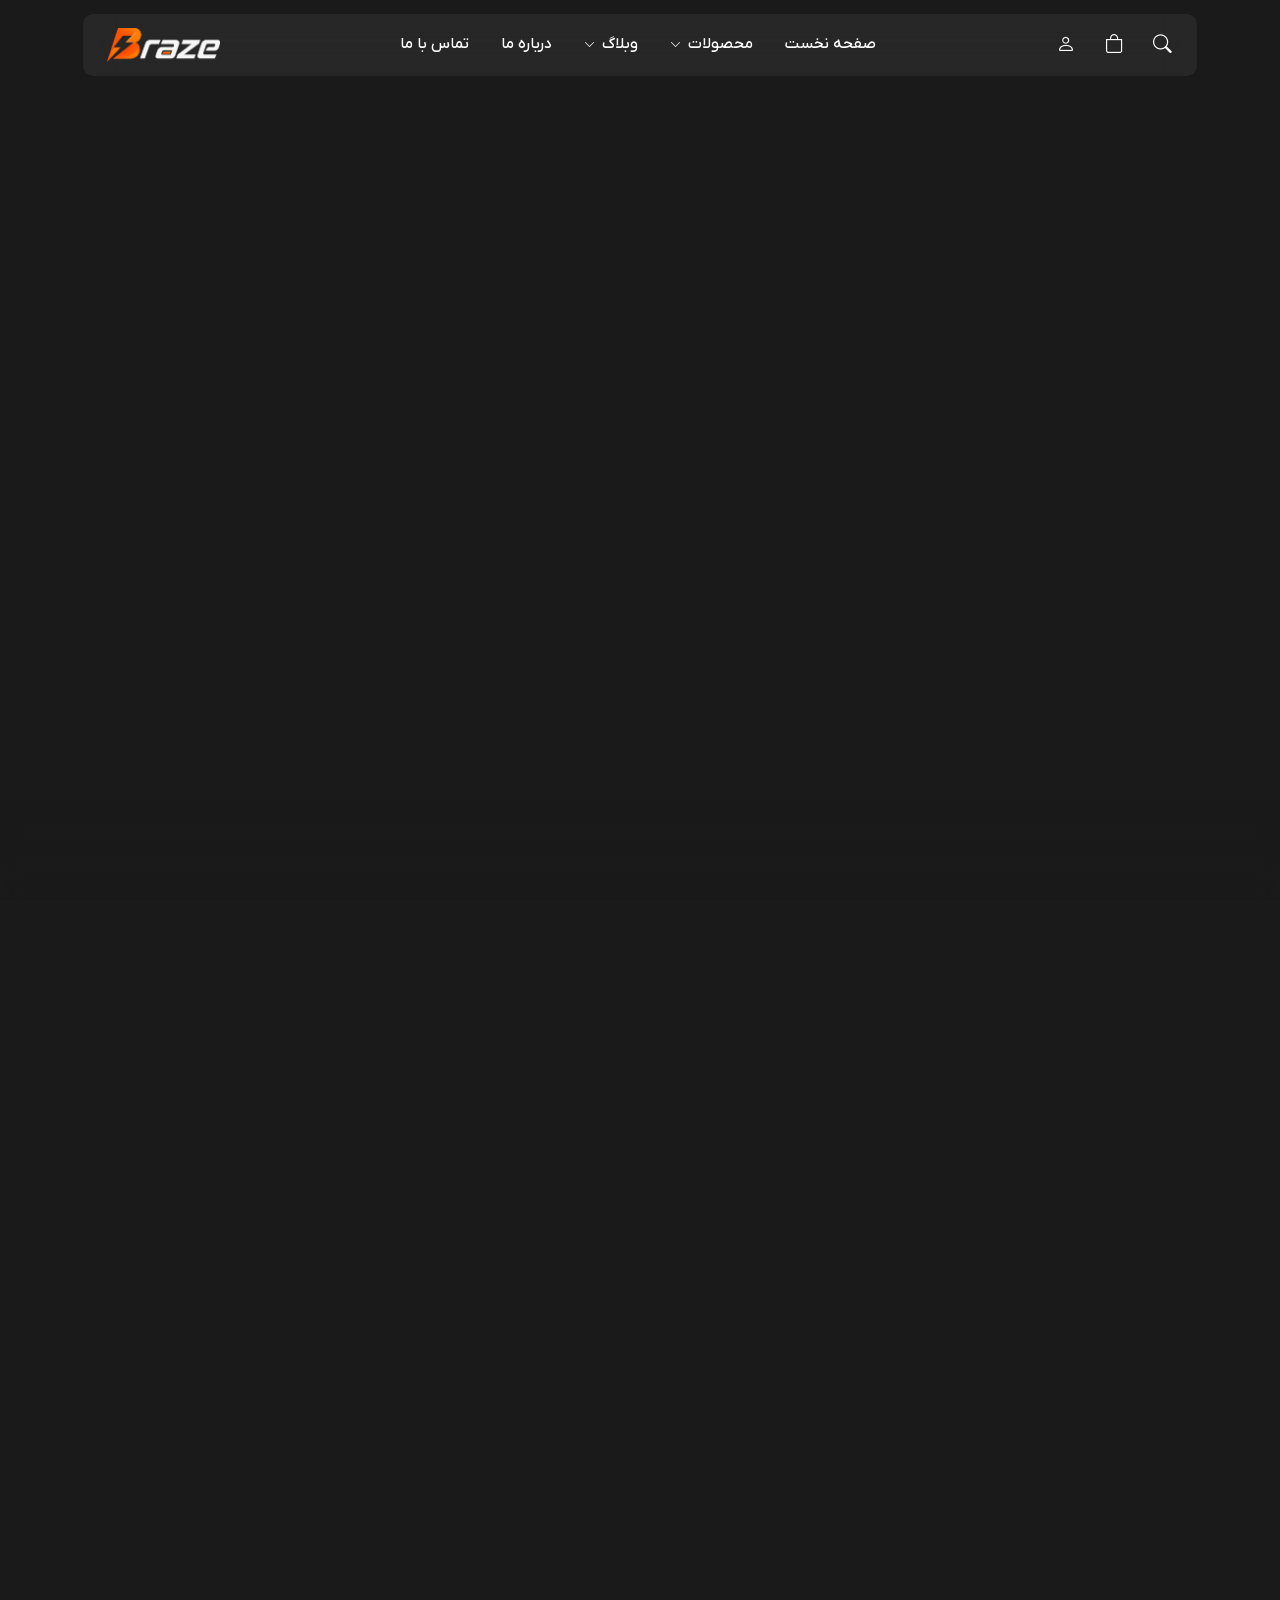
==== about.html @ 0d2c8656 "Add the about page, blog single, and hero caption. The slideshow gets the Braze title, UPS line, and" ====
<!DOCTYPE html>
<html xmlns="http://www.w3.org/1999/xhtml" dir="rtl" lang="fa-IR">
<head>
    <meta charset="UTF-8">
    <meta http-equiv="X-UA-Compatible" content="IE=edge">
    <meta name="viewport" content="width=device-width, initial-scale=1, shrink-to-fit=no">
    <meta name="author" content="Persiantik.net">
	<title>درباره ما | Braze Battery</title>
    <link rel="stylesheet" href="css/bootstrap.rtl.min.css" />
    <link rel="stylesheet" href="css/swiper-bundle.min.css" />
    <link rel="stylesheet" href="css/style.css" />
</head>
<body>
<div class="cursor"></div>

<!-- start header -->
<div class="navOuter">
	<div class="container">
		<nav class="mainNav glass">
			<a href="index.html" class="navLogo">
				<img src="img/logo1-light.png" class="logoLight" alt="برِیز">
				<img src="img/logo1.png" class="logoDark" alt="برِیز">
			</a>

			<ul class="mainMenu">
				<li class="menu-item">
					<a href="index.html">صفحه نخست</a>
				</li>

				<li class="menu-item menu-item-has-children">
					<a href="shop.html">محصولات <i class="bi bi-chevron-down subArrow"></i></a>
					<ul class="subMenu glass">
						<li class="menu-item menu-item-has-children">
							<a href="shop.html">باتری UPS <i class="bi bi-chevron-left subArrow"></i></a>
							<ul class="subMenu glass">
								<li class="menu-item"><a href="#">یو پی اس خانگی</a></li>
								<li class="menu-item"><a href="#">یو پی اس صنعتی</a></li>
							</ul>
						</li>
						<li class="menu-item"><a href="#">باتری شارژی</a></li>
						<li class="menu-item"><a href="#">باتری اینورتر</a></li>
						<li class="menu-item"><a href="#">باتری قلمی</a></li>
					</ul>
				</li>

				<li class="menu-item menu-item-has-children">
					<a href="blog.html">وبلاگ <i class="bi bi-chevron-down subArrow"></i></a>
					<ul class="subMenu glass">
						<li class="menu-item"><a href="#">اخبار شرکت</a></li>
						<li class="menu-item"><a href="#">مقالات تخصصی</a></li>
						<li class="menu-item"><a href="single.html">تاریخچه یو پی اس</a></li>
					</ul>
				</li>

				<li class="menu-item">
					<a href="about.html">درباره ما</a>
				</li>

				<li class="menu-item">
					<a href="contact.html">تماس با ما</a>
				</li>
			</ul>

			<div class="navTools">
				<a href="#" class="navIcon" aria-label="جست‌وجو"><i class="bi bi-search"></i></a>
				<a href="#" class="navIcon" aria-label="سبد خرید"><i class="bi bi-bag"></i></a>
				<a href="#" class="navIcon" aria-label="ورود به حساب"><i class="bi bi-person"></i></a>
			</div>
		</nav>
	</div>
</div>
<div class="blurDiv"></div>
<!-- end header -->

<div id="smooth-wrapper">
<div id="smooth-content">

<main class="aboutPage">
	<div class="pageCrumbs">
		<div class="container">
			<nav class="pageCrumbs__nav" aria-label="مسیر صفحه">
				<a href="index.html">صفحه نخست</a>
				<span class="pageCrumbs__sep" aria-hidden="true">/</span>
				<span class="pageCrumbs__here">درباره ما</span>
			</nav>
		</div>
	</div>

	<section class="contactHero">
		<div class="container">
			<h1 class="contactHero__title">درباره ما</h1>
		</div>
	</section>

	<section class="aboutSticky">
		<div class="aboutSticky__stage">
			<h2 class="aboutSticky__title">Braze</h2>
			<div class="aboutCards container">
				<article class="aboutCard" id="about-card-1">
					<div class="aboutCard__front">
						<img src="img/slider1.jpg" alt="">
					</div>
					<div class="aboutCard__back">
						<div>
							<i class="bi bi-lightning-charge" aria-hidden="true"></i>
							<h3>تولید باتری UPS</h3>
							<p>لورم ایپسوم متن ساختگی با تولید سادگی نامفهوم از صنعت چاپ است.</p>
						</div>
					</div>
				</article>
				<article class="aboutCard" id="about-card-2">
					<div class="aboutCard__front">
						<img src="img/slider2.jpg" alt="">
					</div>
					<div class="aboutCard__back">
						<div>
							<i class="bi bi-patch-check" aria-hidden="true"></i>
							<h3>استاندارد بین‌المللی</h3>
							<p>لورم ایپسوم متن ساختگی با تولید سادگی نامفهوم از صنعت چاپ است.</p>
						</div>
					</div>
				</article>
				<article class="aboutCard" id="about-card-3">
					<div class="aboutCard__front">
						<img src="img/slider3.jpg" alt="">
					</div>
					<div class="aboutCard__back">
						<div>
							<i class="bi bi-shield-check" aria-hidden="true"></i>
							<h3>پشتیبانی و خدمات</h3>
							<p>لورم ایپسوم متن ساختگی با تولید سادگی نامفهوم از صنعت چاپ است.</p>
						</div>
					</div>
				</article>
			</div>
		</div>
	</section>

<!-- start stats -->

<section class="stats-section">
	<div class="container">
		<div class="stats-wrap">
			<div class="stats-card">
				<div class="stat ss02">
					<div class="stat-num"><span data-count="15">0</span>+</div>
					<div class="stat-label">سال سابقه</div>
				</div>
				<span class="stat-line" aria-hidden="true"></span>
				<div class="stat ss02">
					<div class="stat-num"><span data-count="2700">0</span>+</div>
					<div class="stat-label">پروژه موفق</div>
				</div>
				<span class="stat-line" aria-hidden="true"></span>
				<div class="stat ss02">
					<div class="stat-num"><span data-count="30">0</span>+</div>
					<div class="stat-label">محصول متنوع</div>
				</div>
				<span class="stat-line" aria-hidden="true"></span>
				<div class="stat ss02">
					<div class="stat-num"><span data-count="1200">0</span>+</div>
					<div class="stat-label">مشتریان راضی</div>
				</div>
			</div>
		</div>
	</div>
</section>
<!-- end stats -->

	<section class="roadmapSec">
		<div class="roadmapSec__clip">
			<div class="roadmapSec__bg" data-parallax style="background-image:url('img/roadmap-bg.webp')"></div>
		</div>
		<div class="container">
			<h2 class="roadmapSec__title">مسیر پویان باطری تا امروز ...</h2>
			<div class="roadmapTrack">
				<div class="roadmapItem">
					<div class="roadmapItem__year ss02">1392</div>
					<div class="roadmapItem__axis"><span class="roadmapItem__stem"></span><span class="roadmapItem__dot"></span></div>
					<p class="roadmapItem__text">شروع فعالیت شرکت پویان پیل پرتو ماندگار</p>
				</div>
				<div class="roadmapItem">
					<div class="roadmapItem__year ss02">1396</div>
					<div class="roadmapItem__axis"><span class="roadmapItem__stem"></span><span class="roadmapItem__dot"></span></div>
					<p class="roadmapItem__text">عضویت در اتاق بازرگانی استان تهران</p>
				</div>
				<div class="roadmapItem">
					<div class="roadmapItem__year ss02">1398</div>
					<div class="roadmapItem__axis"><span class="roadmapItem__stem"></span><span class="roadmapItem__dot"></span></div>
					<p class="roadmapItem__text">دریافت پروانه بهره برداری و تولید</p>
				</div>
				<div class="roadmapItem">
					<div class="roadmapItem__year ss02">1399</div>
					<div class="roadmapItem__axis"><span class="roadmapItem__stem"></span><span class="roadmapItem__dot"></span></div>
					<p class="roadmapItem__text">عضویت در انجمن باطری سازان و تولیدکنندگان باطری</p>
				</div>
				<div class="roadmapItem">
					<div class="roadmapItem__year ss02">1400</div>
					<div class="roadmapItem__axis"><span class="roadmapItem__stem"></span><span class="roadmapItem__dot"></span></div>
					<p class="roadmapItem__text">عضویت در اتاق بازرگانی استان البرز</p>
				</div>
			</div>
		</div>
	</section>

	<section class="certSec">
		<div class="container">
			<h2 class="blogSec__title revealWords">گواهینامه ها / گالری تصاویر</h2>
			<p class="certSec__lead revealWords">در این قسمت گواهینامه‌ها و مجوزهای شرکت را مشاهده می‌کنید. این تصاویر نمونه‌ای از استانداردها و افتخارات ثبت‌شده مجموعه است.</p>
			<div class="certGallery">
				<div class="row">
					<div class="col-lg-3 col-md-6">
						<div class="certGallery__item">
							<div class="certGallery__img"><img src="img/certs/c1.jpg" alt="گواهی عضویت اتاق بازرگانی"></div>
							<h3>گواهی عضویت اتاق بازرگانی</h3>
						</div>
					</div>
					<div class="col-lg-3 col-md-6">
						<div class="certGallery__item is-raised">
							<div class="certGallery__img"><img src="img/certs/c2.jpg" alt="گواهی ثبت علامت"></div>
							<h3>گواهی ثبت علامت</h3>
						</div>
					</div>
					<div class="col-lg-3 col-md-6">
						<div class="certGallery__item">
							<div class="certGallery__img"><img src="img/certs/c3.jpg" alt="ISO 2015"></div>
							<h3>ISO 2015</h3>
						</div>
					</div>
					<div class="col-lg-3 col-md-6">
						<div class="certGallery__item">
							<div class="certGallery__img"><img src="img/certs/c4.jpg" alt="گواهینامه استاندارد CE اروپا"></div>
							<h3>گواهینامه استاندارد CE اروپا</h3>
						</div>
					</div>
				</div>
			</div>
		</div>
	</section>
</main>

<!-- start reviews -->

<section class="reviews-section">
	<div class="container">
		<div class="reviews-layout">
			<div class="reviews-side">
				<span class="know-ring" aria-hidden="true"></span>
				<div class="reviews-side-head">
					<div class="reviews-chip">دیدگاه مشتریان</div>
					<div class="review-nav">
						<button class="review-arrow review-prev" type="button" aria-label="قبلی"><i class="bi bi-chevron-right" aria-hidden="true"></i></button>
						<button class="review-arrow review-next" type="button" aria-label="بعدی"><i class="bi bi-chevron-left" aria-hidden="true"></i></button>
					</div>
				</div>
				<p class="ss02">مجموعه پیل سازان جهانتاب با بیش از 10 سال سابقه در زمینه واردات و سپس تولید باتری‌های UPS در داخل ایران، سابقه همکاری با برندهای معتبر بسیاری را دارد.</p>
			</div>
			<div class="swiper review-swiper">
				<div class="swiper-wrapper">
					<div class="swiper-slide">
						<article class="review-card">
							<h3>محسن جمشیدی</h3>
							<p class="review-role">مدیر تامین شرکت آریا</p>
							<p class="review-text">لورم ایپسوم متن ساختگی با تولید سادگی نامفهوم از صنعت چاپ و با استفاده از طراحان گرافیک است. چاپگرها و متون بلکه روزنامه و مجله در ستون و سطرآنچنان که لازم است و برای شرایط فعلی تکنولوژی مورد نیاز و کاربردهای متنوع با هدف بهبود ابزارهای کاربردی می‌باشد. کتابهای زیادی در شصت و سه درصد گذشته حال و آینده شناخت فراوان جامعه و متخصصان را می‌طلبد تا با نرم‌افزارها شناخت بیشتری را برای طراحان رایانه‌ای ایجاد کرد.</p>
						</article>
					</div>
					<div class="swiper-slide">
						<article class="review-card">
							<h3>مهشید موسوی</h3>
							<p class="review-role">مدیر فروش شرکت پارسیان</p>
							<p class="review-text">در این صورت می‌توان امید داشت که تمام و دشواری موجود در ارائه راهکارها و شرایط سخت تایپ به پایان رسد و زمان مورد نیاز شامل حروفچینی دستاوردهای اصلی و جوابگوی سوالات پیوسته اهل دنیای موجود طراحی اساسا مورد استفاده قرار گیرد. لورم ایپسوم متن ساختگی با تولید سادگی نامفهوم از صنعت چاپ و با استفاده از طراحان گرافیک است و برای شرایط فعلی تکنولوژی مورد نیاز کاربرد دارد.</p>
						</article>
					</div>
					<div class="swiper-slide">
						<article class="review-card">
							<h3>رضا کاظمی</h3>
							<p class="review-role">مدیر خرید شرکت سپهر</p>
							<p class="review-text">لورم ایپسوم متن ساختگی با تولید سادگی نامفهوم از صنعت چاپ است. چاپگرها و متون بلکه روزنامه و مجله در ستون و سطرآنچنان که لازم است و برای شرایط فعلی تکنولوژی مورد نیاز و کاربردهای متنوع با هدف بهبود ابزارهای کاربردی می‌باشد. کتابهای زیادی در شصت و سه درصد گذشته شناخت فراوان جامعه و متخصصان را می‌طلبد.</p>
						</article>
					</div>
					<div class="swiper-slide">
						<article class="review-card">
							<h3>نسترن احمدی</h3>
							<p class="review-role">مسئول تدارکات شرکت نوین</p>
							<p class="review-text">فرهنگ پیشرو در زبان فارسی ایجاد کرد. در این صورت می‌توان امید داشت که تمام و دشواری موجود در ارائه راهکارها به پایان رسد. لورم ایپسوم متن ساختگی با تولید سادگی نامفهوم از صنعت چاپ و با استفاده از طراحان گرافیک است. چاپگرها و متون بلکه روزنامه و مجله در ستون و سطرآنچنان که لازم است و برای شرایط فعلی تکنولوژی مورد نیاز است.</p>
						</article>
					</div>
					<div class="swiper-slide">
						<article class="review-card">
							<h3>کامران یوسفی</h3>
							<p class="review-role">مدیر فنی شرکت رادمان</p>
							<p class="review-text">لورم ایپسوم متن ساختگی با تولید سادگی نامفهوم از صنعت چاپ و با استفاده از طراحان گرافیک است. زمان مورد نیاز شامل حروفچینی دستاوردهای اصلی و جوابگوی سوالات پیوسته اهل دنیای موجود طراحی اساسا مورد استفاده قرار گیرد. کتابهای زیادی در شصت و سه درصد گذشته حال و آینده شناخت فراوان جامعه را می‌طلبد.</p>
						</article>
					</div>
					<div class="swiper-slide">
						<article class="review-card">
							<h3>الهام شریفی</h3>
							<p class="review-role">مدیر بازرگانی شرکت پارس انرژی</p>
							<p class="review-text">چاپگرها و متون بلکه روزنامه و مجله در ستون و سطرآنچنان که لازم است و برای شرایط فعلی تکنولوژی مورد نیاز و کاربردهای متنوع با هدف بهبود ابزارهای کاربردی می‌باشد. لورم ایپسوم متن ساختگی با تولید سادگی نامفهوم از صنعت چاپ است و کتابهای زیادی در شصت و سه درصد گذشته شناخت فراوان جامعه و متخصصان را می‌طلبد.</p>
						</article>
					</div>
				</div>
			</div>
		</div>
	</div>
	<div class="logo-marquee" aria-label="لوگوی مشتریان">
		<ul class="infiniteslide">
			<li><img src="img/clients/c1.png" alt="" width="92" height="92"></li>
			<li><img src="img/clients/c2.png" alt="" width="92" height="92"></li>
			<li><img src="img/clients/c3.png" alt="" width="92" height="92"></li>
			<li><img src="img/clients/c4.png" alt="" width="92" height="92"></li>
			<li><img src="img/clients/c5.png" alt="" width="92" height="92"></li>
			<li><img src="img/clients/c6.png" alt="" width="92" height="92"></li>
			<li><img src="img/clients/c7.png" alt="" width="92" height="92"></li>
		</ul>
	</div>
</section>
<!-- end reviews -->


<!-- start consult inquiry -->
<section class="consult-section">
	<div class="container">
		<div class="consult-card">
			<div class="consult-bg" aria-hidden="true"></div>
			<img class="consult-photo" src="img/consult-advisor.png" alt="">
			<div class="consult-copy">
				<h2>مشاوره و استعلام قیمت</h2>
				<p>لیست درخواست خود را ارسال کنید تا کارشناسان ما در سریعترین زمان ممکن استعلام قیمت را برای شما ارسال کنند.</p>
			</div>
			<div class="consult-call">
				<div class="consult-call-label">همین حالا تماس بگیرید</div>
				<a class="consult-tel ss02" href="tel:88457457"><i class="bi bi-telephone-fill" aria-hidden="true"></i><span>88457457</span></a>
				<a class="btnFramed consult-wa" href="https://wa.me/989121234567"><span>پیام در واتساپ</span></a>
			</div>
			<a class="consult-fab" href="tel:88457457" aria-label="تماس"><svg aria-hidden="true" xmlns="http://www.w3.org/2000/svg" width="118" height="118" viewBox="0 0 118 118" fill="none"><circle opacity="0.1" cx="59" cy="59" r="59" fill="#292D32"></circle><circle opacity="0.2" cx="59" cy="59" r="47" fill="#292D32"></circle><circle cx="59" cy="59" r="32" fill="#292D32"></circle><path d="M65.8125 74.4375C64.4 74.4375 62.9125 74.1 61.375 73.45C59.875 72.8125 58.3625 71.9375 56.8875 70.875C55.425 69.8 54.0125 68.6 52.675 67.2875C51.35 65.95 50.15 64.5375 49.0875 63.0875C48.0125 61.5875 47.15 60.0875 46.5375 58.6375C45.8875 57.0875 45.5625 55.5875 45.5625 54.175C45.5625 53.2 45.7375 52.275 46.075 51.4125C46.425 50.525 46.9875 49.7 47.75 48.9875C48.7125 48.0375 49.8125 47.5625 50.9875 47.5625C51.475 47.5625 51.975 47.675 52.4 47.875C52.8875 48.1 53.3 48.4375 53.6 48.8875L56.5 52.975C56.7625 53.3375 56.9625 53.6875 57.1 54.0375C57.2625 54.4125 57.35 54.7875 57.35 55.15C57.35 55.625 57.2125 56.0875 56.95 56.525C56.7625 56.8625 56.475 57.225 56.1125 57.5875L55.2625 58.475C55.275 58.5125 55.2875 58.5375 55.3 58.5625C55.45 58.825 55.75 59.275 56.325 59.95C56.9375 60.65 57.5125 61.2875 58.0875 61.875C58.825 62.6 59.4375 63.175 60.0125 63.65C60.725 64.25 61.4125 64.8125 61.4375 64.75L62.35 63.85C62.7375 63.4625 63.1125 63.175 63.475 62.9875C64.1625 62.5625 65.0375 62.4875 65.9125 62.85C66.2375 62.9875 66.5875 63.175 66.9625 63.4375L71.1125 66.3875C71.575 66.7 71.9125 67.1 72.1125 67.575C72.3 68.05 72.3875 68.4875 72.3875 68.925C72.3875 69.525 72.25 70.125 71.9875 70.6875C71.725 71.25 71.4 71.7375 70.9875 72.1875C70.275 72.975 69.5 73.5375 68.6 73.9C67.7375 74.25 66.8 74.4375 65.8125 74.4375ZM50.9875 49.4375C50.3 49.4375 49.6625 49.7375 49.05 50.3375C48.475 50.875 48.075 51.4625 47.825 52.1C47.5625 52.75 47.4375 53.4375 47.4375 54.175C47.4375 55.3375 47.7125 56.6 48.2625 57.9C48.825 59.225 49.6125 60.6 50.6125 61.975C51.6125 63.35 52.75 64.6875 54 65.95C55.25 67.1875 56.6 68.3375 57.9875 69.35C59.3375 70.3375 60.725 71.1375 62.1 71.7125C64.2375 72.625 66.2375 72.8375 67.8875 72.15C68.525 71.8875 69.0875 71.4875 69.6 70.9125C69.8875 70.6 70.1125 70.2625 70.3 69.8625C70.45 69.55 70.525 69.225 70.525 68.9C70.525 68.7 70.4875 68.5 70.3875 68.275C70.35 68.2 70.275 68.0625 70.0375 67.9L65.8875 64.95C65.6375 64.775 65.4125 64.65 65.2 64.5625C64.925 64.45 64.8125 64.3375 64.3875 64.6C64.1375 64.725 63.9125 64.9125 63.6625 65.1625L62.7125 66.1C62.225 66.575 61.475 66.6875 60.9 66.475L60.5625 66.325C60.05 66.05 59.45 65.625 58.7875 65.0625C58.1875 64.55 57.5375 63.95 56.75 63.175C56.1375 62.55 55.525 61.8875 54.8875 61.15C54.3 60.4625 53.875 59.875 53.6125 59.3875L53.4625 59.0125C53.3875 58.725 53.3625 58.5625 53.3625 58.3875C53.3625 57.9375 53.525 57.5375 53.8375 57.225L54.775 56.25C55.025 56 55.2125 55.7625 55.3375 55.55C55.4375 55.3875 55.475 55.25 55.475 55.125C55.475 55.025 55.4375 54.875 55.375 54.725C55.2875 54.525 55.15 54.3 54.975 54.0625L52.075 49.9625C51.95 49.7875 51.8 49.6625 51.6125 49.575C51.4125 49.4875 51.2 49.4375 50.9875 49.4375Z" fill="white"></path><path d="M67.125 58.1875C66.6125 58.1875 66.1875 57.7625 66.1875 57.25C66.1875 56.8 65.7375 55.8625 64.9875 55.0625C64.25 54.275 63.4375 53.8125 62.75 53.8125C62.2375 53.8125 61.8125 53.3875 61.8125 52.875C61.8125 52.3625 62.2375 51.9375 62.75 51.9375C63.9625 51.9375 65.2375 52.5875 66.35 53.775C67.3875 54.8875 68.0625 56.25 68.0625 57.25C68.0625 57.7625 67.6375 58.1875 67.125 58.1875Z" fill="white"></path><path d="M71.5 58.1875C70.9875 58.1875 70.5625 57.7625 70.5625 57.25C70.5625 52.9375 67.0625 49.4375 62.75 49.4375C62.2375 49.4375 61.8125 49.0125 61.8125 48.5C61.8125 47.9875 62.2375 47.5625 62.75 47.5625C68.0875 47.5625 72.4375 51.9125 72.4375 57.25C72.4375 57.7625 72.0125 58.1875 71.5 58.1875Z" fill="white"></path></svg></a>
		</div>
	</div>
</section>
<!-- end consult inquiry -->


<!-- start blog -->
<section class="blogSec">
	<div class="container">
		<h2 class="blogSec__title revealWords">اخبار و مقالات</h2>
		<div class="row g-4">
			<div class="col-lg-4">
				<article class="blogItem" data-aos="fade-left" data-aos-anchor=".blogSec" data-aos-offset="0">
					<div class="blogItem__media" data-displacement="img/heightMap.png">
						<img src="img/blog1.jpg" alt="عملکرد باتری در سرمای شدید" class="blogItem__img">
						<img src="img/blog1.jpg" alt="" class="blogItem__img" aria-hidden="true">
						<a href="#" class="blogItem__link" aria-label="عملکرد باتری در سرمای شدید"></a>
					</div>
					<div class="blogItem__cont">
						<a href="#" class="blogItem__cat titleLink">مقالات تخصصی</a>
						<h3 class="blogItem__name"><a class="titleLink" href="#">عملکرد باتری در سرمای شدید و شرایط سخت</a></h3>
					</div>
				</article>
			</div>
			<div class="col-lg-4">
				<article class="blogItem" data-aos="fade-left" data-aos-anchor=".blogSec" data-aos-offset="0" data-aos-delay="200">
					<div class="blogItem__media" data-displacement="img/heightMap.png">
						<img src="img/blog2.jpg" alt="نکات نگهداری باتری‌های UPS صنعتی" class="blogItem__img">
						<img src="img/blog2.jpg" alt="" class="blogItem__img" aria-hidden="true">
						<a href="#" class="blogItem__link" aria-label="نکات نگهداری باتری‌های UPS صنعتی"></a>
					</div>
					<div class="blogItem__cont">
						<a href="#" class="blogItem__cat titleLink">مقالات تخصصی</a>
						<h3 class="blogItem__name"><a class="titleLink" href="#">نکات نگهداری باتری‌های UPS صنعتی</a></h3>
					</div>
				</article>
			</div>
			<div class="col-lg-4">
				<article class="blogItem" data-aos="fade-left" data-aos-anchor=".blogSec" data-aos-offset="0" data-aos-delay="400">
					<div class="blogItem__media" data-displacement="img/heightMap.png">
						<img src="img/blog3.jpg" alt="حضور برِیز در نمایشگاه صنعت برق" class="blogItem__img">
						<img src="img/blog3.jpg" alt="" class="blogItem__img" aria-hidden="true">
						<a href="#" class="blogItem__link" aria-label="حضور برِیز در نمایشگاه صنعت برق"></a>
					</div>
					<div class="blogItem__cont">
						<a href="#" class="blogItem__cat titleLink">اخبار شرکت</a>
						<h3 class="blogItem__name"><a class="titleLink" href="#">حضور برِیز در نمایشگاه صنعت برق</a></h3>
					</div>
				</article>
			</div>
		</div>
		<div class="blogSec__more">
			<a href="blog.html" class="btnFramed"><span>آرشیو اخبار و مقالات</span></a>
		</div>
	</div>
</section>
<!-- end blog -->


<!-- start footer -->
<footer class="siteFooter">
	<div class="container">
		<div class="row g-4">
			<div class="col-lg-4">
				<div class="footerBox footerBox--sm">
					<div class="footerBox__bg" data-parallax style="background-image:url('img/footer-booth.jpg')"></div>
					<div class="lines">
						<div class="line"></div>
						<div class="line"></div>
					</div>
					<div class="footerBox__inner">
						<a href="index.html" class="footerLogo">
							<img src="img/logo1-light.png" alt="برِیز">
						</a>
						<p class="footerAbout">لورم ایپسوم متن ساختگی با تولید سادگی نامفهوم از صنعت چاپ و با استفاده از
							طراحان گرافیک است. چاپگرها و متون بلکه روزنامه و مجله در ستون و سطرآنچنان که لازم است و برای
							شرایط فعلی تکنولوژی مورد نیاز و کاربردهای متنوع با هدف بهبود ابزارهای کاربردی می باشد. کتابهای
							زیادی در شصت و سه درصد گذشته حال و آینده شناخت فراوان جامعه و متخصصان را می طلبد.</p>
					</div>
				</div>
			</div>
			<div class="col-lg-8">
				<div class="footerBox footerBox--lg">
					<div class="footerBox__bg" data-parallax style="background-image:url('img/footer-spark.jpg')"></div>
					<div class="lines">
						<div class="line"></div>
						<div class="line"></div>
						<div class="line"></div>
					</div>
					<div class="footerBox__inner">
						<h3 class="footerQuick__title">دسترسی سریع</h3>
						<div class="row footerQuick">
							<div class="col-lg-4">
								<ul class="footerLinks">
									<li><a class="titleLink" href="index.html"><i class="bi bi-chevron-left"></i> صفحه نخست</a></li>
									<li><a class="titleLink" href="#"><i class="bi bi-chevron-left"></i> باتری خودرو</a></li>
									<li><a class="titleLink" href="blog.html"><i class="bi bi-chevron-left"></i> وبلاگ</a></li>
								</ul>
							</div>
							<div class="col-lg-4">
								<ul class="footerLinks">
									<li><a class="titleLink" href="shop.html"><i class="bi bi-chevron-left"></i> محصولات</a></li>
									<li><a class="titleLink" href="#"><i class="bi bi-chevron-left"></i> باتری شارژی</a></li>
									<li><a class="titleLink" href="about.html"><i class="bi bi-chevron-left"></i> درباره ما</a></li>
								</ul>
							</div>
							<div class="col-lg-4">
								<ul class="footerLinks">
									<li><a class="titleLink" href="shop.html"><i class="bi bi-chevron-left"></i> باتری UPS</a></li>
									<li><a class="titleLink" href="#"><i class="bi bi-chevron-left"></i> باتری اینورتر</a></li>
									<li><a class="titleLink" href="contact.html"><i class="bi bi-chevron-left"></i> تماس با ما</a></li>
								</ul>
							</div>
						</div>
						<div class="footerContact glass ss02">
							<div class="footerLine">
								<i class="bi bi-geo-alt"></i>
								<span>آدرس دفتر: تهران، خیابان مطهری، خیابان حاتمی، بن بست جمشید، پلاک 3، واحد 6</span>
							</div>
							<div class="footerLine">
								<i class="bi bi-telephone"></i>
								<span>تماس: <a href="tel:02188457457">88457457</a></span>
							</div>
							<div class="footerLine">
								<i class="bi bi-whatsapp"></i>
								<span>پیام در شبکه های اجتماعی: <a href="https://wa.me/989121234567">09121234567</a></span>
							</div>
						</div>
					</div>
				</div>
			</div>
		</div>
		<div class="footerCopy">
			<div class="footerCopy__main">
				<div class="footerCopy__copy">کلیه حقوق سایت متعلق به "شرکت پیل سازان جهانتاب" می باشد.</div>
				<div class="footerCopy__design">طراحی سایت : <a href="https://persiantik.net" target="_blank" rel="noopener">پرشین تیک</a></div>
			</div>
			<div class="footerSocial">
				<a href="#" class="footerSocial__btn footerSocial__btn--ig" aria-label="اینستاگرام"><i class="bi bi-instagram"></i> اینستاگرام</a>
				<a href="#" class="footerSocial__btn" aria-label="تلگرام"><i class="bi bi-telegram"></i></a>
				<a href="#" class="footerSocial__btn" aria-label="واتساپ"><i class="bi bi-whatsapp"></i></a>
				<a href="#" class="footerSocial__btn" aria-label="ایکس"><i class="bi bi-twitter-x"></i></a>
			</div>
		</div>
	</div>
</footer>
<!-- end footer -->

</div>
</div>

<script src="js/gsap.min.js"></script>
<script src="js/ScrollTrigger.min.js"></script>
<script src="js/ScrollSmoother.min.js"></script>
<script src="js/swiper-bundle.min.js"></script>
<script src="js/infiniteslide.js"></script>
<script src="js/aos.js"></script>
<script src="js/scripts.js"></script>
</body>
</html>
---- css/style.css ----
/* style Design By Ehsan Mehdizadeh - Persiantik.net */
html {
	font-size:17px;
	overflow-x: clip;
	scroll-behavior: auto !important;
}
@media (prefers-reduced-motion: no-preference) {
	:root {
		scroll-behavior: auto !important;
	}
}
body {
	scroll-behavior: auto;
	overflow-x: clip;
	background:var(--bg);
	font-family: 'IRANYekanXVF', IRANYekanX, tahoma;
	line-height:35px;
    font-size: 1rem;
    color: var(--text);
    font-weight: 500;
    direction: rtl;
    text-align: right;
    --primary:#ff6600;
    --secondary:#64cc3a;
    --third:#7becb6;
    --fourth:#5f8e09;
    --fifth:#125b37;
    --bg:#1a1a1a;
    --bg_soft:#242424;
    --bg_dark:#13172b;
    --bg_gray:#e1e1e1;
    --hover:#da80a3;
    --text:#ffffff;
    --text_dark:#1a1a1a;
    --glass:rgba(255, 255, 255, 0.06);
    --glass_strong:rgba(255, 255, 255, 0.1);
    --glass_border:rgba(255, 255, 255, 0.12);
    --cover:rgba(0, 0, 0, 0.7);
	--green1:#25d366;
	--green2:#1a952e;
	--gray1:#f0f0f0;
	--gray2:#d2d2d2;
	--gray_dark:#616161;
	--footer:#0f4229;
	--radius1:10px;
	--radius2:20px;
	font-variation-settings: "CNTR" 50, "wdth" 87;
	--gra1: linear-gradient(to right, var(--primary) 0%, var(--secondary) 51%, var(--primary) 100%);
	--gra-gray:linear-gradient(220deg, var(--gray1) 0%,var(--gray2) 100%);
	--gra-gray:linear-gradient(220deg, var(--gray1) 0%,var(--gray2) 100%);
	--gra-green:linear-gradient(220deg, var(--green1) 0%,var(--green2) 100%);
	--gra-green2:linear-gradient(40deg, var(--green1) 0%,var(--green2) 100%);
}
#smooth-wrapper {
	position: fixed;
	top: 0;
	left: 0;
	width: 100%;
	height: 100%;
	overflow: hidden;
}
html.noScrollSmoother #smooth-wrapper {
	position: static;
	height: auto;
	overflow: visible;
}
#smooth-content {
	overflow: visible;
	width: 100%;
}
html.noScrollSmoother #smooth-content {
	transform: none !important;
}
.ss02 {
    -moz-font-feature-settings: "ss02";
    -webkit-font-feature-settings: "ss02";
    font-feature-settings: "ss02";
}
.ltr {direction:ltr;}
h1, h2, h3, h4, h5, h6 {
	margin: 0 0 1.5rem;
	font-weight: 500;
	color: inherit;
}
a {
	color:var(--text);
	text-decoration:none;
	transition: all 0.5s ease-out;
}
a:hover {
	color:var(--primary);
}
@property --border-angle {
	syntax: "<angle>";
	initial-value: 0deg;
	inherits: false;
}
p {
	margin-bottom:0;
}
img {
	-webkit-user-select: none;
	-khtml-user-select: none;
	-moz-user-select: none;
	-ms-user-select: none;
	user-select: none;
}
section {
	padding:50px 0;
}
@font-face {
    font-family: 'IRANYekanXVF';
    src: url('fonts/IRANYekanXVF.woff') format('woff-variations'),
    /* will be the standard and works in Safari now */
    url('fonts/IRANYekanXVF.woff') format('woff');
    /* for the other supporting browsers */
    font-weight: 100 1000;
    font-display: fallback;
}
@font-face {
    font-family: IRANYekanX;
    src: url('fonts/IRANYekanX-regular.woff') format('woff');
}
@font-face {
    font-family: IRANYekanX;
    src: url('fonts/IRANYekanX-bold.woff') format('woff');
    font-weight: 700;
}
/* bootstrap icons */
@font-face{font-display:block;font-family:bootstrap-icons;src:url("fonts/bootstrap-icons.woff2?dd67030699838ea613ee6dbda90effa6") format("woff2"),url("fonts/bootstrap-icons.woff?dd67030699838ea613ee6dbda90effa6") format("woff")}.bi::before,[class*=" bi-"]::before,[class^=bi-]::before{display:inline-block;font-family:bootstrap-icons!important;font-style:normal;font-weight:400!important;font-variant:normal;text-transform:none;line-height:1;vertical-align:-.125em;-webkit-font-smoothing:antialiased;-moz-osx-font-smoothing:grayscale}.bi-123::before{content:"\f67f"}.bi-alarm-fill::before{content:"\f101"}.bi-alarm::before{content:"\f102"}.bi-align-bottom::before{content:"\f103"}.bi-align-center::before{content:"\f104"}.bi-align-end::before{content:"\f105"}.bi-align-middle::before{content:"\f106"}.bi-align-start::before{content:"\f107"}.bi-align-top::before{content:"\f108"}.bi-alt::before{content:"\f109"}.bi-app-indicator::before{content:"\f10a"}.bi-app::before{content:"\f10b"}.bi-archive-fill::before{content:"\f10c"}.bi-archive::before{content:"\f10d"}.bi-arrow-90deg-down::before{content:"\f10e"}.bi-arrow-90deg-left::before{content:"\f10f"}.bi-arrow-90deg-right::before{content:"\f110"}.bi-arrow-90deg-up::before{content:"\f111"}.bi-arrow-bar-down::before{content:"\f112"}.bi-arrow-bar-left::before{content:"\f113"}.bi-arrow-bar-right::before{content:"\f114"}.bi-arrow-bar-up::before{content:"\f115"}.bi-arrow-clockwise::before{content:"\f116"}.bi-arrow-counterclockwise::before{content:"\f117"}.bi-arrow-down-circle-fill::before{content:"\f118"}.bi-arrow-down-circle::before{content:"\f119"}.bi-arrow-down-left-circle-fill::before{content:"\f11a"}.bi-arrow-down-left-circle::before{content:"\f11b"}.bi-arrow-down-left-square-fill::before{content:"\f11c"}.bi-arrow-down-left-square::before{content:"\f11d"}.bi-arrow-down-left::before{content:"\f11e"}.bi-arrow-down-right-circle-fill::before{content:"\f11f"}.bi-arrow-down-right-circle::before{content:"\f120"}.bi-arrow-down-right-square-fill::before{content:"\f121"}.bi-arrow-down-right-square::before{content:"\f122"}.bi-arrow-down-right::before{content:"\f123"}.bi-arrow-down-short::before{content:"\f124"}.bi-arrow-down-square-fill::before{content:"\f125"}.bi-arrow-down-square::before{content:"\f126"}.bi-arrow-down-up::before{content:"\f127"}.bi-arrow-down::before{content:"\f128"}.bi-arrow-left-circle-fill::before{content:"\f129"}.bi-arrow-left-circle::before{content:"\f12a"}.bi-arrow-left-right::before{content:"\f12b"}.bi-arrow-left-short::before{content:"\f12c"}.bi-arrow-left-square-fill::before{content:"\f12d"}.bi-arrow-left-square::before{content:"\f12e"}.bi-arrow-left::before{content:"\f12f"}.bi-arrow-repeat::before{content:"\f130"}.bi-arrow-return-left::before{content:"\f131"}.bi-arrow-return-right::before{content:"\f132"}.bi-arrow-right-circle-fill::before{content:"\f133"}.bi-arrow-right-circle::before{content:"\f134"}.bi-arrow-right-short::before{content:"\f135"}.bi-arrow-right-square-fill::before{content:"\f136"}.bi-arrow-right-square::before{content:"\f137"}.bi-arrow-right::before{content:"\f138"}.bi-arrow-up-circle-fill::before{content:"\f139"}.bi-arrow-up-circle::before{content:"\f13a"}.bi-arrow-up-left-circle-fill::before{content:"\f13b"}.bi-arrow-up-left-circle::before{content:"\f13c"}.bi-arrow-up-left-square-fill::before{content:"\f13d"}.bi-arrow-up-left-square::before{content:"\f13e"}.bi-arrow-up-left::before{content:"\f13f"}.bi-arrow-up-right-circle-fill::before{content:"\f140"}.bi-arrow-up-right-circle::before{content:"\f141"}.bi-arrow-up-right-square-fill::before{content:"\f142"}.bi-arrow-up-right-square::before{content:"\f143"}.bi-arrow-up-right::before{content:"\f144"}.bi-arrow-up-short::before{content:"\f145"}.bi-arrow-up-square-fill::before{content:"\f146"}.bi-arrow-up-square::before{content:"\f147"}.bi-arrow-up::before{content:"\f148"}.bi-arrows-angle-contract::before{content:"\f149"}.bi-arrows-angle-expand::before{content:"\f14a"}.bi-arrows-collapse::before{content:"\f14b"}.bi-arrows-expand::before{content:"\f14c"}.bi-arrows-fullscreen::before{content:"\f14d"}.bi-arrows-move::before{content:"\f14e"}.bi-aspect-ratio-fill::before{content:"\f14f"}.bi-aspect-ratio::before{content:"\f150"}.bi-asterisk::before{content:"\f151"}.bi-at::before{content:"\f152"}.bi-award-fill::before{content:"\f153"}.bi-award::before{content:"\f154"}.bi-back::before{content:"\f155"}.bi-backspace-fill::before{content:"\f156"}.bi-backspace-reverse-fill::before{content:"\f157"}.bi-backspace-reverse::before{content:"\f158"}.bi-backspace::before{content:"\f159"}.bi-badge-3d-fill::before{content:"\f15a"}.bi-badge-3d::before{content:"\f15b"}.bi-badge-4k-fill::before{content:"\f15c"}.bi-badge-4k::before{content:"\f15d"}.bi-badge-8k-fill::before{content:"\f15e"}.bi-badge-8k::before{content:"\f15f"}.bi-badge-ad-fill::before{content:"\f160"}.bi-badge-ad::before{content:"\f161"}.bi-badge-ar-fill::before{content:"\f162"}.bi-badge-ar::before{content:"\f163"}.bi-badge-cc-fill::before{content:"\f164"}.bi-badge-cc::before{content:"\f165"}.bi-badge-hd-fill::before{content:"\f166"}.bi-badge-hd::before{content:"\f167"}.bi-badge-tm-fill::before{content:"\f168"}.bi-badge-tm::before{content:"\f169"}.bi-badge-vo-fill::before{content:"\f16a"}.bi-badge-vo::before{content:"\f16b"}.bi-badge-vr-fill::before{content:"\f16c"}.bi-badge-vr::before{content:"\f16d"}.bi-badge-wc-fill::before{content:"\f16e"}.bi-badge-wc::before{content:"\f16f"}.bi-bag-check-fill::before{content:"\f170"}.bi-bag-check::before{content:"\f171"}.bi-bag-dash-fill::before{content:"\f172"}.bi-bag-dash::before{content:"\f173"}.bi-bag-fill::before{content:"\f174"}.bi-bag-plus-fill::before{content:"\f175"}.bi-bag-plus::before{content:"\f176"}.bi-bag-x-fill::before{content:"\f177"}.bi-bag-x::before{content:"\f178"}.bi-bag::before{content:"\f179"}.bi-bar-chart-fill::before{content:"\f17a"}.bi-bar-chart-line-fill::before{content:"\f17b"}.bi-bar-chart-line::before{content:"\f17c"}.bi-bar-chart-steps::before{content:"\f17d"}.bi-bar-chart::before{content:"\f17e"}.bi-basket-fill::before{content:"\f17f"}.bi-basket::before{content:"\f180"}.bi-basket2-fill::before{content:"\f181"}.bi-basket2::before{content:"\f182"}.bi-basket3-fill::before{content:"\f183"}.bi-basket3::before{content:"\f184"}.bi-battery-charging::before{content:"\f185"}.bi-battery-full::before{content:"\f186"}.bi-battery-half::before{content:"\f187"}.bi-battery::before{content:"\f188"}.bi-bell-fill::before{content:"\f189"}.bi-bell::before{content:"\f18a"}.bi-bezier::before{content:"\f18b"}.bi-bezier2::before{content:"\f18c"}.bi-bicycle::before{content:"\f18d"}.bi-binoculars-fill::before{content:"\f18e"}.bi-binoculars::before{content:"\f18f"}.bi-blockquote-left::before{content:"\f190"}.bi-blockquote-right::before{content:"\f191"}.bi-book-fill::before{content:"\f192"}.bi-book-half::before{content:"\f193"}.bi-book::before{content:"\f194"}.bi-bookmark-check-fill::before{content:"\f195"}.bi-bookmark-check::before{content:"\f196"}.bi-bookmark-dash-fill::before{content:"\f197"}.bi-bookmark-dash::before{content:"\f198"}.bi-bookmark-fill::before{content:"\f199"}.bi-bookmark-heart-fill::before{content:"\f19a"}.bi-bookmark-heart::before{content:"\f19b"}.bi-bookmark-plus-fill::before{content:"\f19c"}.bi-bookmark-plus::before{content:"\f19d"}.bi-bookmark-star-fill::before{content:"\f19e"}.bi-bookmark-star::before{content:"\f19f"}.bi-bookmark-x-fill::before{content:"\f1a0"}.bi-bookmark-x::before{content:"\f1a1"}.bi-bookmark::before{content:"\f1a2"}.bi-bookmarks-fill::before{content:"\f1a3"}.bi-bookmarks::before{content:"\f1a4"}.bi-bookshelf::before{content:"\f1a5"}.bi-bootstrap-fill::before{content:"\f1a6"}.bi-bootstrap-reboot::before{content:"\f1a7"}.bi-bootstrap::before{content:"\f1a8"}.bi-border-all::before{content:"\f1a9"}.bi-border-bottom::before{content:"\f1aa"}.bi-border-center::before{content:"\f1ab"}.bi-border-inner::before{content:"\f1ac"}.bi-border-left::before{content:"\f1ad"}.bi-border-middle::before{content:"\f1ae"}.bi-border-outer::before{content:"\f1af"}.bi-border-right::before{content:"\f1b0"}.bi-border-style::before{content:"\f1b1"}.bi-border-top::before{content:"\f1b2"}.bi-border-width::before{content:"\f1b3"}.bi-border::before{content:"\f1b4"}.bi-bounding-box-circles::before{content:"\f1b5"}.bi-bounding-box::before{content:"\f1b6"}.bi-box-arrow-down-left::before{content:"\f1b7"}.bi-box-arrow-down-right::before{content:"\f1b8"}.bi-box-arrow-down::before{content:"\f1b9"}.bi-box-arrow-in-down-left::before{content:"\f1ba"}.bi-box-arrow-in-down-right::before{content:"\f1bb"}.bi-box-arrow-in-down::before{content:"\f1bc"}.bi-box-arrow-in-left::before{content:"\f1bd"}.bi-box-arrow-in-right::before{content:"\f1be"}.bi-box-arrow-in-up-left::before{content:"\f1bf"}.bi-box-arrow-in-up-right::before{content:"\f1c0"}.bi-box-arrow-in-up::before{content:"\f1c1"}.bi-box-arrow-left::before{content:"\f1c2"}.bi-box-arrow-right::before{content:"\f1c3"}.bi-box-arrow-up-left::before{content:"\f1c4"}.bi-box-arrow-up-right::before{content:"\f1c5"}.bi-box-arrow-up::before{content:"\f1c6"}.bi-box-seam::before{content:"\f1c7"}.bi-box::before{content:"\f1c8"}.bi-braces::before{content:"\f1c9"}.bi-bricks::before{content:"\f1ca"}.bi-briefcase-fill::before{content:"\f1cb"}.bi-briefcase::before{content:"\f1cc"}.bi-brightness-alt-high-fill::before{content:"\f1cd"}.bi-brightness-alt-high::before{content:"\f1ce"}.bi-brightness-alt-low-fill::before{content:"\f1cf"}.bi-brightness-alt-low::before{content:"\f1d0"}.bi-brightness-high-fill::before{content:"\f1d1"}.bi-brightness-high::before{content:"\f1d2"}.bi-brightness-low-fill::before{content:"\f1d3"}.bi-brightness-low::before{content:"\f1d4"}.bi-broadcast-pin::before{content:"\f1d5"}.bi-broadcast::before{content:"\f1d6"}.bi-brush-fill::before{content:"\f1d7"}.bi-brush::before{content:"\f1d8"}.bi-bucket-fill::before{content:"\f1d9"}.bi-bucket::before{content:"\f1da"}.bi-bug-fill::before{content:"\f1db"}.bi-bug::before{content:"\f1dc"}.bi-building::before{content:"\f1dd"}.bi-bullseye::before{content:"\f1de"}.bi-calculator-fill::before{content:"\f1df"}.bi-calculator::before{content:"\f1e0"}.bi-calendar-check-fill::before{content:"\f1e1"}.bi-calendar-check::before{content:"\f1e2"}.bi-calendar-date-fill::before{content:"\f1e3"}.bi-calendar-date::before{content:"\f1e4"}.bi-calendar-day-fill::before{content:"\f1e5"}.bi-calendar-day::before{content:"\f1e6"}.bi-calendar-event-fill::before{content:"\f1e7"}.bi-calendar-event::before{content:"\f1e8"}.bi-calendar-fill::before{content:"\f1e9"}.bi-calendar-minus-fill::before{content:"\f1ea"}.bi-calendar-minus::before{content:"\f1eb"}.bi-calendar-month-fill::before{content:"\f1ec"}.bi-calendar-month::before{content:"\f1ed"}.bi-calendar-plus-fill::before{content:"\f1ee"}.bi-calendar-plus::before{content:"\f1ef"}.bi-calendar-range-fill::before{content:"\f1f0"}.bi-calendar-range::before{content:"\f1f1"}.bi-calendar-week-fill::before{content:"\f1f2"}.bi-calendar-week::before{content:"\f1f3"}.bi-calendar-x-fill::before{content:"\f1f4"}.bi-calendar-x::before{content:"\f1f5"}.bi-calendar::before{content:"\f1f6"}.bi-calendar2-check-fill::before{content:"\f1f7"}.bi-calendar2-check::before{content:"\f1f8"}.bi-calendar2-date-fill::before{content:"\f1f9"}.bi-calendar2-date::before{content:"\f1fa"}.bi-calendar2-day-fill::before{content:"\f1fb"}.bi-calendar2-day::before{content:"\f1fc"}.bi-calendar2-event-fill::before{content:"\f1fd"}.bi-calendar2-event::before{content:"\f1fe"}.bi-calendar2-fill::before{content:"\f1ff"}.bi-calendar2-minus-fill::before{content:"\f200"}.bi-calendar2-minus::before{content:"\f201"}.bi-calendar2-month-fill::before{content:"\f202"}.bi-calendar2-month::before{content:"\f203"}.bi-calendar2-plus-fill::before{content:"\f204"}.bi-calendar2-plus::before{content:"\f205"}.bi-calendar2-range-fill::before{content:"\f206"}.bi-calendar2-range::before{content:"\f207"}.bi-calendar2-week-fill::before{content:"\f208"}.bi-calendar2-week::before{content:"\f209"}.bi-calendar2-x-fill::before{content:"\f20a"}.bi-calendar2-x::before{content:"\f20b"}.bi-calendar2::before{content:"\f20c"}.bi-calendar3-event-fill::before{content:"\f20d"}.bi-calendar3-event::before{content:"\f20e"}.bi-calendar3-fill::before{content:"\f20f"}.bi-calendar3-range-fill::before{content:"\f210"}.bi-calendar3-range::before{content:"\f211"}.bi-calendar3-week-fill::before{content:"\f212"}.bi-calendar3-week::before{content:"\f213"}.bi-calendar3::before{content:"\f214"}.bi-calendar4-event::before{content:"\f215"}.bi-calendar4-range::before{content:"\f216"}.bi-calendar4-week::before{content:"\f217"}.bi-calendar4::before{content:"\f218"}.bi-camera-fill::before{content:"\f219"}.bi-camera-reels-fill::before{content:"\f21a"}.bi-camera-reels::before{content:"\f21b"}.bi-camera-video-fill::before{content:"\f21c"}.bi-camera-video-off-fill::before{content:"\f21d"}.bi-camera-video-off::before{content:"\f21e"}.bi-camera-video::before{content:"\f21f"}.bi-camera::before{content:"\f220"}.bi-camera2::before{content:"\f221"}.bi-capslock-fill::before{content:"\f222"}.bi-capslock::before{content:"\f223"}.bi-card-checklist::before{content:"\f224"}.bi-card-heading::before{content:"\f225"}.bi-card-image::before{content:"\f226"}.bi-card-list::before{content:"\f227"}.bi-card-text::before{content:"\f228"}.bi-caret-down-fill::before{content:"\f229"}.bi-caret-down-square-fill::before{content:"\f22a"}.bi-caret-down-square::before{content:"\f22b"}.bi-caret-down::before{content:"\f22c"}.bi-caret-left-fill::before{content:"\f22d"}.bi-caret-left-square-fill::before{content:"\f22e"}.bi-caret-left-square::before{content:"\f22f"}.bi-caret-left::before{content:"\f230"}.bi-caret-right-fill::before{content:"\f231"}.bi-caret-right-square-fill::before{content:"\f232"}.bi-caret-right-square::before{content:"\f233"}.bi-caret-right::before{content:"\f234"}.bi-caret-up-fill::before{content:"\f235"}.bi-caret-up-square-fill::before{content:"\f236"}.bi-caret-up-square::before{content:"\f237"}.bi-caret-up::before{content:"\f238"}.bi-cart-check-fill::before{content:"\f239"}.bi-cart-check::before{content:"\f23a"}.bi-cart-dash-fill::before{content:"\f23b"}.bi-cart-dash::before{content:"\f23c"}.bi-cart-fill::before{content:"\f23d"}.bi-cart-plus-fill::before{content:"\f23e"}.bi-cart-plus::before{content:"\f23f"}.bi-cart-x-fill::before{content:"\f240"}.bi-cart-x::before{content:"\f241"}.bi-cart::before{content:"\f242"}.bi-cart2::before{content:"\f243"}.bi-cart3::before{content:"\f244"}.bi-cart4::before{content:"\f245"}.bi-cash-stack::before{content:"\f246"}.bi-cash::before{content:"\f247"}.bi-cast::before{content:"\f248"}.bi-chat-dots-fill::before{content:"\f249"}.bi-chat-dots::before{content:"\f24a"}.bi-chat-fill::before{content:"\f24b"}.bi-chat-left-dots-fill::before{content:"\f24c"}.bi-chat-left-dots::before{content:"\f24d"}.bi-chat-left-fill::before{content:"\f24e"}.bi-chat-left-quote-fill::before{content:"\f24f"}.bi-chat-left-quote::before{content:"\f250"}.bi-chat-left-text-fill::before{content:"\f251"}.bi-chat-left-text::before{content:"\f252"}.bi-chat-left::before{content:"\f253"}.bi-chat-quote-fill::before{content:"\f254"}.bi-chat-quote::before{content:"\f255"}.bi-chat-right-dots-fill::before{content:"\f256"}.bi-chat-right-dots::before{content:"\f257"}.bi-chat-right-fill::before{content:"\f258"}.bi-chat-right-quote-fill::before{content:"\f259"}.bi-chat-right-quote::before{content:"\f25a"}.bi-chat-right-text-fill::before{content:"\f25b"}.bi-chat-right-text::before{content:"\f25c"}.bi-chat-right::before{content:"\f25d"}.bi-chat-square-dots-fill::before{content:"\f25e"}.bi-chat-square-dots::before{content:"\f25f"}.bi-chat-square-fill::before{content:"\f260"}.bi-chat-square-quote-fill::before{content:"\f261"}.bi-chat-square-quote::before{content:"\f262"}.bi-chat-square-text-fill::before{content:"\f263"}.bi-chat-square-text::before{content:"\f264"}.bi-chat-square::before{content:"\f265"}.bi-chat-text-fill::before{content:"\f266"}.bi-chat-text::before{content:"\f267"}.bi-chat::before{content:"\f268"}.bi-check-all::before{content:"\f269"}.bi-check-circle-fill::before{content:"\f26a"}.bi-check-circle::before{content:"\f26b"}.bi-check-square-fill::before{content:"\f26c"}.bi-check-square::before{content:"\f26d"}.bi-check::before{content:"\f26e"}.bi-check2-all::before{content:"\f26f"}.bi-check2-circle::before{content:"\f270"}.bi-check2-square::before{content:"\f271"}.bi-check2::before{content:"\f272"}.bi-chevron-bar-contract::before{content:"\f273"}.bi-chevron-bar-down::before{content:"\f274"}.bi-chevron-bar-expand::before{content:"\f275"}.bi-chevron-bar-left::before{content:"\f276"}.bi-chevron-bar-right::before{content:"\f277"}.bi-chevron-bar-up::before{content:"\f278"}.bi-chevron-compact-down::before{content:"\f279"}.bi-chevron-compact-left::before{content:"\f27a"}.bi-chevron-compact-right::before{content:"\f27b"}.bi-chevron-compact-up::before{content:"\f27c"}.bi-chevron-contract::before{content:"\f27d"}.bi-chevron-double-down::before{content:"\f27e"}.bi-chevron-double-left::before{content:"\f27f"}.bi-chevron-double-right::before{content:"\f280"}.bi-chevron-double-up::before{content:"\f281"}.bi-chevron-down::before{content:"\f282"}.bi-chevron-expand::before{content:"\f283"}.bi-chevron-left::before{content:"\f284"}.bi-chevron-right::before{content:"\f285"}.bi-chevron-up::before{content:"\f286"}.bi-circle-fill::before{content:"\f287"}.bi-circle-half::before{content:"\f288"}.bi-circle-square::before{content:"\f289"}.bi-circle::before{content:"\f28a"}.bi-clipboard-check::before{content:"\f28b"}.bi-clipboard-data::before{content:"\f28c"}.bi-clipboard-minus::before{content:"\f28d"}.bi-clipboard-plus::before{content:"\f28e"}.bi-clipboard-x::before{content:"\f28f"}.bi-clipboard::before{content:"\f290"}.bi-clock-fill::before{content:"\f291"}.bi-clock-history::before{content:"\f292"}.bi-clock::before{content:"\f293"}.bi-cloud-arrow-down-fill::before{content:"\f294"}.bi-cloud-arrow-down::before{content:"\f295"}.bi-cloud-arrow-up-fill::before{content:"\f296"}.bi-cloud-arrow-up::before{content:"\f297"}.bi-cloud-check-fill::before{content:"\f298"}.bi-cloud-check::before{content:"\f299"}.bi-cloud-download-fill::before{content:"\f29a"}.bi-cloud-download::before{content:"\f29b"}.bi-cloud-drizzle-fill::before{content:"\f29c"}.bi-cloud-drizzle::before{content:"\f29d"}.bi-cloud-fill::before{content:"\f29e"}.bi-cloud-fog-fill::before{content:"\f29f"}.bi-cloud-fog::before{content:"\f2a0"}.bi-cloud-fog2-fill::before{content:"\f2a1"}.bi-cloud-fog2::before{content:"\f2a2"}.bi-cloud-hail-fill::before{content:"\f2a3"}.bi-cloud-hail::before{content:"\f2a4"}.bi-cloud-haze-fill::before{content:"\f2a6"}.bi-cloud-haze::before{content:"\f2a7"}.bi-cloud-haze2-fill::before{content:"\f2a8"}.bi-cloud-lightning-fill::before{content:"\f2a9"}.bi-cloud-lightning-rain-fill::before{content:"\f2aa"}.bi-cloud-lightning-rain::before{content:"\f2ab"}.bi-cloud-lightning::before{content:"\f2ac"}.bi-cloud-minus-fill::before{content:"\f2ad"}.bi-cloud-minus::before{content:"\f2ae"}.bi-cloud-moon-fill::before{content:"\f2af"}.bi-cloud-moon::before{content:"\f2b0"}.bi-cloud-plus-fill::before{content:"\f2b1"}.bi-cloud-plus::before{content:"\f2b2"}.bi-cloud-rain-fill::before{content:"\f2b3"}.bi-cloud-rain-heavy-fill::before{content:"\f2b4"}.bi-cloud-rain-heavy::before{content:"\f2b5"}.bi-cloud-rain::before{content:"\f2b6"}.bi-cloud-slash-fill::before{content:"\f2b7"}.bi-cloud-slash::before{content:"\f2b8"}.bi-cloud-sleet-fill::before{content:"\f2b9"}.bi-cloud-sleet::before{content:"\f2ba"}.bi-cloud-snow-fill::before{content:"\f2bb"}.bi-cloud-snow::before{content:"\f2bc"}.bi-cloud-sun-fill::before{content:"\f2bd"}.bi-cloud-sun::before{content:"\f2be"}.bi-cloud-upload-fill::before{content:"\f2bf"}.bi-cloud-upload::before{content:"\f2c0"}.bi-cloud::before{content:"\f2c1"}.bi-clouds-fill::before{content:"\f2c2"}.bi-clouds::before{content:"\f2c3"}.bi-cloudy-fill::before{content:"\f2c4"}.bi-cloudy::before{content:"\f2c5"}.bi-code-slash::before{content:"\f2c6"}.bi-code-square::before{content:"\f2c7"}.bi-code::before{content:"\f2c8"}.bi-collection-fill::before{content:"\f2c9"}.bi-collection-play-fill::before{content:"\f2ca"}.bi-collection-play::before{content:"\f2cb"}.bi-collection::before{content:"\f2cc"}.bi-columns-gap::before{content:"\f2cd"}.bi-columns::before{content:"\f2ce"}.bi-command::before{content:"\f2cf"}.bi-compass-fill::before{content:"\f2d0"}.bi-compass::before{content:"\f2d1"}.bi-cone-striped::before{content:"\f2d2"}.bi-cone::before{content:"\f2d3"}.bi-controller::before{content:"\f2d4"}.bi-cpu-fill::before{content:"\f2d5"}.bi-cpu::before{content:"\f2d6"}.bi-credit-card-2-back-fill::before{content:"\f2d7"}.bi-credit-card-2-back::before{content:"\f2d8"}.bi-credit-card-2-front-fill::before{content:"\f2d9"}.bi-credit-card-2-front::before{content:"\f2da"}.bi-credit-card-fill::before{content:"\f2db"}.bi-credit-card::before{content:"\f2dc"}.bi-crop::before{content:"\f2dd"}.bi-cup-fill::before{content:"\f2de"}.bi-cup-straw::before{content:"\f2df"}.bi-cup::before{content:"\f2e0"}.bi-cursor-fill::before{content:"\f2e1"}.bi-cursor-text::before{content:"\f2e2"}.bi-cursor::before{content:"\f2e3"}.bi-dash-circle-dotted::before{content:"\f2e4"}.bi-dash-circle-fill::before{content:"\f2e5"}.bi-dash-circle::before{content:"\f2e6"}.bi-dash-square-dotted::before{content:"\f2e7"}.bi-dash-square-fill::before{content:"\f2e8"}.bi-dash-square::before{content:"\f2e9"}.bi-dash::before{content:"\f2ea"}.bi-diagram-2-fill::before{content:"\f2eb"}.bi-diagram-2::before{content:"\f2ec"}.bi-diagram-3-fill::before{content:"\f2ed"}.bi-diagram-3::before{content:"\f2ee"}.bi-diamond-fill::before{content:"\f2ef"}.bi-diamond-half::before{content:"\f2f0"}.bi-diamond::before{content:"\f2f1"}.bi-dice-1-fill::before{content:"\f2f2"}.bi-dice-1::before{content:"\f2f3"}.bi-dice-2-fill::before{content:"\f2f4"}.bi-dice-2::before{content:"\f2f5"}.bi-dice-3-fill::before{content:"\f2f6"}.bi-dice-3::before{content:"\f2f7"}.bi-dice-4-fill::before{content:"\f2f8"}.bi-dice-4::before{content:"\f2f9"}.bi-dice-5-fill::before{content:"\f2fa"}.bi-dice-5::before{content:"\f2fb"}.bi-dice-6-fill::before{content:"\f2fc"}.bi-dice-6::before{content:"\f2fd"}.bi-disc-fill::before{content:"\f2fe"}.bi-disc::before{content:"\f2ff"}.bi-discord::before{content:"\f300"}.bi-display-fill::before{content:"\f301"}.bi-display::before{content:"\f302"}.bi-distribute-horizontal::before{content:"\f303"}.bi-distribute-vertical::before{content:"\f304"}.bi-door-closed-fill::before{content:"\f305"}.bi-door-closed::before{content:"\f306"}.bi-door-open-fill::before{content:"\f307"}.bi-door-open::before{content:"\f308"}.bi-dot::before{content:"\f309"}.bi-download::before{content:"\f30a"}.bi-droplet-fill::before{content:"\f30b"}.bi-droplet-half::before{content:"\f30c"}.bi-droplet::before{content:"\f30d"}.bi-earbuds::before{content:"\f30e"}.bi-easel-fill::before{content:"\f30f"}.bi-easel::before{content:"\f310"}.bi-egg-fill::before{content:"\f311"}.bi-egg-fried::before{content:"\f312"}.bi-egg::before{content:"\f313"}.bi-eject-fill::before{content:"\f314"}.bi-eject::before{content:"\f315"}.bi-emoji-angry-fill::before{content:"\f316"}.bi-emoji-angry::before{content:"\f317"}.bi-emoji-dizzy-fill::before{content:"\f318"}.bi-emoji-dizzy::before{content:"\f319"}.bi-emoji-expressionless-fill::before{content:"\f31a"}.bi-emoji-expressionless::before{content:"\f31b"}.bi-emoji-frown-fill::before{content:"\f31c"}.bi-emoji-frown::before{content:"\f31d"}.bi-emoji-heart-eyes-fill::before{content:"\f31e"}.bi-emoji-heart-eyes::before{content:"\f31f"}.bi-emoji-laughing-fill::before{content:"\f320"}.bi-emoji-laughing::before{content:"\f321"}.bi-emoji-neutral-fill::before{content:"\f322"}.bi-emoji-neutral::before{content:"\f323"}.bi-emoji-smile-fill::before{content:"\f324"}.bi-emoji-smile-upside-down-fill::before{content:"\f325"}.bi-emoji-smile-upside-down::before{content:"\f326"}.bi-emoji-smile::before{content:"\f327"}.bi-emoji-sunglasses-fill::before{content:"\f328"}.bi-emoji-sunglasses::before{content:"\f329"}.bi-emoji-wink-fill::before{content:"\f32a"}.bi-emoji-wink::before{content:"\f32b"}.bi-envelope-fill::before{content:"\f32c"}.bi-envelope-open-fill::before{content:"\f32d"}.bi-envelope-open::before{content:"\f32e"}.bi-envelope::before{content:"\f32f"}.bi-eraser-fill::before{content:"\f330"}.bi-eraser::before{content:"\f331"}.bi-exclamation-circle-fill::before{content:"\f332"}.bi-exclamation-circle::before{content:"\f333"}.bi-exclamation-diamond-fill::before{content:"\f334"}.bi-exclamation-diamond::before{content:"\f335"}.bi-exclamation-octagon-fill::before{content:"\f336"}.bi-exclamation-octagon::before{content:"\f337"}.bi-exclamation-square-fill::before{content:"\f338"}.bi-exclamation-square::before{content:"\f339"}.bi-exclamation-triangle-fill::before{content:"\f33a"}.bi-exclamation-triangle::before{content:"\f33b"}.bi-exclamation::before{content:"\f33c"}.bi-exclude::before{content:"\f33d"}.bi-eye-fill::before{content:"\f33e"}.bi-eye-slash-fill::before{content:"\f33f"}.bi-eye-slash::before{content:"\f340"}.bi-eye::before{content:"\f341"}.bi-eyedropper::before{content:"\f342"}.bi-eyeglasses::before{content:"\f343"}.bi-facebook::before{content:"\f344"}.bi-file-arrow-down-fill::before{content:"\f345"}.bi-file-arrow-down::before{content:"\f346"}.bi-file-arrow-up-fill::before{content:"\f347"}.bi-file-arrow-up::before{content:"\f348"}.bi-file-bar-graph-fill::before{content:"\f349"}.bi-file-bar-graph::before{content:"\f34a"}.bi-file-binary-fill::before{content:"\f34b"}.bi-file-binary::before{content:"\f34c"}.bi-file-break-fill::before{content:"\f34d"}.bi-file-break::before{content:"\f34e"}.bi-file-check-fill::before{content:"\f34f"}.bi-file-check::before{content:"\f350"}.bi-file-code-fill::before{content:"\f351"}.bi-file-code::before{content:"\f352"}.bi-file-diff-fill::before{content:"\f353"}.bi-file-diff::before{content:"\f354"}.bi-file-earmark-arrow-down-fill::before{content:"\f355"}.bi-file-earmark-arrow-down::before{content:"\f356"}.bi-file-earmark-arrow-up-fill::before{content:"\f357"}.bi-file-earmark-arrow-up::before{content:"\f358"}.bi-file-earmark-bar-graph-fill::before{content:"\f359"}.bi-file-earmark-bar-graph::before{content:"\f35a"}.bi-file-earmark-binary-fill::before{content:"\f35b"}.bi-file-earmark-binary::before{content:"\f35c"}.bi-file-earmark-break-fill::before{content:"\f35d"}.bi-file-earmark-break::before{content:"\f35e"}.bi-file-earmark-check-fill::before{content:"\f35f"}.bi-file-earmark-check::before{content:"\f360"}.bi-file-earmark-code-fill::before{content:"\f361"}.bi-file-earmark-code::before{content:"\f362"}.bi-file-earmark-diff-fill::before{content:"\f363"}.bi-file-earmark-diff::before{content:"\f364"}.bi-file-earmark-easel-fill::before{content:"\f365"}.bi-file-earmark-easel::before{content:"\f366"}.bi-file-earmark-excel-fill::before{content:"\f367"}.bi-file-earmark-excel::before{content:"\f368"}.bi-file-earmark-fill::before{content:"\f369"}.bi-file-earmark-font-fill::before{content:"\f36a"}.bi-file-earmark-font::before{content:"\f36b"}.bi-file-earmark-image-fill::before{content:"\f36c"}.bi-file-earmark-image::before{content:"\f36d"}.bi-file-earmark-lock-fill::before{content:"\f36e"}.bi-file-earmark-lock::before{content:"\f36f"}.bi-file-earmark-lock2-fill::before{content:"\f370"}.bi-file-earmark-lock2::before{content:"\f371"}.bi-file-earmark-medical-fill::before{content:"\f372"}.bi-file-earmark-medical::before{content:"\f373"}.bi-file-earmark-minus-fill::before{content:"\f374"}.bi-file-earmark-minus::before{content:"\f375"}.bi-file-earmark-music-fill::before{content:"\f376"}.bi-file-earmark-music::before{content:"\f377"}.bi-file-earmark-person-fill::before{content:"\f378"}.bi-file-earmark-person::before{content:"\f379"}.bi-file-earmark-play-fill::before{content:"\f37a"}.bi-file-earmark-play::before{content:"\f37b"}.bi-file-earmark-plus-fill::before{content:"\f37c"}.bi-file-earmark-plus::before{content:"\f37d"}.bi-file-earmark-post-fill::before{content:"\f37e"}.bi-file-earmark-post::before{content:"\f37f"}.bi-file-earmark-ppt-fill::before{content:"\f380"}.bi-file-earmark-ppt::before{content:"\f381"}.bi-file-earmark-richtext-fill::before{content:"\f382"}.bi-file-earmark-richtext::before{content:"\f383"}.bi-file-earmark-ruled-fill::before{content:"\f384"}.bi-file-earmark-ruled::before{content:"\f385"}.bi-file-earmark-slides-fill::before{content:"\f386"}.bi-file-earmark-slides::before{content:"\f387"}.bi-file-earmark-spreadsheet-fill::before{content:"\f388"}.bi-file-earmark-spreadsheet::before{content:"\f389"}.bi-file-earmark-text-fill::before{content:"\f38a"}.bi-file-earmark-text::before{content:"\f38b"}.bi-file-earmark-word-fill::before{content:"\f38c"}.bi-file-earmark-word::before{content:"\f38d"}.bi-file-earmark-x-fill::before{content:"\f38e"}.bi-file-earmark-x::before{content:"\f38f"}.bi-file-earmark-zip-fill::before{content:"\f390"}.bi-file-earmark-zip::before{content:"\f391"}.bi-file-earmark::before{content:"\f392"}.bi-file-easel-fill::before{content:"\f393"}.bi-file-easel::before{content:"\f394"}.bi-file-excel-fill::before{content:"\f395"}.bi-file-excel::before{content:"\f396"}.bi-file-fill::before{content:"\f397"}.bi-file-font-fill::before{content:"\f398"}.bi-file-font::before{content:"\f399"}.bi-file-image-fill::before{content:"\f39a"}.bi-file-image::before{content:"\f39b"}.bi-file-lock-fill::before{content:"\f39c"}.bi-file-lock::before{content:"\f39d"}.bi-file-lock2-fill::before{content:"\f39e"}.bi-file-lock2::before{content:"\f39f"}.bi-file-medical-fill::before{content:"\f3a0"}.bi-file-medical::before{content:"\f3a1"}.bi-file-minus-fill::before{content:"\f3a2"}.bi-file-minus::before{content:"\f3a3"}.bi-file-music-fill::before{content:"\f3a4"}.bi-file-music::before{content:"\f3a5"}.bi-file-person-fill::before{content:"\f3a6"}.bi-file-person::before{content:"\f3a7"}.bi-file-play-fill::before{content:"\f3a8"}.bi-file-play::before{content:"\f3a9"}.bi-file-plus-fill::before{content:"\f3aa"}.bi-file-plus::before{content:"\f3ab"}.bi-file-post-fill::before{content:"\f3ac"}.bi-file-post::before{content:"\f3ad"}.bi-file-ppt-fill::before{content:"\f3ae"}.bi-file-ppt::before{content:"\f3af"}.bi-file-richtext-fill::before{content:"\f3b0"}.bi-file-richtext::before{content:"\f3b1"}.bi-file-ruled-fill::before{content:"\f3b2"}.bi-file-ruled::before{content:"\f3b3"}.bi-file-slides-fill::before{content:"\f3b4"}.bi-file-slides::before{content:"\f3b5"}.bi-file-spreadsheet-fill::before{content:"\f3b6"}.bi-file-spreadsheet::before{content:"\f3b7"}.bi-file-text-fill::before{content:"\f3b8"}.bi-file-text::before{content:"\f3b9"}.bi-file-word-fill::before{content:"\f3ba"}.bi-file-word::before{content:"\f3bb"}.bi-file-x-fill::before{content:"\f3bc"}.bi-file-x::before{content:"\f3bd"}.bi-file-zip-fill::before{content:"\f3be"}.bi-file-zip::before{content:"\f3bf"}.bi-file::before{content:"\f3c0"}.bi-files-alt::before{content:"\f3c1"}.bi-files::before{content:"\f3c2"}.bi-film::before{content:"\f3c3"}.bi-filter-circle-fill::before{content:"\f3c4"}.bi-filter-circle::before{content:"\f3c5"}.bi-filter-left::before{content:"\f3c6"}.bi-filter-right::before{content:"\f3c7"}.bi-filter-square-fill::before{content:"\f3c8"}.bi-filter-square::before{content:"\f3c9"}.bi-filter::before{content:"\f3ca"}.bi-flag-fill::before{content:"\f3cb"}.bi-flag::before{content:"\f3cc"}.bi-flower1::before{content:"\f3cd"}.bi-flower2::before{content:"\f3ce"}.bi-flower3::before{content:"\f3cf"}.bi-folder-check::before{content:"\f3d0"}.bi-folder-fill::before{content:"\f3d1"}.bi-folder-minus::before{content:"\f3d2"}.bi-folder-plus::before{content:"\f3d3"}.bi-folder-symlink-fill::before{content:"\f3d4"}.bi-folder-symlink::before{content:"\f3d5"}.bi-folder-x::before{content:"\f3d6"}.bi-folder::before{content:"\f3d7"}.bi-folder2-open::before{content:"\f3d8"}.bi-folder2::before{content:"\f3d9"}.bi-fonts::before{content:"\f3da"}.bi-forward-fill::before{content:"\f3db"}.bi-forward::before{content:"\f3dc"}.bi-front::before{content:"\f3dd"}.bi-fullscreen-exit::before{content:"\f3de"}.bi-fullscreen::before{content:"\f3df"}.bi-funnel-fill::before{content:"\f3e0"}.bi-funnel::before{content:"\f3e1"}.bi-gear-fill::before{content:"\f3e2"}.bi-gear-wide-connected::before{content:"\f3e3"}.bi-gear-wide::before{content:"\f3e4"}.bi-gear::before{content:"\f3e5"}.bi-gem::before{content:"\f3e6"}.bi-geo-alt-fill::before{content:"\f3e7"}.bi-geo-alt::before{content:"\f3e8"}.bi-geo-fill::before{content:"\f3e9"}.bi-geo::before{content:"\f3ea"}.bi-gift-fill::before{content:"\f3eb"}.bi-gift::before{content:"\f3ec"}.bi-github::before{content:"\f3ed"}.bi-globe::before{content:"\f3ee"}.bi-globe2::before{content:"\f3ef"}.bi-google::before{content:"\f3f0"}.bi-graph-down::before{content:"\f3f1"}.bi-graph-up::before{content:"\f3f2"}.bi-grid-1x2-fill::before{content:"\f3f3"}.bi-grid-1x2::before{content:"\f3f4"}.bi-grid-3x2-gap-fill::before{content:"\f3f5"}.bi-grid-3x2-gap::before{content:"\f3f6"}.bi-grid-3x2::before{content:"\f3f7"}.bi-grid-3x3-gap-fill::before{content:"\f3f8"}.bi-grid-3x3-gap::before{content:"\f3f9"}.bi-grid-3x3::before{content:"\f3fa"}.bi-grid-fill::before{content:"\f3fb"}.bi-grid::before{content:"\f3fc"}.bi-grip-horizontal::before{content:"\f3fd"}.bi-grip-vertical::before{content:"\f3fe"}.bi-hammer::before{content:"\f3ff"}.bi-hand-index-fill::before{content:"\f400"}.bi-hand-index-thumb-fill::before{content:"\f401"}.bi-hand-index-thumb::before{content:"\f402"}.bi-hand-index::before{content:"\f403"}.bi-hand-thumbs-down-fill::before{content:"\f404"}.bi-hand-thumbs-down::before{content:"\f405"}.bi-hand-thumbs-up-fill::before{content:"\f406"}.bi-hand-thumbs-up::before{content:"\f407"}.bi-handbag-fill::before{content:"\f408"}.bi-handbag::before{content:"\f409"}.bi-hash::before{content:"\f40a"}.bi-hdd-fill::before{content:"\f40b"}.bi-hdd-network-fill::before{content:"\f40c"}.bi-hdd-network::before{content:"\f40d"}.bi-hdd-rack-fill::before{content:"\f40e"}.bi-hdd-rack::before{content:"\f40f"}.bi-hdd-stack-fill::before{content:"\f410"}.bi-hdd-stack::before{content:"\f411"}.bi-hdd::before{content:"\f412"}.bi-headphones::before{content:"\f413"}.bi-headset::before{content:"\f414"}.bi-heart-fill::before{content:"\f415"}.bi-heart-half::before{content:"\f416"}.bi-heart::before{content:"\f417"}.bi-heptagon-fill::before{content:"\f418"}.bi-heptagon-half::before{content:"\f419"}.bi-heptagon::before{content:"\f41a"}.bi-hexagon-fill::before{content:"\f41b"}.bi-hexagon-half::before{content:"\f41c"}.bi-hexagon::before{content:"\f41d"}.bi-hourglass-bottom::before{content:"\f41e"}.bi-hourglass-split::before{content:"\f41f"}.bi-hourglass-top::before{content:"\f420"}.bi-hourglass::before{content:"\f421"}.bi-house-door-fill::before{content:"\f422"}.bi-house-door::before{content:"\f423"}.bi-house-fill::before{content:"\f424"}.bi-house::before{content:"\f425"}.bi-hr::before{content:"\f426"}.bi-hurricane::before{content:"\f427"}.bi-image-alt::before{content:"\f428"}.bi-image-fill::before{content:"\f429"}.bi-image::before{content:"\f42a"}.bi-images::before{content:"\f42b"}.bi-inbox-fill::before{content:"\f42c"}.bi-inbox::before{content:"\f42d"}.bi-inboxes-fill::before{content:"\f42e"}.bi-inboxes::before{content:"\f42f"}.bi-info-circle-fill::before{content:"\f430"}.bi-info-circle::before{content:"\f431"}.bi-info-square-fill::before{content:"\f432"}.bi-info-square::before{content:"\f433"}.bi-info::before{content:"\f434"}.bi-input-cursor-text::before{content:"\f435"}.bi-input-cursor::before{content:"\f436"}.bi-instagram::before{content:"\f437"}.bi-intersect::before{content:"\f438"}.bi-journal-album::before{content:"\f439"}.bi-journal-arrow-down::before{content:"\f43a"}.bi-journal-arrow-up::before{content:"\f43b"}.bi-journal-bookmark-fill::before{content:"\f43c"}.bi-journal-bookmark::before{content:"\f43d"}.bi-journal-check::before{content:"\f43e"}.bi-journal-code::before{content:"\f43f"}.bi-journal-medical::before{content:"\f440"}.bi-journal-minus::before{content:"\f441"}.bi-journal-plus::before{content:"\f442"}.bi-journal-richtext::before{content:"\f443"}.bi-journal-text::before{content:"\f444"}.bi-journal-x::before{content:"\f445"}.bi-journal::before{content:"\f446"}.bi-journals::before{content:"\f447"}.bi-joystick::before{content:"\f448"}.bi-justify-left::before{content:"\f449"}.bi-justify-right::before{content:"\f44a"}.bi-justify::before{content:"\f44b"}.bi-kanban-fill::before{content:"\f44c"}.bi-kanban::before{content:"\f44d"}.bi-key-fill::before{content:"\f44e"}.bi-key::before{content:"\f44f"}.bi-keyboard-fill::before{content:"\f450"}.bi-keyboard::before{content:"\f451"}.bi-ladder::before{content:"\f452"}.bi-lamp-fill::before{content:"\f453"}.bi-lamp::before{content:"\f454"}.bi-laptop-fill::before{content:"\f455"}.bi-laptop::before{content:"\f456"}.bi-layer-backward::before{content:"\f457"}.bi-layer-forward::before{content:"\f458"}.bi-layers-fill::before{content:"\f459"}.bi-layers-half::before{content:"\f45a"}.bi-layers::before{content:"\f45b"}.bi-layout-sidebar-inset-reverse::before{content:"\f45c"}.bi-layout-sidebar-inset::before{content:"\f45d"}.bi-layout-sidebar-reverse::before{content:"\f45e"}.bi-layout-sidebar::before{content:"\f45f"}.bi-layout-split::before{content:"\f460"}.bi-layout-text-sidebar-reverse::before{content:"\f461"}.bi-layout-text-sidebar::before{content:"\f462"}.bi-layout-text-window-reverse::before{content:"\f463"}.bi-layout-text-window::before{content:"\f464"}.bi-layout-three-columns::before{content:"\f465"}.bi-layout-wtf::before{content:"\f466"}.bi-life-preserver::before{content:"\f467"}.bi-lightbulb-fill::before{content:"\f468"}.bi-lightbulb-off-fill::before{content:"\f469"}.bi-lightbulb-off::before{content:"\f46a"}.bi-lightbulb::before{content:"\f46b"}.bi-lightning-charge-fill::before{content:"\f46c"}.bi-lightning-charge::before{content:"\f46d"}.bi-lightning-fill::before{content:"\f46e"}.bi-lightning::before{content:"\f46f"}.bi-link-45deg::before{content:"\f470"}.bi-link::before{content:"\f471"}.bi-linkedin::before{content:"\f472"}.bi-list-check::before{content:"\f473"}.bi-list-nested::before{content:"\f474"}.bi-list-ol::before{content:"\f475"}.bi-list-stars::before{content:"\f476"}.bi-list-task::before{content:"\f477"}.bi-list-ul::before{content:"\f478"}.bi-list::before{content:"\f479"}.bi-lock-fill::before{content:"\f47a"}.bi-lock::before{content:"\f47b"}.bi-mailbox::before{content:"\f47c"}.bi-mailbox2::before{content:"\f47d"}.bi-map-fill::before{content:"\f47e"}.bi-map::before{content:"\f47f"}.bi-markdown-fill::before{content:"\f480"}.bi-markdown::before{content:"\f481"}.bi-mask::before{content:"\f482"}.bi-megaphone-fill::before{content:"\f483"}.bi-megaphone::before{content:"\f484"}.bi-menu-app-fill::before{content:"\f485"}.bi-menu-app::before{content:"\f486"}.bi-menu-button-fill::before{content:"\f487"}.bi-menu-button-wide-fill::before{content:"\f488"}.bi-menu-button-wide::before{content:"\f489"}.bi-menu-button::before{content:"\f48a"}.bi-menu-down::before{content:"\f48b"}.bi-menu-up::before{content:"\f48c"}.bi-mic-fill::before{content:"\f48d"}.bi-mic-mute-fill::before{content:"\f48e"}.bi-mic-mute::before{content:"\f48f"}.bi-mic::before{content:"\f490"}.bi-minecart-loaded::before{content:"\f491"}.bi-minecart::before{content:"\f492"}.bi-moisture::before{content:"\f493"}.bi-moon-fill::before{content:"\f494"}.bi-moon-stars-fill::before{content:"\f495"}.bi-moon-stars::before{content:"\f496"}.bi-moon::before{content:"\f497"}.bi-mouse-fill::before{content:"\f498"}.bi-mouse::before{content:"\f499"}.bi-mouse2-fill::before{content:"\f49a"}.bi-mouse2::before{content:"\f49b"}.bi-mouse3-fill::before{content:"\f49c"}.bi-mouse3::before{content:"\f49d"}.bi-music-note-beamed::before{content:"\f49e"}.bi-music-note-list::before{content:"\f49f"}.bi-music-note::before{content:"\f4a0"}.bi-music-player-fill::before{content:"\f4a1"}.bi-music-player::before{content:"\f4a2"}.bi-newspaper::before{content:"\f4a3"}.bi-node-minus-fill::before{content:"\f4a4"}.bi-node-minus::before{content:"\f4a5"}.bi-node-plus-fill::before{content:"\f4a6"}.bi-node-plus::before{content:"\f4a7"}.bi-nut-fill::before{content:"\f4a8"}.bi-nut::before{content:"\f4a9"}.bi-octagon-fill::before{content:"\f4aa"}.bi-octagon-half::before{content:"\f4ab"}.bi-octagon::before{content:"\f4ac"}.bi-option::before{content:"\f4ad"}.bi-outlet::before{content:"\f4ae"}.bi-paint-bucket::before{content:"\f4af"}.bi-palette-fill::before{content:"\f4b0"}.bi-palette::before{content:"\f4b1"}.bi-palette2::before{content:"\f4b2"}.bi-paperclip::before{content:"\f4b3"}.bi-paragraph::before{content:"\f4b4"}.bi-patch-check-fill::before{content:"\f4b5"}.bi-patch-check::before{content:"\f4b6"}.bi-patch-exclamation-fill::before{content:"\f4b7"}.bi-patch-exclamation::before{content:"\f4b8"}.bi-patch-minus-fill::before{content:"\f4b9"}.bi-patch-minus::before{content:"\f4ba"}.bi-patch-plus-fill::before{content:"\f4bb"}.bi-patch-plus::before{content:"\f4bc"}.bi-patch-question-fill::before{content:"\f4bd"}.bi-patch-question::before{content:"\f4be"}.bi-pause-btn-fill::before{content:"\f4bf"}.bi-pause-btn::before{content:"\f4c0"}.bi-pause-circle-fill::before{content:"\f4c1"}.bi-pause-circle::before{content:"\f4c2"}.bi-pause-fill::before{content:"\f4c3"}.bi-pause::before{content:"\f4c4"}.bi-peace-fill::before{content:"\f4c5"}.bi-peace::before{content:"\f4c6"}.bi-pen-fill::before{content:"\f4c7"}.bi-pen::before{content:"\f4c8"}.bi-pencil-fill::before{content:"\f4c9"}.bi-pencil-square::before{content:"\f4ca"}.bi-pencil::before{content:"\f4cb"}.bi-pentagon-fill::before{content:"\f4cc"}.bi-pentagon-half::before{content:"\f4cd"}.bi-pentagon::before{content:"\f4ce"}.bi-people-fill::before{content:"\f4cf"}.bi-people::before{content:"\f4d0"}.bi-percent::before{content:"\f4d1"}.bi-person-badge-fill::before{content:"\f4d2"}.bi-person-badge::before{content:"\f4d3"}.bi-person-bounding-box::before{content:"\f4d4"}.bi-person-check-fill::before{content:"\f4d5"}.bi-person-check::before{content:"\f4d6"}.bi-person-circle::before{content:"\f4d7"}.bi-person-dash-fill::before{content:"\f4d8"}.bi-person-dash::before{content:"\f4d9"}.bi-person-fill::before{content:"\f4da"}.bi-person-lines-fill::before{content:"\f4db"}.bi-person-plus-fill::before{content:"\f4dc"}.bi-person-plus::before{content:"\f4dd"}.bi-person-square::before{content:"\f4de"}.bi-person-x-fill::before{content:"\f4df"}.bi-person-x::before{content:"\f4e0"}.bi-person::before{content:"\f4e1"}.bi-phone-fill::before{content:"\f4e2"}.bi-phone-landscape-fill::before{content:"\f4e3"}.bi-phone-landscape::before{content:"\f4e4"}.bi-phone-vibrate-fill::before{content:"\f4e5"}.bi-phone-vibrate::before{content:"\f4e6"}.bi-phone::before{content:"\f4e7"}.bi-pie-chart-fill::before{content:"\f4e8"}.bi-pie-chart::before{content:"\f4e9"}.bi-pin-angle-fill::before{content:"\f4ea"}.bi-pin-angle::before{content:"\f4eb"}.bi-pin-fill::before{content:"\f4ec"}.bi-pin::before{content:"\f4ed"}.bi-pip-fill::before{content:"\f4ee"}.bi-pip::before{content:"\f4ef"}.bi-play-btn-fill::before{content:"\f4f0"}.bi-play-btn::before{content:"\f4f1"}.bi-play-circle-fill::before{content:"\f4f2"}.bi-play-circle::before{content:"\f4f3"}.bi-play-fill::before{content:"\f4f4"}.bi-play::before{content:"\f4f5"}.bi-plug-fill::before{content:"\f4f6"}.bi-plug::before{content:"\f4f7"}.bi-plus-circle-dotted::before{content:"\f4f8"}.bi-plus-circle-fill::before{content:"\f4f9"}.bi-plus-circle::before{content:"\f4fa"}.bi-plus-square-dotted::before{content:"\f4fb"}.bi-plus-square-fill::before{content:"\f4fc"}.bi-plus-square::before{content:"\f4fd"}.bi-plus::before{content:"\f4fe"}.bi-power::before{content:"\f4ff"}.bi-printer-fill::before{content:"\f500"}.bi-printer::before{content:"\f501"}.bi-puzzle-fill::before{content:"\f502"}.bi-puzzle::before{content:"\f503"}.bi-question-circle-fill::before{content:"\f504"}.bi-question-circle::before{content:"\f505"}.bi-question-diamond-fill::before{content:"\f506"}.bi-question-diamond::before{content:"\f507"}.bi-question-octagon-fill::before{content:"\f508"}.bi-question-octagon::before{content:"\f509"}.bi-question-square-fill::before{content:"\f50a"}.bi-question-square::before{content:"\f50b"}.bi-question::before{content:"\f50c"}.bi-rainbow::before{content:"\f50d"}.bi-receipt-cutoff::before{content:"\f50e"}.bi-receipt::before{content:"\f50f"}.bi-reception-0::before{content:"\f510"}.bi-reception-1::before{content:"\f511"}.bi-reception-2::before{content:"\f512"}.bi-reception-3::before{content:"\f513"}.bi-reception-4::before{content:"\f514"}.bi-record-btn-fill::before{content:"\f515"}.bi-record-btn::before{content:"\f516"}.bi-record-circle-fill::before{content:"\f517"}.bi-record-circle::before{content:"\f518"}.bi-record-fill::before{content:"\f519"}.bi-record::before{content:"\f51a"}.bi-record2-fill::before{content:"\f51b"}.bi-record2::before{content:"\f51c"}.bi-reply-all-fill::before{content:"\f51d"}.bi-reply-all::before{content:"\f51e"}.bi-reply-fill::before{content:"\f51f"}.bi-reply::before{content:"\f520"}.bi-rss-fill::before{content:"\f521"}.bi-rss::before{content:"\f522"}.bi-rulers::before{content:"\f523"}.bi-save-fill::before{content:"\f524"}.bi-save::before{content:"\f525"}.bi-save2-fill::before{content:"\f526"}.bi-save2::before{content:"\f527"}.bi-scissors::before{content:"\f528"}.bi-screwdriver::before{content:"\f529"}.bi-search::before{content:"\f52a"}.bi-segmented-nav::before{content:"\f52b"}.bi-server::before{content:"\f52c"}.bi-share-fill::before{content:"\f52d"}.bi-share::before{content:"\f52e"}.bi-shield-check::before{content:"\f52f"}.bi-shield-exclamation::before{content:"\f530"}.bi-shield-fill-check::before{content:"\f531"}.bi-shield-fill-exclamation::before{content:"\f532"}.bi-shield-fill-minus::before{content:"\f533"}.bi-shield-fill-plus::before{content:"\f534"}.bi-shield-fill-x::before{content:"\f535"}.bi-shield-fill::before{content:"\f536"}.bi-shield-lock-fill::before{content:"\f537"}.bi-shield-lock::before{content:"\f538"}.bi-shield-minus::before{content:"\f539"}.bi-shield-plus::before{content:"\f53a"}.bi-shield-shaded::before{content:"\f53b"}.bi-shield-slash-fill::before{content:"\f53c"}.bi-shield-slash::before{content:"\f53d"}.bi-shield-x::before{content:"\f53e"}.bi-shield::before{content:"\f53f"}.bi-shift-fill::before{content:"\f540"}.bi-shift::before{content:"\f541"}.bi-shop-window::before{content:"\f542"}.bi-shop::before{content:"\f543"}.bi-shuffle::before{content:"\f544"}.bi-signpost-2-fill::before{content:"\f545"}.bi-signpost-2::before{content:"\f546"}.bi-signpost-fill::before{content:"\f547"}.bi-signpost-split-fill::before{content:"\f548"}.bi-signpost-split::before{content:"\f549"}.bi-signpost::before{content:"\f54a"}.bi-sim-fill::before{content:"\f54b"}.bi-sim::before{content:"\f54c"}.bi-skip-backward-btn-fill::before{content:"\f54d"}.bi-skip-backward-btn::before{content:"\f54e"}.bi-skip-backward-circle-fill::before{content:"\f54f"}.bi-skip-backward-circle::before{content:"\f550"}.bi-skip-backward-fill::before{content:"\f551"}.bi-skip-backward::before{content:"\f552"}.bi-skip-end-btn-fill::before{content:"\f553"}.bi-skip-end-btn::before{content:"\f554"}.bi-skip-end-circle-fill::before{content:"\f555"}.bi-skip-end-circle::before{content:"\f556"}.bi-skip-end-fill::before{content:"\f557"}.bi-skip-end::before{content:"\f558"}.bi-skip-forward-btn-fill::before{content:"\f559"}.bi-skip-forward-btn::before{content:"\f55a"}.bi-skip-forward-circle-fill::before{content:"\f55b"}.bi-skip-forward-circle::before{content:"\f55c"}.bi-skip-forward-fill::before{content:"\f55d"}.bi-skip-forward::before{content:"\f55e"}.bi-skip-start-btn-fill::before{content:"\f55f"}.bi-skip-start-btn::before{content:"\f560"}.bi-skip-start-circle-fill::before{content:"\f561"}.bi-skip-start-circle::before{content:"\f562"}.bi-skip-start-fill::before{content:"\f563"}.bi-skip-start::before{content:"\f564"}.bi-slack::before{content:"\f565"}.bi-slash-circle-fill::before{content:"\f566"}.bi-slash-circle::before{content:"\f567"}.bi-slash-square-fill::before{content:"\f568"}.bi-slash-square::before{content:"\f569"}.bi-slash::before{content:"\f56a"}.bi-sliders::before{content:"\f56b"}.bi-smartwatch::before{content:"\f56c"}.bi-snow::before{content:"\f56d"}.bi-snow2::before{content:"\f56e"}.bi-snow3::before{content:"\f56f"}.bi-sort-alpha-down-alt::before{content:"\f570"}.bi-sort-alpha-down::before{content:"\f571"}.bi-sort-alpha-up-alt::before{content:"\f572"}.bi-sort-alpha-up::before{content:"\f573"}.bi-sort-down-alt::before{content:"\f574"}.bi-sort-down::before{content:"\f575"}.bi-sort-numeric-down-alt::before{content:"\f576"}.bi-sort-numeric-down::before{content:"\f577"}.bi-sort-numeric-up-alt::before{content:"\f578"}.bi-sort-numeric-up::before{content:"\f579"}.bi-sort-up-alt::before{content:"\f57a"}.bi-sort-up::before{content:"\f57b"}.bi-soundwave::before{content:"\f57c"}.bi-speaker-fill::before{content:"\f57d"}.bi-speaker::before{content:"\f57e"}.bi-speedometer::before{content:"\f57f"}.bi-speedometer2::before{content:"\f580"}.bi-spellcheck::before{content:"\f581"}.bi-square-fill::before{content:"\f582"}.bi-square-half::before{content:"\f583"}.bi-square::before{content:"\f584"}.bi-stack::before{content:"\f585"}.bi-star-fill::before{content:"\f586"}.bi-star-half::before{content:"\f587"}.bi-star::before{content:"\f588"}.bi-stars::before{content:"\f589"}.bi-stickies-fill::before{content:"\f58a"}.bi-stickies::before{content:"\f58b"}.bi-sticky-fill::before{content:"\f58c"}.bi-sticky::before{content:"\f58d"}.bi-stop-btn-fill::before{content:"\f58e"}.bi-stop-btn::before{content:"\f58f"}.bi-stop-circle-fill::before{content:"\f590"}.bi-stop-circle::before{content:"\f591"}.bi-stop-fill::before{content:"\f592"}.bi-stop::before{content:"\f593"}.bi-stoplights-fill::before{content:"\f594"}.bi-stoplights::before{content:"\f595"}.bi-stopwatch-fill::before{content:"\f596"}.bi-stopwatch::before{content:"\f597"}.bi-subtract::before{content:"\f598"}.bi-suit-club-fill::before{content:"\f599"}.bi-suit-club::before{content:"\f59a"}.bi-suit-diamond-fill::before{content:"\f59b"}.bi-suit-diamond::before{content:"\f59c"}.bi-suit-heart-fill::before{content:"\f59d"}.bi-suit-heart::before{content:"\f59e"}.bi-suit-spade-fill::before{content:"\f59f"}.bi-suit-spade::before{content:"\f5a0"}.bi-sun-fill::before{content:"\f5a1"}.bi-sun::before{content:"\f5a2"}.bi-sunglasses::before{content:"\f5a3"}.bi-sunrise-fill::before{content:"\f5a4"}.bi-sunrise::before{content:"\f5a5"}.bi-sunset-fill::before{content:"\f5a6"}.bi-sunset::before{content:"\f5a7"}.bi-symmetry-horizontal::before{content:"\f5a8"}.bi-symmetry-vertical::before{content:"\f5a9"}.bi-table::before{content:"\f5aa"}.bi-tablet-fill::before{content:"\f5ab"}.bi-tablet-landscape-fill::before{content:"\f5ac"}.bi-tablet-landscape::before{content:"\f5ad"}.bi-tablet::before{content:"\f5ae"}.bi-tag-fill::before{content:"\f5af"}.bi-tag::before{content:"\f5b0"}.bi-tags-fill::before{content:"\f5b1"}.bi-tags::before{content:"\f5b2"}.bi-telegram::before{content:"\f5b3"}.bi-telephone-fill::before{content:"\f5b4"}.bi-telephone-forward-fill::before{content:"\f5b5"}.bi-telephone-forward::before{content:"\f5b6"}.bi-telephone-inbound-fill::before{content:"\f5b7"}.bi-telephone-inbound::before{content:"\f5b8"}.bi-telephone-minus-fill::before{content:"\f5b9"}.bi-telephone-minus::before{content:"\f5ba"}.bi-telephone-outbound-fill::before{content:"\f5bb"}.bi-telephone-outbound::before{content:"\f5bc"}.bi-telephone-plus-fill::before{content:"\f5bd"}.bi-telephone-plus::before{content:"\f5be"}.bi-telephone-x-fill::before{content:"\f5bf"}.bi-telephone-x::before{content:"\f5c0"}.bi-telephone::before{content:"\f5c1"}.bi-terminal-fill::before{content:"\f5c2"}.bi-terminal::before{content:"\f5c3"}.bi-text-center::before{content:"\f5c4"}.bi-text-indent-left::before{content:"\f5c5"}.bi-text-indent-right::before{content:"\f5c6"}.bi-text-left::before{content:"\f5c7"}.bi-text-paragraph::before{content:"\f5c8"}.bi-text-right::before{content:"\f5c9"}.bi-textarea-resize::before{content:"\f5ca"}.bi-textarea-t::before{content:"\f5cb"}.bi-textarea::before{content:"\f5cc"}.bi-thermometer-half::before{content:"\f5cd"}.bi-thermometer-high::before{content:"\f5ce"}.bi-thermometer-low::before{content:"\f5cf"}.bi-thermometer-snow::before{content:"\f5d0"}.bi-thermometer-sun::before{content:"\f5d1"}.bi-thermometer::before{content:"\f5d2"}.bi-three-dots-vertical::before{content:"\f5d3"}.bi-three-dots::before{content:"\f5d4"}.bi-toggle-off::before{content:"\f5d5"}.bi-toggle-on::before{content:"\f5d6"}.bi-toggle2-off::before{content:"\f5d7"}.bi-toggle2-on::before{content:"\f5d8"}.bi-toggles::before{content:"\f5d9"}.bi-toggles2::before{content:"\f5da"}.bi-tools::before{content:"\f5db"}.bi-tornado::before{content:"\f5dc"}.bi-trash-fill::before{content:"\f5dd"}.bi-trash::before{content:"\f5de"}.bi-trash2-fill::before{content:"\f5df"}.bi-trash2::before{content:"\f5e0"}.bi-tree-fill::before{content:"\f5e1"}.bi-tree::before{content:"\f5e2"}.bi-triangle-fill::before{content:"\f5e3"}.bi-triangle-half::before{content:"\f5e4"}.bi-triangle::before{content:"\f5e5"}.bi-trophy-fill::before{content:"\f5e6"}.bi-trophy::before{content:"\f5e7"}.bi-tropical-storm::before{content:"\f5e8"}.bi-truck-flatbed::before{content:"\f5e9"}.bi-truck::before{content:"\f5ea"}.bi-tsunami::before{content:"\f5eb"}.bi-tv-fill::before{content:"\f5ec"}.bi-tv::before{content:"\f5ed"}.bi-twitch::before{content:"\f5ee"}.bi-twitter::before{content:"\f5ef"}.bi-type-bold::before{content:"\f5f0"}.bi-type-h1::before{content:"\f5f1"}.bi-type-h2::before{content:"\f5f2"}.bi-type-h3::before{content:"\f5f3"}.bi-type-italic::before{content:"\f5f4"}.bi-type-strikethrough::before{content:"\f5f5"}.bi-type-underline::before{content:"\f5f6"}.bi-type::before{content:"\f5f7"}.bi-ui-checks-grid::before{content:"\f5f8"}.bi-ui-checks::before{content:"\f5f9"}.bi-ui-radios-grid::before{content:"\f5fa"}.bi-ui-radios::before{content:"\f5fb"}.bi-umbrella-fill::before{content:"\f5fc"}.bi-umbrella::before{content:"\f5fd"}.bi-union::before{content:"\f5fe"}.bi-unlock-fill::before{content:"\f5ff"}.bi-unlock::before{content:"\f600"}.bi-upc-scan::before{content:"\f601"}.bi-upc::before{content:"\f602"}.bi-upload::before{content:"\f603"}.bi-vector-pen::before{content:"\f604"}.bi-view-list::before{content:"\f605"}.bi-view-stacked::before{content:"\f606"}.bi-vinyl-fill::before{content:"\f607"}.bi-vinyl::before{content:"\f608"}.bi-voicemail::before{content:"\f609"}.bi-volume-down-fill::before{content:"\f60a"}.bi-volume-down::before{content:"\f60b"}.bi-volume-mute-fill::before{content:"\f60c"}.bi-volume-mute::before{content:"\f60d"}.bi-volume-off-fill::before{content:"\f60e"}.bi-volume-off::before{content:"\f60f"}.bi-volume-up-fill::before{content:"\f610"}.bi-volume-up::before{content:"\f611"}.bi-vr::before{content:"\f612"}.bi-wallet-fill::before{content:"\f613"}.bi-wallet::before{content:"\f614"}.bi-wallet2::before{content:"\f615"}.bi-watch::before{content:"\f616"}.bi-water::before{content:"\f617"}.bi-whatsapp::before{content:"\f618"}.bi-wifi-1::before{content:"\f619"}.bi-wifi-2::before{content:"\f61a"}.bi-wifi-off::before{content:"\f61b"}.bi-wifi::before{content:"\f61c"}.bi-wind::before{content:"\f61d"}.bi-window-dock::before{content:"\f61e"}.bi-window-sidebar::before{content:"\f61f"}.bi-window::before{content:"\f620"}.bi-wrench::before{content:"\f621"}.bi-x-circle-fill::before{content:"\f622"}.bi-x-circle::before{content:"\f623"}.bi-x-diamond-fill::before{content:"\f624"}.bi-x-diamond::before{content:"\f625"}.bi-x-octagon-fill::before{content:"\f626"}.bi-x-octagon::before{content:"\f627"}.bi-x-square-fill::before{content:"\f628"}.bi-x-square::before{content:"\f629"}.bi-x::before{content:"\f62a"}.bi-youtube::before{content:"\f62b"}.bi-zoom-in::before{content:"\f62c"}.bi-zoom-out::before{content:"\f62d"}.bi-bank::before{content:"\f62e"}.bi-bank2::before{content:"\f62f"}.bi-bell-slash-fill::before{content:"\f630"}.bi-bell-slash::before{content:"\f631"}.bi-cash-coin::before{content:"\f632"}.bi-check-lg::before{content:"\f633"}.bi-coin::before{content:"\f634"}.bi-currency-bitcoin::before{content:"\f635"}.bi-currency-dollar::before{content:"\f636"}.bi-currency-euro::before{content:"\f637"}.bi-currency-exchange::before{content:"\f638"}.bi-currency-pound::before{content:"\f639"}.bi-currency-yen::before{content:"\f63a"}.bi-dash-lg::before{content:"\f63b"}.bi-exclamation-lg::before{content:"\f63c"}.bi-file-earmark-pdf-fill::before{content:"\f63d"}.bi-file-earmark-pdf::before{content:"\f63e"}.bi-file-pdf-fill::before{content:"\f63f"}.bi-file-pdf::before{content:"\f640"}.bi-gender-ambiguous::before{content:"\f641"}.bi-gender-female::before{content:"\f642"}.bi-gender-male::before{content:"\f643"}.bi-gender-trans::before{content:"\f644"}.bi-headset-vr::before{content:"\f645"}.bi-info-lg::before{content:"\f646"}.bi-mastodon::before{content:"\f647"}.bi-messenger::before{content:"\f648"}.bi-piggy-bank-fill::before{content:"\f649"}.bi-piggy-bank::before{content:"\f64a"}.bi-pin-map-fill::before{content:"\f64b"}.bi-pin-map::before{content:"\f64c"}.bi-plus-lg::before{content:"\f64d"}.bi-question-lg::before{content:"\f64e"}.bi-recycle::before{content:"\f64f"}.bi-reddit::before{content:"\f650"}.bi-safe-fill::before{content:"\f651"}.bi-safe2-fill::before{content:"\f652"}.bi-safe2::before{content:"\f653"}.bi-sd-card-fill::before{content:"\f654"}.bi-sd-card::before{content:"\f655"}.bi-skype::before{content:"\f656"}.bi-slash-lg::before{content:"\f657"}.bi-translate::before{content:"\f658"}.bi-x-lg::before{content:"\f659"}.bi-safe::before{content:"\f65a"}.bi-apple::before{content:"\f65b"}.bi-microsoft::before{content:"\f65d"}.bi-windows::before{content:"\f65e"}.bi-behance::before{content:"\f65c"}.bi-dribbble::before{content:"\f65f"}.bi-line::before{content:"\f660"}.bi-medium::before{content:"\f661"}.bi-paypal::before{content:"\f662"}.bi-pinterest::before{content:"\f663"}.bi-signal::before{content:"\f664"}.bi-snapchat::before{content:"\f665"}.bi-spotify::before{content:"\f666"}.bi-stack-overflow::before{content:"\f667"}.bi-strava::before{content:"\f668"}.bi-wordpress::before{content:"\f669"}.bi-vimeo::before{content:"\f66a"}.bi-activity::before{content:"\f66b"}.bi-easel2-fill::before{content:"\f66c"}.bi-easel2::before{content:"\f66d"}.bi-easel3-fill::before{content:"\f66e"}.bi-easel3::before{content:"\f66f"}.bi-fan::before{content:"\f670"}.bi-fingerprint::before{content:"\f671"}.bi-graph-down-arrow::before{content:"\f672"}.bi-graph-up-arrow::before{content:"\f673"}.bi-hypnotize::before{content:"\f674"}.bi-magic::before{content:"\f675"}.bi-person-rolodex::before{content:"\f676"}.bi-person-video::before{content:"\f677"}.bi-person-video2::before{content:"\f678"}.bi-person-video3::before{content:"\f679"}.bi-person-workspace::before{content:"\f67a"}.bi-radioactive::before{content:"\f67b"}.bi-webcam-fill::before{content:"\f67c"}.bi-webcam::before{content:"\f67d"}.bi-yin-yang::before{content:"\f67e"}.bi-bandaid-fill::before{content:"\f680"}.bi-bandaid::before{content:"\f681"}.bi-bluetooth::before{content:"\f682"}.bi-body-text::before{content:"\f683"}.bi-boombox::before{content:"\f684"}.bi-boxes::before{content:"\f685"}.bi-dpad-fill::before{content:"\f686"}.bi-dpad::before{content:"\f687"}.bi-ear-fill::before{content:"\f688"}.bi-ear::before{content:"\f689"}.bi-envelope-check-fill::before{content:"\f68b"}.bi-envelope-check::before{content:"\f68c"}.bi-envelope-dash-fill::before{content:"\f68e"}.bi-envelope-dash::before{content:"\f68f"}.bi-envelope-exclamation-fill::before{content:"\f691"}.bi-envelope-exclamation::before{content:"\f692"}.bi-envelope-plus-fill::before{content:"\f693"}.bi-envelope-plus::before{content:"\f694"}.bi-envelope-slash-fill::before{content:"\f696"}.bi-envelope-slash::before{content:"\f697"}.bi-envelope-x-fill::before{content:"\f699"}.bi-envelope-x::before{content:"\f69a"}.bi-explicit-fill::before{content:"\f69b"}.bi-explicit::before{content:"\f69c"}.bi-git::before{content:"\f69d"}.bi-infinity::before{content:"\f69e"}.bi-list-columns-reverse::before{content:"\f69f"}.bi-list-columns::before{content:"\f6a0"}.bi-meta::before{content:"\f6a1"}.bi-nintendo-switch::before{content:"\f6a4"}.bi-pc-display-horizontal::before{content:"\f6a5"}.bi-pc-display::before{content:"\f6a6"}.bi-pc-horizontal::before{content:"\f6a7"}.bi-pc::before{content:"\f6a8"}.bi-playstation::before{content:"\f6a9"}.bi-plus-slash-minus::before{content:"\f6aa"}.bi-projector-fill::before{content:"\f6ab"}.bi-projector::before{content:"\f6ac"}.bi-qr-code-scan::before{content:"\f6ad"}.bi-qr-code::before{content:"\f6ae"}.bi-quora::before{content:"\f6af"}.bi-quote::before{content:"\f6b0"}.bi-robot::before{content:"\f6b1"}.bi-send-check-fill::before{content:"\f6b2"}.bi-send-check::before{content:"\f6b3"}.bi-send-dash-fill::before{content:"\f6b4"}.bi-send-dash::before{content:"\f6b5"}.bi-send-exclamation-fill::before{content:"\f6b7"}.bi-send-exclamation::before{content:"\f6b8"}.bi-send-fill::before{content:"\f6b9"}.bi-send-plus-fill::before{content:"\f6ba"}.bi-send-plus::before{content:"\f6bb"}.bi-send-slash-fill::before{content:"\f6bc"}.bi-send-slash::before{content:"\f6bd"}.bi-send-x-fill::before{content:"\f6be"}.bi-send-x::before{content:"\f6bf"}.bi-send::before{content:"\f6c0"}.bi-steam::before{content:"\f6c1"}.bi-terminal-dash::before{content:"\f6c3"}.bi-terminal-plus::before{content:"\f6c4"}.bi-terminal-split::before{content:"\f6c5"}.bi-ticket-detailed-fill::before{content:"\f6c6"}.bi-ticket-detailed::before{content:"\f6c7"}.bi-ticket-fill::before{content:"\f6c8"}.bi-ticket-perforated-fill::before{content:"\f6c9"}.bi-ticket-perforated::before{content:"\f6ca"}.bi-ticket::before{content:"\f6cb"}.bi-tiktok::before{content:"\f6cc"}.bi-window-dash::before{content:"\f6cd"}.bi-window-desktop::before{content:"\f6ce"}.bi-window-fullscreen::before{content:"\f6cf"}.bi-window-plus::before{content:"\f6d0"}.bi-window-split::before{content:"\f6d1"}.bi-window-stack::before{content:"\f6d2"}.bi-window-x::before{content:"\f6d3"}.bi-xbox::before{content:"\f6d4"}.bi-ethernet::before{content:"\f6d5"}.bi-hdmi-fill::before{content:"\f6d6"}.bi-hdmi::before{content:"\f6d7"}.bi-usb-c-fill::before{content:"\f6d8"}.bi-usb-c::before{content:"\f6d9"}.bi-usb-fill::before{content:"\f6da"}.bi-usb-plug-fill::before{content:"\f6db"}.bi-usb-plug::before{content:"\f6dc"}.bi-usb-symbol::before{content:"\f6dd"}.bi-usb::before{content:"\f6de"}.bi-boombox-fill::before{content:"\f6df"}.bi-displayport::before{content:"\f6e1"}.bi-gpu-card::before{content:"\f6e2"}.bi-memory::before{content:"\f6e3"}.bi-modem-fill::before{content:"\f6e4"}.bi-modem::before{content:"\f6e5"}.bi-motherboard-fill::before{content:"\f6e6"}.bi-motherboard::before{content:"\f6e7"}.bi-optical-audio-fill::before{content:"\f6e8"}.bi-optical-audio::before{content:"\f6e9"}.bi-pci-card::before{content:"\f6ea"}.bi-router-fill::before{content:"\f6eb"}.bi-router::before{content:"\f6ec"}.bi-thunderbolt-fill::before{content:"\f6ef"}.bi-thunderbolt::before{content:"\f6f0"}.bi-usb-drive-fill::before{content:"\f6f1"}.bi-usb-drive::before{content:"\f6f2"}.bi-usb-micro-fill::before{content:"\f6f3"}.bi-usb-micro::before{content:"\f6f4"}.bi-usb-mini-fill::before{content:"\f6f5"}.bi-usb-mini::before{content:"\f6f6"}.bi-cloud-haze2::before{content:"\f6f7"}.bi-device-hdd-fill::before{content:"\f6f8"}.bi-device-hdd::before{content:"\f6f9"}.bi-device-ssd-fill::before{content:"\f6fa"}.bi-device-ssd::before{content:"\f6fb"}.bi-displayport-fill::before{content:"\f6fc"}.bi-mortarboard-fill::before{content:"\f6fd"}.bi-mortarboard::before{content:"\f6fe"}.bi-terminal-x::before{content:"\f6ff"}.bi-arrow-through-heart-fill::before{content:"\f700"}.bi-arrow-through-heart::before{content:"\f701"}.bi-badge-sd-fill::before{content:"\f702"}.bi-badge-sd::before{content:"\f703"}.bi-bag-heart-fill::before{content:"\f704"}.bi-bag-heart::before{content:"\f705"}.bi-balloon-fill::before{content:"\f706"}.bi-balloon-heart-fill::before{content:"\f707"}.bi-balloon-heart::before{content:"\f708"}.bi-balloon::before{content:"\f709"}.bi-box2-fill::before{content:"\f70a"}.bi-box2-heart-fill::before{content:"\f70b"}.bi-box2-heart::before{content:"\f70c"}.bi-box2::before{content:"\f70d"}.bi-braces-asterisk::before{content:"\f70e"}.bi-calendar-heart-fill::before{content:"\f70f"}.bi-calendar-heart::before{content:"\f710"}.bi-calendar2-heart-fill::before{content:"\f711"}.bi-calendar2-heart::before{content:"\f712"}.bi-chat-heart-fill::before{content:"\f713"}.bi-chat-heart::before{content:"\f714"}.bi-chat-left-heart-fill::before{content:"\f715"}.bi-chat-left-heart::before{content:"\f716"}.bi-chat-right-heart-fill::before{content:"\f717"}.bi-chat-right-heart::before{content:"\f718"}.bi-chat-square-heart-fill::before{content:"\f719"}.bi-chat-square-heart::before{content:"\f71a"}.bi-clipboard-check-fill::before{content:"\f71b"}.bi-clipboard-data-fill::before{content:"\f71c"}.bi-clipboard-fill::before{content:"\f71d"}.bi-clipboard-heart-fill::before{content:"\f71e"}.bi-clipboard-heart::before{content:"\f71f"}.bi-clipboard-minus-fill::before{content:"\f720"}.bi-clipboard-plus-fill::before{content:"\f721"}.bi-clipboard-pulse::before{content:"\f722"}.bi-clipboard-x-fill::before{content:"\f723"}.bi-clipboard2-check-fill::before{content:"\f724"}.bi-clipboard2-check::before{content:"\f725"}.bi-clipboard2-data-fill::before{content:"\f726"}.bi-clipboard2-data::before{content:"\f727"}.bi-clipboard2-fill::before{content:"\f728"}.bi-clipboard2-heart-fill::before{content:"\f729"}.bi-clipboard2-heart::before{content:"\f72a"}.bi-clipboard2-minus-fill::before{content:"\f72b"}.bi-clipboard2-minus::before{content:"\f72c"}.bi-clipboard2-plus-fill::before{content:"\f72d"}.bi-clipboard2-plus::before{content:"\f72e"}.bi-clipboard2-pulse-fill::before{content:"\f72f"}.bi-clipboard2-pulse::before{content:"\f730"}.bi-clipboard2-x-fill::before{content:"\f731"}.bi-clipboard2-x::before{content:"\f732"}.bi-clipboard2::before{content:"\f733"}.bi-emoji-kiss-fill::before{content:"\f734"}.bi-emoji-kiss::before{content:"\f735"}.bi-envelope-heart-fill::before{content:"\f736"}.bi-envelope-heart::before{content:"\f737"}.bi-envelope-open-heart-fill::before{content:"\f738"}.bi-envelope-open-heart::before{content:"\f739"}.bi-envelope-paper-fill::before{content:"\f73a"}.bi-envelope-paper-heart-fill::before{content:"\f73b"}.bi-envelope-paper-heart::before{content:"\f73c"}.bi-envelope-paper::before{content:"\f73d"}.bi-filetype-aac::before{content:"\f73e"}.bi-filetype-ai::before{content:"\f73f"}.bi-filetype-bmp::before{content:"\f740"}.bi-filetype-cs::before{content:"\f741"}.bi-filetype-css::before{content:"\f742"}.bi-filetype-csv::before{content:"\f743"}.bi-filetype-doc::before{content:"\f744"}.bi-filetype-docx::before{content:"\f745"}.bi-filetype-exe::before{content:"\f746"}.bi-filetype-gif::before{content:"\f747"}.bi-filetype-heic::before{content:"\f748"}.bi-filetype-html::before{content:"\f749"}.bi-filetype-java::before{content:"\f74a"}.bi-filetype-jpg::before{content:"\f74b"}.bi-filetype-js::before{content:"\f74c"}.bi-filetype-jsx::before{content:"\f74d"}.bi-filetype-key::before{content:"\f74e"}.bi-filetype-m4p::before{content:"\f74f"}.bi-filetype-md::before{content:"\f750"}.bi-filetype-mdx::before{content:"\f751"}.bi-filetype-mov::before{content:"\f752"}.bi-filetype-mp3::before{content:"\f753"}.bi-filetype-mp4::before{content:"\f754"}.bi-filetype-otf::before{content:"\f755"}.bi-filetype-pdf::before{content:"\f756"}.bi-filetype-php::before{content:"\f757"}.bi-filetype-png::before{content:"\f758"}.bi-filetype-ppt::before{content:"\f75a"}.bi-filetype-psd::before{content:"\f75b"}.bi-filetype-py::before{content:"\f75c"}.bi-filetype-raw::before{content:"\f75d"}.bi-filetype-rb::before{content:"\f75e"}.bi-filetype-sass::before{content:"\f75f"}.bi-filetype-scss::before{content:"\f760"}.bi-filetype-sh::before{content:"\f761"}.bi-filetype-svg::before{content:"\f762"}.bi-filetype-tiff::before{content:"\f763"}.bi-filetype-tsx::before{content:"\f764"}.bi-filetype-ttf::before{content:"\f765"}.bi-filetype-txt::before{content:"\f766"}.bi-filetype-wav::before{content:"\f767"}.bi-filetype-woff::before{content:"\f768"}.bi-filetype-xls::before{content:"\f76a"}.bi-filetype-xml::before{content:"\f76b"}.bi-filetype-yml::before{content:"\f76c"}.bi-heart-arrow::before{content:"\f76d"}.bi-heart-pulse-fill::before{content:"\f76e"}.bi-heart-pulse::before{content:"\f76f"}.bi-heartbreak-fill::before{content:"\f770"}.bi-heartbreak::before{content:"\f771"}.bi-hearts::before{content:"\f772"}.bi-hospital-fill::before{content:"\f773"}.bi-hospital::before{content:"\f774"}.bi-house-heart-fill::before{content:"\f775"}.bi-house-heart::before{content:"\f776"}.bi-incognito::before{content:"\f777"}.bi-magnet-fill::before{content:"\f778"}.bi-magnet::before{content:"\f779"}.bi-person-heart::before{content:"\f77a"}.bi-person-hearts::before{content:"\f77b"}.bi-phone-flip::before{content:"\f77c"}.bi-plugin::before{content:"\f77d"}.bi-postage-fill::before{content:"\f77e"}.bi-postage-heart-fill::before{content:"\f77f"}.bi-postage-heart::before{content:"\f780"}.bi-postage::before{content:"\f781"}.bi-postcard-fill::before{content:"\f782"}.bi-postcard-heart-fill::before{content:"\f783"}.bi-postcard-heart::before{content:"\f784"}.bi-postcard::before{content:"\f785"}.bi-search-heart-fill::before{content:"\f786"}.bi-search-heart::before{content:"\f787"}.bi-sliders2-vertical::before{content:"\f788"}.bi-sliders2::before{content:"\f789"}.bi-trash3-fill::before{content:"\f78a"}.bi-trash3::before{content:"\f78b"}.bi-valentine::before{content:"\f78c"}.bi-valentine2::before{content:"\f78d"}.bi-wrench-adjustable-circle-fill::before{content:"\f78e"}.bi-wrench-adjustable-circle::before{content:"\f78f"}.bi-wrench-adjustable::before{content:"\f790"}.bi-filetype-json::before{content:"\f791"}.bi-filetype-pptx::before{content:"\f792"}.bi-filetype-xlsx::before{content:"\f793"}.bi-1-circle-fill::before{content:"\f796"}.bi-1-circle::before{content:"\f797"}.bi-1-square-fill::before{content:"\f798"}.bi-1-square::before{content:"\f799"}.bi-2-circle-fill::before{content:"\f79c"}.bi-2-circle::before{content:"\f79d"}.bi-2-square-fill::before{content:"\f79e"}.bi-2-square::before{content:"\f79f"}.bi-3-circle-fill::before{content:"\f7a2"}.bi-3-circle::before{content:"\f7a3"}.bi-3-square-fill::before{content:"\f7a4"}.bi-3-square::before{content:"\f7a5"}.bi-4-circle-fill::before{content:"\f7a8"}.bi-4-circle::before{content:"\f7a9"}.bi-4-square-fill::before{content:"\f7aa"}.bi-4-square::before{content:"\f7ab"}.bi-5-circle-fill::before{content:"\f7ae"}.bi-5-circle::before{content:"\f7af"}.bi-5-square-fill::before{content:"\f7b0"}.bi-5-square::before{content:"\f7b1"}.bi-6-circle-fill::before{content:"\f7b4"}.bi-6-circle::before{content:"\f7b5"}.bi-6-square-fill::before{content:"\f7b6"}.bi-6-square::before{content:"\f7b7"}.bi-7-circle-fill::before{content:"\f7ba"}.bi-7-circle::before{content:"\f7bb"}.bi-7-square-fill::before{content:"\f7bc"}.bi-7-square::before{content:"\f7bd"}.bi-8-circle-fill::before{content:"\f7c0"}.bi-8-circle::before{content:"\f7c1"}.bi-8-square-fill::before{content:"\f7c2"}.bi-8-square::before{content:"\f7c3"}.bi-9-circle-fill::before{content:"\f7c6"}.bi-9-circle::before{content:"\f7c7"}.bi-9-square-fill::before{content:"\f7c8"}.bi-9-square::before{content:"\f7c9"}.bi-airplane-engines-fill::before{content:"\f7ca"}.bi-airplane-engines::before{content:"\f7cb"}.bi-airplane-fill::before{content:"\f7cc"}.bi-airplane::before{content:"\f7cd"}.bi-alexa::before{content:"\f7ce"}.bi-alipay::before{content:"\f7cf"}.bi-android::before{content:"\f7d0"}.bi-android2::before{content:"\f7d1"}.bi-box-fill::before{content:"\f7d2"}.bi-box-seam-fill::before{content:"\f7d3"}.bi-browser-chrome::before{content:"\f7d4"}.bi-browser-edge::before{content:"\f7d5"}.bi-browser-firefox::before{content:"\f7d6"}.bi-browser-safari::before{content:"\f7d7"}.bi-c-circle-fill::before{content:"\f7da"}.bi-c-circle::before{content:"\f7db"}.bi-c-square-fill::before{content:"\f7dc"}.bi-c-square::before{content:"\f7dd"}.bi-capsule-pill::before{content:"\f7de"}.bi-capsule::before{content:"\f7df"}.bi-car-front-fill::before{content:"\f7e0"}.bi-car-front::before{content:"\f7e1"}.bi-cassette-fill::before{content:"\f7e2"}.bi-cassette::before{content:"\f7e3"}.bi-cc-circle-fill::before{content:"\f7e6"}.bi-cc-circle::before{content:"\f7e7"}.bi-cc-square-fill::before{content:"\f7e8"}.bi-cc-square::before{content:"\f7e9"}.bi-cup-hot-fill::before{content:"\f7ea"}.bi-cup-hot::before{content:"\f7eb"}.bi-currency-rupee::before{content:"\f7ec"}.bi-dropbox::before{content:"\f7ed"}.bi-escape::before{content:"\f7ee"}.bi-fast-forward-btn-fill::before{content:"\f7ef"}.bi-fast-forward-btn::before{content:"\f7f0"}.bi-fast-forward-circle-fill::before{content:"\f7f1"}.bi-fast-forward-circle::before{content:"\f7f2"}.bi-fast-forward-fill::before{content:"\f7f3"}.bi-fast-forward::before{content:"\f7f4"}.bi-filetype-sql::before{content:"\f7f5"}.bi-fire::before{content:"\f7f6"}.bi-google-play::before{content:"\f7f7"}.bi-h-circle-fill::before{content:"\f7fa"}.bi-h-circle::before{content:"\f7fb"}.bi-h-square-fill::before{content:"\f7fc"}.bi-h-square::before{content:"\f7fd"}.bi-indent::before{content:"\f7fe"}.bi-lungs-fill::before{content:"\f7ff"}.bi-lungs::before{content:"\f800"}.bi-microsoft-teams::before{content:"\f801"}.bi-p-circle-fill::before{content:"\f804"}.bi-p-circle::before{content:"\f805"}.bi-p-square-fill::before{content:"\f806"}.bi-p-square::before{content:"\f807"}.bi-pass-fill::before{content:"\f808"}.bi-pass::before{content:"\f809"}.bi-prescription::before{content:"\f80a"}.bi-prescription2::before{content:"\f80b"}.bi-r-circle-fill::before{content:"\f80e"}.bi-r-circle::before{content:"\f80f"}.bi-r-square-fill::before{content:"\f810"}.bi-r-square::before{content:"\f811"}.bi-repeat-1::before{content:"\f812"}.bi-repeat::before{content:"\f813"}.bi-rewind-btn-fill::before{content:"\f814"}.bi-rewind-btn::before{content:"\f815"}.bi-rewind-circle-fill::before{content:"\f816"}.bi-rewind-circle::before{content:"\f817"}.bi-rewind-fill::before{content:"\f818"}.bi-rewind::before{content:"\f819"}.bi-train-freight-front-fill::before{content:"\f81a"}.bi-train-freight-front::before{content:"\f81b"}.bi-train-front-fill::before{content:"\f81c"}.bi-train-front::before{content:"\f81d"}.bi-train-lightrail-front-fill::before{content:"\f81e"}.bi-train-lightrail-front::before{content:"\f81f"}.bi-truck-front-fill::before{content:"\f820"}.bi-truck-front::before{content:"\f821"}.bi-ubuntu::before{content:"\f822"}.bi-unindent::before{content:"\f823"}.bi-unity::before{content:"\f824"}.bi-universal-access-circle::before{content:"\f825"}.bi-universal-access::before{content:"\f826"}.bi-virus::before{content:"\f827"}.bi-virus2::before{content:"\f828"}.bi-wechat::before{content:"\f829"}.bi-yelp::before{content:"\f82a"}.bi-sign-stop-fill::before{content:"\f82b"}.bi-sign-stop-lights-fill::before{content:"\f82c"}.bi-sign-stop-lights::before{content:"\f82d"}.bi-sign-stop::before{content:"\f82e"}.bi-sign-turn-left-fill::before{content:"\f82f"}.bi-sign-turn-left::before{content:"\f830"}.bi-sign-turn-right-fill::before{content:"\f831"}.bi-sign-turn-right::before{content:"\f832"}.bi-sign-turn-slight-left-fill::before{content:"\f833"}.bi-sign-turn-slight-left::before{content:"\f834"}.bi-sign-turn-slight-right-fill::before{content:"\f835"}.bi-sign-turn-slight-right::before{content:"\f836"}.bi-sign-yield-fill::before{content:"\f837"}.bi-sign-yield::before{content:"\f838"}.bi-ev-station-fill::before{content:"\f839"}.bi-ev-station::before{content:"\f83a"}.bi-fuel-pump-diesel-fill::before{content:"\f83b"}.bi-fuel-pump-diesel::before{content:"\f83c"}.bi-fuel-pump-fill::before{content:"\f83d"}.bi-fuel-pump::before{content:"\f83e"}.bi-0-circle-fill::before{content:"\f83f"}.bi-0-circle::before{content:"\f840"}.bi-0-square-fill::before{content:"\f841"}.bi-0-square::before{content:"\f842"}.bi-rocket-fill::before{content:"\f843"}.bi-rocket-takeoff-fill::before{content:"\f844"}.bi-rocket-takeoff::before{content:"\f845"}.bi-rocket::before{content:"\f846"}.bi-stripe::before{content:"\f847"}.bi-subscript::before{content:"\f848"}.bi-superscript::before{content:"\f849"}.bi-trello::before{content:"\f84a"}.bi-envelope-at-fill::before{content:"\f84b"}.bi-envelope-at::before{content:"\f84c"}.bi-regex::before{content:"\f84d"}.bi-text-wrap::before{content:"\f84e"}.bi-sign-dead-end-fill::before{content:"\f84f"}.bi-sign-dead-end::before{content:"\f850"}.bi-sign-do-not-enter-fill::before{content:"\f851"}.bi-sign-do-not-enter::before{content:"\f852"}.bi-sign-intersection-fill::before{content:"\f853"}.bi-sign-intersection-side-fill::before{content:"\f854"}.bi-sign-intersection-side::before{content:"\f855"}.bi-sign-intersection-t-fill::before{content:"\f856"}.bi-sign-intersection-t::before{content:"\f857"}.bi-sign-intersection-y-fill::before{content:"\f858"}.bi-sign-intersection-y::before{content:"\f859"}.bi-sign-intersection::before{content:"\f85a"}.bi-sign-merge-left-fill::before{content:"\f85b"}.bi-sign-merge-left::before{content:"\f85c"}.bi-sign-merge-right-fill::before{content:"\f85d"}.bi-sign-merge-right::before{content:"\f85e"}.bi-sign-no-left-turn-fill::before{content:"\f85f"}.bi-sign-no-left-turn::before{content:"\f860"}.bi-sign-no-parking-fill::before{content:"\f861"}.bi-sign-no-parking::before{content:"\f862"}.bi-sign-no-right-turn-fill::before{content:"\f863"}.bi-sign-no-right-turn::before{content:"\f864"}.bi-sign-railroad-fill::before{content:"\f865"}.bi-sign-railroad::before{content:"\f866"}.bi-building-add::before{content:"\f867"}.bi-building-check::before{content:"\f868"}.bi-building-dash::before{content:"\f869"}.bi-building-down::before{content:"\f86a"}.bi-building-exclamation::before{content:"\f86b"}.bi-building-fill-add::before{content:"\f86c"}.bi-building-fill-check::before{content:"\f86d"}.bi-building-fill-dash::before{content:"\f86e"}.bi-building-fill-down::before{content:"\f86f"}.bi-building-fill-exclamation::before{content:"\f870"}.bi-building-fill-gear::before{content:"\f871"}.bi-building-fill-lock::before{content:"\f872"}.bi-building-fill-slash::before{content:"\f873"}.bi-building-fill-up::before{content:"\f874"}.bi-building-fill-x::before{content:"\f875"}.bi-building-fill::before{content:"\f876"}.bi-building-gear::before{content:"\f877"}.bi-building-lock::before{content:"\f878"}.bi-building-slash::before{content:"\f879"}.bi-building-up::before{content:"\f87a"}.bi-building-x::before{content:"\f87b"}.bi-buildings-fill::before{content:"\f87c"}.bi-buildings::before{content:"\f87d"}.bi-bus-front-fill::before{content:"\f87e"}.bi-bus-front::before{content:"\f87f"}.bi-ev-front-fill::before{content:"\f880"}.bi-ev-front::before{content:"\f881"}.bi-globe-americas::before{content:"\f882"}.bi-globe-asia-australia::before{content:"\f883"}.bi-globe-central-south-asia::before{content:"\f884"}.bi-globe-europe-africa::before{content:"\f885"}.bi-house-add-fill::before{content:"\f886"}.bi-house-add::before{content:"\f887"}.bi-house-check-fill::before{content:"\f888"}.bi-house-check::before{content:"\f889"}.bi-house-dash-fill::before{content:"\f88a"}.bi-house-dash::before{content:"\f88b"}.bi-house-down-fill::before{content:"\f88c"}.bi-house-down::before{content:"\f88d"}.bi-house-exclamation-fill::before{content:"\f88e"}.bi-house-exclamation::before{content:"\f88f"}.bi-house-gear-fill::before{content:"\f890"}.bi-house-gear::before{content:"\f891"}.bi-house-lock-fill::before{content:"\f892"}.bi-house-lock::before{content:"\f893"}.bi-house-slash-fill::before{content:"\f894"}.bi-house-slash::before{content:"\f895"}.bi-house-up-fill::before{content:"\f896"}.bi-house-up::before{content:"\f897"}.bi-house-x-fill::before{content:"\f898"}.bi-house-x::before{content:"\f899"}.bi-person-add::before{content:"\f89a"}.bi-person-down::before{content:"\f89b"}.bi-person-exclamation::before{content:"\f89c"}.bi-person-fill-add::before{content:"\f89d"}.bi-person-fill-check::before{content:"\f89e"}.bi-person-fill-dash::before{content:"\f89f"}.bi-person-fill-down::before{content:"\f8a0"}.bi-person-fill-exclamation::before{content:"\f8a1"}.bi-person-fill-gear::before{content:"\f8a2"}.bi-person-fill-lock::before{content:"\f8a3"}.bi-person-fill-slash::before{content:"\f8a4"}.bi-person-fill-up::before{content:"\f8a5"}.bi-person-fill-x::before{content:"\f8a6"}.bi-person-gear::before{content:"\f8a7"}.bi-person-lock::before{content:"\f8a8"}.bi-person-slash::before{content:"\f8a9"}.bi-person-up::before{content:"\f8aa"}.bi-scooter::before{content:"\f8ab"}.bi-taxi-front-fill::before{content:"\f8ac"}.bi-taxi-front::before{content:"\f8ad"}.bi-amd::before{content:"\f8ae"}.bi-database-add::before{content:"\f8af"}.bi-database-check::before{content:"\f8b0"}.bi-database-dash::before{content:"\f8b1"}.bi-database-down::before{content:"\f8b2"}.bi-database-exclamation::before{content:"\f8b3"}.bi-database-fill-add::before{content:"\f8b4"}.bi-database-fill-check::before{content:"\f8b5"}.bi-database-fill-dash::before{content:"\f8b6"}.bi-database-fill-down::before{content:"\f8b7"}.bi-database-fill-exclamation::before{content:"\f8b8"}.bi-database-fill-gear::before{content:"\f8b9"}.bi-database-fill-lock::before{content:"\f8ba"}.bi-database-fill-slash::before{content:"\f8bb"}.bi-database-fill-up::before{content:"\f8bc"}.bi-database-fill-x::before{content:"\f8bd"}.bi-database-fill::before{content:"\f8be"}.bi-database-gear::before{content:"\f8bf"}.bi-database-lock::before{content:"\f8c0"}.bi-database-slash::before{content:"\f8c1"}.bi-database-up::before{content:"\f8c2"}.bi-database-x::before{content:"\f8c3"}.bi-database::before{content:"\f8c4"}.bi-houses-fill::before{content:"\f8c5"}.bi-houses::before{content:"\f8c6"}.bi-nvidia::before{content:"\f8c7"}.bi-person-vcard-fill::before{content:"\f8c8"}.bi-person-vcard::before{content:"\f8c9"}.bi-sina-weibo::before{content:"\f8ca"}.bi-tencent-qq::before{content:"\f8cb"}.bi-wikipedia::before{content:"\f8cc"}.bi-alphabet-uppercase::before{content:"\f2a5"}.bi-alphabet::before{content:"\f68a"}.bi-amazon::before{content:"\f68d"}.bi-arrows-collapse-vertical::before{content:"\f690"}.bi-arrows-expand-vertical::before{content:"\f695"}.bi-arrows-vertical::before{content:"\f698"}.bi-arrows::before{content:"\f6a2"}.bi-ban-fill::before{content:"\f6a3"}.bi-ban::before{content:"\f6b6"}.bi-bing::before{content:"\f6c2"}.bi-cake::before{content:"\f6e0"}.bi-cake2::before{content:"\f6ed"}.bi-cookie::before{content:"\f6ee"}.bi-copy::before{content:"\f759"}.bi-crosshair::before{content:"\f769"}.bi-crosshair2::before{content:"\f794"}.bi-emoji-astonished-fill::before{content:"\f795"}.bi-emoji-astonished::before{content:"\f79a"}.bi-emoji-grimace-fill::before{content:"\f79b"}.bi-emoji-grimace::before{content:"\f7a0"}.bi-emoji-grin-fill::before{content:"\f7a1"}.bi-emoji-grin::before{content:"\f7a6"}.bi-emoji-surprise-fill::before{content:"\f7a7"}.bi-emoji-surprise::before{content:"\f7ac"}.bi-emoji-tear-fill::before{content:"\f7ad"}.bi-emoji-tear::before{content:"\f7b2"}.bi-envelope-arrow-down-fill::before{content:"\f7b3"}.bi-envelope-arrow-down::before{content:"\f7b8"}.bi-envelope-arrow-up-fill::before{content:"\f7b9"}.bi-envelope-arrow-up::before{content:"\f7be"}.bi-feather::before{content:"\f7bf"}.bi-feather2::before{content:"\f7c4"}.bi-floppy-fill::before{content:"\f7c5"}.bi-floppy::before{content:"\f7d8"}.bi-floppy2-fill::before{content:"\f7d9"}.bi-floppy2::before{content:"\f7e4"}.bi-gitlab::before{content:"\f7e5"}.bi-highlighter::before{content:"\f7f8"}.bi-marker-tip::before{content:"\f802"}.bi-nvme-fill::before{content:"\f803"}.bi-nvme::before{content:"\f80c"}.bi-opencollective::before{content:"\f80d"}.bi-pci-card-network::before{content:"\f8cd"}.bi-pci-card-sound::before{content:"\f8ce"}.bi-radar::before{content:"\f8cf"}.bi-send-arrow-down-fill::before{content:"\f8d0"}.bi-send-arrow-down::before{content:"\f8d1"}.bi-send-arrow-up-fill::before{content:"\f8d2"}.bi-send-arrow-up::before{content:"\f8d3"}.bi-sim-slash-fill::before{content:"\f8d4"}.bi-sim-slash::before{content:"\f8d5"}.bi-sourceforge::before{content:"\f8d6"}.bi-substack::before{content:"\f8d7"}.bi-threads-fill::before{content:"\f8d8"}.bi-threads::before{content:"\f8d9"}.bi-transparency::before{content:"\f8da"}.bi-twitter-x::before{content:"\f8db"}.bi-type-h4::before{content:"\f8dc"}.bi-type-h5::before{content:"\f8dd"}.bi-type-h6::before{content:"\f8de"}.bi-backpack-fill::before{content:"\f8df"}.bi-backpack::before{content:"\f8e0"}.bi-backpack2-fill::before{content:"\f8e1"}.bi-backpack2::before{content:"\f8e2"}.bi-backpack3-fill::before{content:"\f8e3"}.bi-backpack3::before{content:"\f8e4"}.bi-backpack4-fill::before{content:"\f8e5"}.bi-backpack4::before{content:"\f8e6"}.bi-brilliance::before{content:"\f8e7"}.bi-cake-fill::before{content:"\f8e8"}.bi-cake2-fill::before{content:"\f8e9"}.bi-duffle-fill::before{content:"\f8ea"}.bi-duffle::before{content:"\f8eb"}.bi-exposure::before{content:"\f8ec"}.bi-gender-neuter::before{content:"\f8ed"}.bi-highlights::before{content:"\f8ee"}.bi-luggage-fill::before{content:"\f8ef"}.bi-luggage::before{content:"\f8f0"}.bi-mailbox-flag::before{content:"\f8f1"}.bi-mailbox2-flag::before{content:"\f8f2"}.bi-noise-reduction::before{content:"\f8f3"}.bi-passport-fill::before{content:"\f8f4"}.bi-passport::before{content:"\f8f5"}.bi-person-arms-up::before{content:"\f8f6"}.bi-person-raised-hand::before{content:"\f8f7"}.bi-person-standing-dress::before{content:"\f8f8"}.bi-person-standing::before{content:"\f8f9"}.bi-person-walking::before{content:"\f8fa"}.bi-person-wheelchair::before{content:"\f8fb"}.bi-shadows::before{content:"\f8fc"}.bi-suitcase-fill::before{content:"\f8fd"}.bi-suitcase-lg-fill::before{content:"\f8fe"}.bi-suitcase-lg::before{content:"\f8ff"}.bi-suitcase::before{content:"\f900"}.bi-suitcase2-fill::before{content:"\f901"}.bi-suitcase2::before{content:"\f902"}.bi-vignette::before{content:"\f903"}
/* aos */
[data-aos][data-aos][data-aos-duration="50"],body[data-aos-duration="50"] [data-aos]{transition-duration:50ms}[data-aos][data-aos][data-aos-delay="50"],body[data-aos-delay="50"] [data-aos]{transition-delay:0}[data-aos][data-aos][data-aos-delay="50"].aos-animate,body[data-aos-delay="50"] [data-aos].aos-animate{transition-delay:50ms}[data-aos][data-aos][data-aos-duration="100"],body[data-aos-duration="100"] [data-aos]{transition-duration:.1s}[data-aos][data-aos][data-aos-delay="100"],body[data-aos-delay="100"] [data-aos]{transition-delay:0}[data-aos][data-aos][data-aos-delay="100"].aos-animate,body[data-aos-delay="100"] [data-aos].aos-animate{transition-delay:.1s}[data-aos][data-aos][data-aos-duration="150"],body[data-aos-duration="150"] [data-aos]{transition-duration:.15s}[data-aos][data-aos][data-aos-delay="150"],body[data-aos-delay="150"] [data-aos]{transition-delay:0}[data-aos][data-aos][data-aos-delay="150"].aos-animate,body[data-aos-delay="150"] [data-aos].aos-animate{transition-delay:.15s}[data-aos][data-aos][data-aos-duration="200"],body[data-aos-duration="200"] [data-aos]{transition-duration:.2s}[data-aos][data-aos][data-aos-delay="200"],body[data-aos-delay="200"] [data-aos]{transition-delay:0}[data-aos][data-aos][data-aos-delay="200"].aos-animate,body[data-aos-delay="200"] [data-aos].aos-animate{transition-delay:.2s}[data-aos][data-aos][data-aos-duration="250"],body[data-aos-duration="250"] [data-aos]{transition-duration:.25s}[data-aos][data-aos][data-aos-delay="250"],body[data-aos-delay="250"] [data-aos]{transition-delay:0}[data-aos][data-aos][data-aos-delay="250"].aos-animate,body[data-aos-delay="250"] [data-aos].aos-animate{transition-delay:.25s}[data-aos][data-aos][data-aos-duration="300"],body[data-aos-duration="300"] [data-aos]{transition-duration:.3s}[data-aos][data-aos][data-aos-delay="300"],body[data-aos-delay="300"] [data-aos]{transition-delay:0}[data-aos][data-aos][data-aos-delay="300"].aos-animate,body[data-aos-delay="300"] [data-aos].aos-animate{transition-delay:.3s}[data-aos][data-aos][data-aos-duration="350"],body[data-aos-duration="350"] [data-aos]{transition-duration:.35s}[data-aos][data-aos][data-aos-delay="350"],body[data-aos-delay="350"] [data-aos]{transition-delay:0}[data-aos][data-aos][data-aos-delay="350"].aos-animate,body[data-aos-delay="350"] [data-aos].aos-animate{transition-delay:.35s}[data-aos][data-aos][data-aos-duration="400"],body[data-aos-duration="400"] [data-aos]{transition-duration:.4s}[data-aos][data-aos][data-aos-delay="400"],body[data-aos-delay="400"] [data-aos]{transition-delay:0}[data-aos][data-aos][data-aos-delay="400"].aos-animate,body[data-aos-delay="400"] [data-aos].aos-animate{transition-delay:.4s}[data-aos][data-aos][data-aos-duration="450"],body[data-aos-duration="450"] [data-aos]{transition-duration:.45s}[data-aos][data-aos][data-aos-delay="450"],body[data-aos-delay="450"] [data-aos]{transition-delay:0}[data-aos][data-aos][data-aos-delay="450"].aos-animate,body[data-aos-delay="450"] [data-aos].aos-animate{transition-delay:.45s}[data-aos][data-aos][data-aos-duration="500"],body[data-aos-duration="500"] [data-aos]{transition-duration:.5s}[data-aos][data-aos][data-aos-delay="500"],body[data-aos-delay="500"] [data-aos]{transition-delay:0}[data-aos][data-aos][data-aos-delay="500"].aos-animate,body[data-aos-delay="500"] [data-aos].aos-animate{transition-delay:.5s}[data-aos][data-aos][data-aos-duration="550"],body[data-aos-duration="550"] [data-aos]{transition-duration:.55s}[data-aos][data-aos][data-aos-delay="550"],body[data-aos-delay="550"] [data-aos]{transition-delay:0}[data-aos][data-aos][data-aos-delay="550"].aos-animate,body[data-aos-delay="550"] [data-aos].aos-animate{transition-delay:.55s}[data-aos][data-aos][data-aos-duration="600"],body[data-aos-duration="600"] [data-aos]{transition-duration:.6s}[data-aos][data-aos][data-aos-delay="600"],body[data-aos-delay="600"] [data-aos]{transition-delay:0}[data-aos][data-aos][data-aos-delay="600"].aos-animate,body[data-aos-delay="600"] [data-aos].aos-animate{transition-delay:.6s}[data-aos][data-aos][data-aos-duration="650"],body[data-aos-duration="650"] [data-aos]{transition-duration:.65s}[data-aos][data-aos][data-aos-delay="650"],body[data-aos-delay="650"] [data-aos]{transition-delay:0}[data-aos][data-aos][data-aos-delay="650"].aos-animate,body[data-aos-delay="650"] [data-aos].aos-animate{transition-delay:.65s}[data-aos][data-aos][data-aos-duration="700"],body[data-aos-duration="700"] [data-aos]{transition-duration:.7s}[data-aos][data-aos][data-aos-delay="700"],body[data-aos-delay="700"] [data-aos]{transition-delay:0}[data-aos][data-aos][data-aos-delay="700"].aos-animate,body[data-aos-delay="700"] [data-aos].aos-animate{transition-delay:.7s}[data-aos][data-aos][data-aos-duration="750"],body[data-aos-duration="750"] [data-aos]{transition-duration:.75s}[data-aos][data-aos][data-aos-delay="750"],body[data-aos-delay="750"] [data-aos]{transition-delay:0}[data-aos][data-aos][data-aos-delay="750"].aos-animate,body[data-aos-delay="750"] [data-aos].aos-animate{transition-delay:.75s}[data-aos][data-aos][data-aos-duration="800"],body[data-aos-duration="800"] [data-aos]{transition-duration:.8s}[data-aos][data-aos][data-aos-delay="800"],body[data-aos-delay="800"] [data-aos]{transition-delay:0}[data-aos][data-aos][data-aos-delay="800"].aos-animate,body[data-aos-delay="800"] [data-aos].aos-animate{transition-delay:.8s}[data-aos][data-aos][data-aos-duration="850"],body[data-aos-duration="850"] [data-aos]{transition-duration:.85s}[data-aos][data-aos][data-aos-delay="850"],body[data-aos-delay="850"] [data-aos]{transition-delay:0}[data-aos][data-aos][data-aos-delay="850"].aos-animate,body[data-aos-delay="850"] [data-aos].aos-animate{transition-delay:.85s}[data-aos][data-aos][data-aos-duration="900"],body[data-aos-duration="900"] [data-aos]{transition-duration:.9s}[data-aos][data-aos][data-aos-delay="900"],body[data-aos-delay="900"] [data-aos]{transition-delay:0}[data-aos][data-aos][data-aos-delay="900"].aos-animate,body[data-aos-delay="900"] [data-aos].aos-animate{transition-delay:.9s}[data-aos][data-aos][data-aos-duration="950"],body[data-aos-duration="950"] [data-aos]{transition-duration:.95s}[data-aos][data-aos][data-aos-delay="950"],body[data-aos-delay="950"] [data-aos]{transition-delay:0}[data-aos][data-aos][data-aos-delay="950"].aos-animate,body[data-aos-delay="950"] [data-aos].aos-animate{transition-delay:.95s}[data-aos][data-aos][data-aos-duration="1000"],body[data-aos-duration="1000"] [data-aos]{transition-duration:1s}[data-aos][data-aos][data-aos-delay="1000"],body[data-aos-delay="1000"] [data-aos]{transition-delay:0}[data-aos][data-aos][data-aos-delay="1000"].aos-animate,body[data-aos-delay="1000"] [data-aos].aos-animate{transition-delay:1s}[data-aos][data-aos][data-aos-duration="1050"],body[data-aos-duration="1050"] [data-aos]{transition-duration:1.05s}[data-aos][data-aos][data-aos-delay="1050"],body[data-aos-delay="1050"] [data-aos]{transition-delay:0}[data-aos][data-aos][data-aos-delay="1050"].aos-animate,body[data-aos-delay="1050"] [data-aos].aos-animate{transition-delay:1.05s}[data-aos][data-aos][data-aos-duration="1100"],body[data-aos-duration="1100"] [data-aos]{transition-duration:1.1s}[data-aos][data-aos][data-aos-delay="1100"],body[data-aos-delay="1100"] [data-aos]{transition-delay:0}[data-aos][data-aos][data-aos-delay="1100"].aos-animate,body[data-aos-delay="1100"] [data-aos].aos-animate{transition-delay:1.1s}[data-aos][data-aos][data-aos-duration="1150"],body[data-aos-duration="1150"] [data-aos]{transition-duration:1.15s}[data-aos][data-aos][data-aos-delay="1150"],body[data-aos-delay="1150"] [data-aos]{transition-delay:0}[data-aos][data-aos][data-aos-delay="1150"].aos-animate,body[data-aos-delay="1150"] [data-aos].aos-animate{transition-delay:1.15s}[data-aos][data-aos][data-aos-duration="1200"],body[data-aos-duration="1200"] [data-aos]{transition-duration:1.2s}[data-aos][data-aos][data-aos-delay="1200"],body[data-aos-delay="1200"] [data-aos]{transition-delay:0}[data-aos][data-aos][data-aos-delay="1200"].aos-animate,body[data-aos-delay="1200"] [data-aos].aos-animate{transition-delay:1.2s}[data-aos][data-aos][data-aos-duration="1250"],body[data-aos-duration="1250"] [data-aos]{transition-duration:1.25s}[data-aos][data-aos][data-aos-delay="1250"],body[data-aos-delay="1250"] [data-aos]{transition-delay:0}[data-aos][data-aos][data-aos-delay="1250"].aos-animate,body[data-aos-delay="1250"] [data-aos].aos-animate{transition-delay:1.25s}[data-aos][data-aos][data-aos-duration="1300"],body[data-aos-duration="1300"] [data-aos]{transition-duration:1.3s}[data-aos][data-aos][data-aos-delay="1300"],body[data-aos-delay="1300"] [data-aos]{transition-delay:0}[data-aos][data-aos][data-aos-delay="1300"].aos-animate,body[data-aos-delay="1300"] [data-aos].aos-animate{transition-delay:1.3s}[data-aos][data-aos][data-aos-duration="1350"],body[data-aos-duration="1350"] [data-aos]{transition-duration:1.35s}[data-aos][data-aos][data-aos-delay="1350"],body[data-aos-delay="1350"] [data-aos]{transition-delay:0}[data-aos][data-aos][data-aos-delay="1350"].aos-animate,body[data-aos-delay="1350"] [data-aos].aos-animate{transition-delay:1.35s}[data-aos][data-aos][data-aos-duration="1400"],body[data-aos-duration="1400"] [data-aos]{transition-duration:1.4s}[data-aos][data-aos][data-aos-delay="1400"],body[data-aos-delay="1400"] [data-aos]{transition-delay:0}[data-aos][data-aos][data-aos-delay="1400"].aos-animate,body[data-aos-delay="1400"] [data-aos].aos-animate{transition-delay:1.4s}[data-aos][data-aos][data-aos-duration="1450"],body[data-aos-duration="1450"] [data-aos]{transition-duration:1.45s}[data-aos][data-aos][data-aos-delay="1450"],body[data-aos-delay="1450"] [data-aos]{transition-delay:0}[data-aos][data-aos][data-aos-delay="1450"].aos-animate,body[data-aos-delay="1450"] [data-aos].aos-animate{transition-delay:1.45s}[data-aos][data-aos][data-aos-duration="1500"],body[data-aos-duration="1500"] [data-aos]{transition-duration:1.5s}[data-aos][data-aos][data-aos-delay="1500"],body[data-aos-delay="1500"] [data-aos]{transition-delay:0}[data-aos][data-aos][data-aos-delay="1500"].aos-animate,body[data-aos-delay="1500"] [data-aos].aos-animate{transition-delay:1.5s}[data-aos][data-aos][data-aos-duration="1550"],body[data-aos-duration="1550"] [data-aos]{transition-duration:1.55s}[data-aos][data-aos][data-aos-delay="1550"],body[data-aos-delay="1550"] [data-aos]{transition-delay:0}[data-aos][data-aos][data-aos-delay="1550"].aos-animate,body[data-aos-delay="1550"] [data-aos].aos-animate{transition-delay:1.55s}[data-aos][data-aos][data-aos-duration="1600"],body[data-aos-duration="1600"] [data-aos]{transition-duration:1.6s}[data-aos][data-aos][data-aos-delay="1600"],body[data-aos-delay="1600"] [data-aos]{transition-delay:0}[data-aos][data-aos][data-aos-delay="1600"].aos-animate,body[data-aos-delay="1600"] [data-aos].aos-animate{transition-delay:1.6s}[data-aos][data-aos][data-aos-duration="1650"],body[data-aos-duration="1650"] [data-aos]{transition-duration:1.65s}[data-aos][data-aos][data-aos-delay="1650"],body[data-aos-delay="1650"] [data-aos]{transition-delay:0}[data-aos][data-aos][data-aos-delay="1650"].aos-animate,body[data-aos-delay="1650"] [data-aos].aos-animate{transition-delay:1.65s}[data-aos][data-aos][data-aos-duration="1700"],body[data-aos-duration="1700"] [data-aos]{transition-duration:1.7s}[data-aos][data-aos][data-aos-delay="1700"],body[data-aos-delay="1700"] [data-aos]{transition-delay:0}[data-aos][data-aos][data-aos-delay="1700"].aos-animate,body[data-aos-delay="1700"] [data-aos].aos-animate{transition-delay:1.7s}[data-aos][data-aos][data-aos-duration="1750"],body[data-aos-duration="1750"] [data-aos]{transition-duration:1.75s}[data-aos][data-aos][data-aos-delay="1750"],body[data-aos-delay="1750"] [data-aos]{transition-delay:0}[data-aos][data-aos][data-aos-delay="1750"].aos-animate,body[data-aos-delay="1750"] [data-aos].aos-animate{transition-delay:1.75s}[data-aos][data-aos][data-aos-duration="1800"],body[data-aos-duration="1800"] [data-aos]{transition-duration:1.8s}[data-aos][data-aos][data-aos-delay="1800"],body[data-aos-delay="1800"] [data-aos]{transition-delay:0}[data-aos][data-aos][data-aos-delay="1800"].aos-animate,body[data-aos-delay="1800"] [data-aos].aos-animate{transition-delay:1.8s}[data-aos][data-aos][data-aos-duration="1850"],body[data-aos-duration="1850"] [data-aos]{transition-duration:1.85s}[data-aos][data-aos][data-aos-delay="1850"],body[data-aos-delay="1850"] [data-aos]{transition-delay:0}[data-aos][data-aos][data-aos-delay="1850"].aos-animate,body[data-aos-delay="1850"] [data-aos].aos-animate{transition-delay:1.85s}[data-aos][data-aos][data-aos-duration="1900"],body[data-aos-duration="1900"] [data-aos]{transition-duration:1.9s}[data-aos][data-aos][data-aos-delay="1900"],body[data-aos-delay="1900"] [data-aos]{transition-delay:0}[data-aos][data-aos][data-aos-delay="1900"].aos-animate,body[data-aos-delay="1900"] [data-aos].aos-animate{transition-delay:1.9s}[data-aos][data-aos][data-aos-duration="1950"],body[data-aos-duration="1950"] [data-aos]{transition-duration:1.95s}[data-aos][data-aos][data-aos-delay="1950"],body[data-aos-delay="1950"] [data-aos]{transition-delay:0}[data-aos][data-aos][data-aos-delay="1950"].aos-animate,body[data-aos-delay="1950"] [data-aos].aos-animate{transition-delay:1.95s}[data-aos][data-aos][data-aos-duration="2000"],body[data-aos-duration="2000"] [data-aos]{transition-duration:2s}[data-aos][data-aos][data-aos-delay="2000"],body[data-aos-delay="2000"] [data-aos]{transition-delay:0}[data-aos][data-aos][data-aos-delay="2000"].aos-animate,body[data-aos-delay="2000"] [data-aos].aos-animate{transition-delay:2s}[data-aos][data-aos][data-aos-duration="2050"],body[data-aos-duration="2050"] [data-aos]{transition-duration:2.05s}[data-aos][data-aos][data-aos-delay="2050"],body[data-aos-delay="2050"] [data-aos]{transition-delay:0}[data-aos][data-aos][data-aos-delay="2050"].aos-animate,body[data-aos-delay="2050"] [data-aos].aos-animate{transition-delay:2.05s}[data-aos][data-aos][data-aos-duration="2100"],body[data-aos-duration="2100"] [data-aos]{transition-duration:2.1s}[data-aos][data-aos][data-aos-delay="2100"],body[data-aos-delay="2100"] [data-aos]{transition-delay:0}[data-aos][data-aos][data-aos-delay="2100"].aos-animate,body[data-aos-delay="2100"] [data-aos].aos-animate{transition-delay:2.1s}[data-aos][data-aos][data-aos-duration="2150"],body[data-aos-duration="2150"] [data-aos]{transition-duration:2.15s}[data-aos][data-aos][data-aos-delay="2150"],body[data-aos-delay="2150"] [data-aos]{transition-delay:0}[data-aos][data-aos][data-aos-delay="2150"].aos-animate,body[data-aos-delay="2150"] [data-aos].aos-animate{transition-delay:2.15s}[data-aos][data-aos][data-aos-duration="2200"],body[data-aos-duration="2200"] [data-aos]{transition-duration:2.2s}[data-aos][data-aos][data-aos-delay="2200"],body[data-aos-delay="2200"] [data-aos]{transition-delay:0}[data-aos][data-aos][data-aos-delay="2200"].aos-animate,body[data-aos-delay="2200"] [data-aos].aos-animate{transition-delay:2.2s}[data-aos][data-aos][data-aos-duration="2250"],body[data-aos-duration="2250"] [data-aos]{transition-duration:2.25s}[data-aos][data-aos][data-aos-delay="2250"],body[data-aos-delay="2250"] [data-aos]{transition-delay:0}[data-aos][data-aos][data-aos-delay="2250"].aos-animate,body[data-aos-delay="2250"] [data-aos].aos-animate{transition-delay:2.25s}[data-aos][data-aos][data-aos-duration="2300"],body[data-aos-duration="2300"] [data-aos]{transition-duration:2.3s}[data-aos][data-aos][data-aos-delay="2300"],body[data-aos-delay="2300"] [data-aos]{transition-delay:0}[data-aos][data-aos][data-aos-delay="2300"].aos-animate,body[data-aos-delay="2300"] [data-aos].aos-animate{transition-delay:2.3s}[data-aos][data-aos][data-aos-duration="2350"],body[data-aos-duration="2350"] [data-aos]{transition-duration:2.35s}[data-aos][data-aos][data-aos-delay="2350"],body[data-aos-delay="2350"] [data-aos]{transition-delay:0}[data-aos][data-aos][data-aos-delay="2350"].aos-animate,body[data-aos-delay="2350"] [data-aos].aos-animate{transition-delay:2.35s}[data-aos][data-aos][data-aos-duration="2400"],body[data-aos-duration="2400"] [data-aos]{transition-duration:2.4s}[data-aos][data-aos][data-aos-delay="2400"],body[data-aos-delay="2400"] [data-aos]{transition-delay:0}[data-aos][data-aos][data-aos-delay="2400"].aos-animate,body[data-aos-delay="2400"] [data-aos].aos-animate{transition-delay:2.4s}[data-aos][data-aos][data-aos-duration="2450"],body[data-aos-duration="2450"] [data-aos]{transition-duration:2.45s}[data-aos][data-aos][data-aos-delay="2450"],body[data-aos-delay="2450"] [data-aos]{transition-delay:0}[data-aos][data-aos][data-aos-delay="2450"].aos-animate,body[data-aos-delay="2450"] [data-aos].aos-animate{transition-delay:2.45s}[data-aos][data-aos][data-aos-duration="2500"],body[data-aos-duration="2500"] [data-aos]{transition-duration:2.5s}[data-aos][data-aos][data-aos-delay="2500"],body[data-aos-delay="2500"] [data-aos]{transition-delay:0}[data-aos][data-aos][data-aos-delay="2500"].aos-animate,body[data-aos-delay="2500"] [data-aos].aos-animate{transition-delay:2.5s}[data-aos][data-aos][data-aos-duration="2550"],body[data-aos-duration="2550"] [data-aos]{transition-duration:2.55s}[data-aos][data-aos][data-aos-delay="2550"],body[data-aos-delay="2550"] [data-aos]{transition-delay:0}[data-aos][data-aos][data-aos-delay="2550"].aos-animate,body[data-aos-delay="2550"] [data-aos].aos-animate{transition-delay:2.55s}[data-aos][data-aos][data-aos-duration="2600"],body[data-aos-duration="2600"] [data-aos]{transition-duration:2.6s}[data-aos][data-aos][data-aos-delay="2600"],body[data-aos-delay="2600"] [data-aos]{transition-delay:0}[data-aos][data-aos][data-aos-delay="2600"].aos-animate,body[data-aos-delay="2600"] [data-aos].aos-animate{transition-delay:2.6s}[data-aos][data-aos][data-aos-duration="2650"],body[data-aos-duration="2650"] [data-aos]{transition-duration:2.65s}[data-aos][data-aos][data-aos-delay="2650"],body[data-aos-delay="2650"] [data-aos]{transition-delay:0}[data-aos][data-aos][data-aos-delay="2650"].aos-animate,body[data-aos-delay="2650"] [data-aos].aos-animate{transition-delay:2.65s}[data-aos][data-aos][data-aos-duration="2700"],body[data-aos-duration="2700"] [data-aos]{transition-duration:2.7s}[data-aos][data-aos][data-aos-delay="2700"],body[data-aos-delay="2700"] [data-aos]{transition-delay:0}[data-aos][data-aos][data-aos-delay="2700"].aos-animate,body[data-aos-delay="2700"] [data-aos].aos-animate{transition-delay:2.7s}[data-aos][data-aos][data-aos-duration="2750"],body[data-aos-duration="2750"] [data-aos]{transition-duration:2.75s}[data-aos][data-aos][data-aos-delay="2750"],body[data-aos-delay="2750"] [data-aos]{transition-delay:0}[data-aos][data-aos][data-aos-delay="2750"].aos-animate,body[data-aos-delay="2750"] [data-aos].aos-animate{transition-delay:2.75s}[data-aos][data-aos][data-aos-duration="2800"],body[data-aos-duration="2800"] [data-aos]{transition-duration:2.8s}[data-aos][data-aos][data-aos-delay="2800"],body[data-aos-delay="2800"] [data-aos]{transition-delay:0}[data-aos][data-aos][data-aos-delay="2800"].aos-animate,body[data-aos-delay="2800"] [data-aos].aos-animate{transition-delay:2.8s}[data-aos][data-aos][data-aos-duration="2850"],body[data-aos-duration="2850"] [data-aos]{transition-duration:2.85s}[data-aos][data-aos][data-aos-delay="2850"],body[data-aos-delay="2850"] [data-aos]{transition-delay:0}[data-aos][data-aos][data-aos-delay="2850"].aos-animate,body[data-aos-delay="2850"] [data-aos].aos-animate{transition-delay:2.85s}[data-aos][data-aos][data-aos-duration="2900"],body[data-aos-duration="2900"] [data-aos]{transition-duration:2.9s}[data-aos][data-aos][data-aos-delay="2900"],body[data-aos-delay="2900"] [data-aos]{transition-delay:0}[data-aos][data-aos][data-aos-delay="2900"].aos-animate,body[data-aos-delay="2900"] [data-aos].aos-animate{transition-delay:2.9s}[data-aos][data-aos][data-aos-duration="2950"],body[data-aos-duration="2950"] [data-aos]{transition-duration:2.95s}[data-aos][data-aos][data-aos-delay="2950"],body[data-aos-delay="2950"] [data-aos]{transition-delay:0}[data-aos][data-aos][data-aos-delay="2950"].aos-animate,body[data-aos-delay="2950"] [data-aos].aos-animate{transition-delay:2.95s}[data-aos][data-aos][data-aos-duration="3000"],body[data-aos-duration="3000"] [data-aos]{transition-duration:3s}[data-aos][data-aos][data-aos-delay="3000"],body[data-aos-delay="3000"] [data-aos]{transition-delay:0}[data-aos][data-aos][data-aos-delay="3000"].aos-animate,body[data-aos-delay="3000"] [data-aos].aos-animate{transition-delay:3s}[data-aos][data-aos][data-aos-easing=linear],body[data-aos-easing=linear] [data-aos]{transition-timing-function:cubic-bezier(.25,.25,.75,.75)}[data-aos][data-aos][data-aos-easing=ease],body[data-aos-easing=ease] [data-aos]{transition-timing-function:ease}[data-aos][data-aos][data-aos-easing=ease-in],body[data-aos-easing=ease-in] [data-aos]{transition-timing-function:ease-in}[data-aos][data-aos][data-aos-easing=ease-out],body[data-aos-easing=ease-out] [data-aos]{transition-timing-function:ease-out}[data-aos][data-aos][data-aos-easing=ease-in-out],body[data-aos-easing=ease-in-out] [data-aos]{transition-timing-function:ease-in-out}[data-aos][data-aos][data-aos-easing=ease-in-back],body[data-aos-easing=ease-in-back] [data-aos]{transition-timing-function:cubic-bezier(.6,-.28,.735,.045)}[data-aos][data-aos][data-aos-easing=ease-out-back],body[data-aos-easing=ease-out-back] [data-aos]{transition-timing-function:cubic-bezier(.175,.885,.32,1.275)}[data-aos][data-aos][data-aos-easing=ease-in-out-back],body[data-aos-easing=ease-in-out-back] [data-aos]{transition-timing-function:cubic-bezier(.68,-.55,.265,1.55)}[data-aos][data-aos][data-aos-easing=ease-in-sine],body[data-aos-easing=ease-in-sine] [data-aos]{transition-timing-function:cubic-bezier(.47,0,.745,.715)}[data-aos][data-aos][data-aos-easing=ease-out-sine],body[data-aos-easing=ease-out-sine] [data-aos]{transition-timing-function:cubic-bezier(.39,.575,.565,1)}[data-aos][data-aos][data-aos-easing=ease-in-out-sine],body[data-aos-easing=ease-in-out-sine] [data-aos]{transition-timing-function:cubic-bezier(.445,.05,.55,.95)}[data-aos][data-aos][data-aos-easing=ease-in-quad],body[data-aos-easing=ease-in-quad] [data-aos]{transition-timing-function:cubic-bezier(.55,.085,.68,.53)}[data-aos][data-aos][data-aos-easing=ease-out-quad],body[data-aos-easing=ease-out-quad] [data-aos]{transition-timing-function:cubic-bezier(.25,.46,.45,.94)}[data-aos][data-aos][data-aos-easing=ease-in-out-quad],body[data-aos-easing=ease-in-out-quad] [data-aos]{transition-timing-function:cubic-bezier(.455,.03,.515,.955)}[data-aos][data-aos][data-aos-easing=ease-in-cubic],body[data-aos-easing=ease-in-cubic] [data-aos]{transition-timing-function:cubic-bezier(.55,.085,.68,.53)}[data-aos][data-aos][data-aos-easing=ease-out-cubic],body[data-aos-easing=ease-out-cubic] [data-aos]{transition-timing-function:cubic-bezier(.25,.46,.45,.94)}[data-aos][data-aos][data-aos-easing=ease-in-out-cubic],body[data-aos-easing=ease-in-out-cubic] [data-aos]{transition-timing-function:cubic-bezier(.455,.03,.515,.955)}[data-aos][data-aos][data-aos-easing=ease-in-quart],body[data-aos-easing=ease-in-quart] [data-aos]{transition-timing-function:cubic-bezier(.55,.085,.68,.53)}[data-aos][data-aos][data-aos-easing=ease-out-quart],body[data-aos-easing=ease-out-quart] [data-aos]{transition-timing-function:cubic-bezier(.25,.46,.45,.94)}[data-aos][data-aos][data-aos-easing=ease-in-out-quart],body[data-aos-easing=ease-in-out-quart] [data-aos]{transition-timing-function:cubic-bezier(.455,.03,.515,.955)}[data-aos^=fade][data-aos^=fade]{opacity:0;transition-property:opacity,transform}[data-aos^=fade][data-aos^=fade].aos-animate{opacity:1;transform:translateZ(0)}[data-aos=fade-up]{transform:translate3d(0,100px,0)}[data-aos=fade-down]{transform:translate3d(0,-100px,0)}[data-aos=fade-right]{transform:translate3d(-100px,0,0)}[data-aos=fade-left]{transform:translate3d(100px,0,0)}[data-aos=fade-up-right]{transform:translate3d(-100px,100px,0)}[data-aos=fade-up-left]{transform:translate3d(100px,100px,0)}[data-aos=fade-down-right]{transform:translate3d(-100px,-100px,0)}[data-aos=fade-down-left]{transform:translate3d(100px,-100px,0)}[data-aos^=zoom][data-aos^=zoom]{opacity:0;transition-property:opacity,transform}[data-aos^=zoom][data-aos^=zoom].aos-animate{opacity:1;transform:translateZ(0) scale(1)}[data-aos=zoom-in]{transform:scale(.6)}[data-aos=zoom-in-up]{transform:translate3d(0,100px,0) scale(.6)}[data-aos=zoom-in-down]{transform:translate3d(0,-100px,0) scale(.6)}[data-aos=zoom-in-right]{transform:translate3d(-100px,0,0) scale(.6)}[data-aos=zoom-in-left]{transform:translate3d(100px,0,0) scale(.6)}[data-aos=zoom-out]{transform:scale(1.2)}[data-aos=zoom-out-up]{transform:translate3d(0,100px,0) scale(1.2)}[data-aos=zoom-out-down]{transform:translate3d(0,-100px,0) scale(1.2)}[data-aos=zoom-out-right]{transform:translate3d(-100px,0,0) scale(1.2)}[data-aos=zoom-out-left]{transform:translate3d(100px,0,0) scale(1.2)}[data-aos^=slide][data-aos^=slide]{transition-property:transform}[data-aos^=slide][data-aos^=slide].aos-animate{transform:translateZ(0)}[data-aos=slide-up]{transform:translate3d(0,100%,0)}[data-aos=slide-down]{transform:translate3d(0,-100%,0)}[data-aos=slide-right]{transform:translate3d(-100%,0,0)}[data-aos=slide-left]{transform:translate3d(100%,0,0)}[data-aos^=flip][data-aos^=flip]{backface-visibility:hidden;transition-property:transform}[data-aos=flip-left]{transform:perspective(2500px) rotateY(-100deg)}[data-aos=flip-left].aos-animate{transform:perspective(2500px) rotateY(0)}[data-aos=flip-right]{transform:perspective(2500px) rotateY(100deg)}[data-aos=flip-right].aos-animate{transform:perspective(2500px) rotateY(0)}[data-aos=flip-up]{transform:perspective(2500px) rotateX(-100deg)}[data-aos=flip-up].aos-animate{transform:perspective(2500px) rotateX(0)}[data-aos=flip-down]{transform:perspective(2500px) rotateX(100deg)}[data-aos=flip-down].aos-animate{transform:perspective(2500px) rotateX(0)}
::-moz-selection { /* Code for Firefox */
	color: #fff;
	background: var(--primary);
}
::selection {
	color: #fff;
	background: var(--primary);
}

/* start helpers */
.glass {
	position: relative;
	border-radius: var(--radius1);
}
.glass::before {
	content: "";
	position: absolute;
	inset: 0;
	z-index: -1;
	border-radius: inherit;
	background: var(--glass);
	transform: translateZ(0);
	-webkit-backdrop-filter: blur(18px);
	backdrop-filter: blur(18px);
	transition: background .35s ease, opacity .35s ease;
}
.blackCover {
	position: absolute;
	inset: 0;
	z-index: 2;
	pointer-events: none;
	background: var(--cover);
}
.blurDiv {
	position: fixed;
	right: 0;
	bottom: 0;
	left: 0;
	z-index: 90;
	height: 100px;
	pointer-events: none;
	-webkit-backdrop-filter: blur(10px);
	backdrop-filter: blur(10px);
	-webkit-mask-image: linear-gradient(180deg, rgba(0, 0, 0, 0) 0%, #000 100%);
	mask-image: linear-gradient(180deg, rgba(0, 0, 0, 0) 0%, #000 100%);
}
@media (max-width: 991px) {
	.blurDiv {
		display: none;
	}
}
/* end helpers */

/* start lightBlock - the cursor light, see README */
.lightArea {
	position: relative;
	overflow: hidden;
	isolation: isolate;
}
.lightBlock {
	position: absolute;
	pointer-events: none;
	top: -100px;
	left: -100px;
	display: block;
	width: 150px;
	height: 150px;
	background-color: #fff;
	border-radius: 50%;
	mix-blend-mode: overlay;
	-webkit-filter: blur(50px);
	filter: blur(50px);
	z-index: 6;
	-webkit-transform: matrix(1, 0, 0, 1, -100, -100);
	transform: matrix(1, 0, 0, 1, -100, -100);
	opacity: 0;
	-webkit-transition: opacity 1.2s ease;
	transition: opacity 1.2s ease;
}
.lightBlock_active {
	opacity: .9;
}
/* end lightBlock */

/* start main button — https://codepen.io/chancesq/pen/qBOyQoW
   same 150×50 / 130×50 / 150×30 leftover = 10px corner ticks, 1s.
   Covers in the pen are #eee because the pen page is #eee; a solid cover
   here would fill the button. Ticks are drawn instead. No hover fill. */
.btnFramed {
	width: auto;
	max-width: none;
	min-width: 150px;
	height: 50px;
	padding: 0 20px;
	border: 0;
	font-size: 15px;
	cursor: pointer;
	-webkit-tap-highlight-color: transparent;
	display: flex;
	align-items: center;
	justify-content: center;
	position: relative;
	z-index: 0;
	box-sizing: border-box;
	margin: 0;
	color: var(--text);
	text-decoration: none;
	white-space: nowrap;
	background-color: transparent;
	background-image:
		linear-gradient(currentColor, currentColor),
		linear-gradient(currentColor, currentColor),
		linear-gradient(currentColor, currentColor),
		linear-gradient(currentColor, currentColor),
		linear-gradient(currentColor, currentColor),
		linear-gradient(currentColor, currentColor),
		linear-gradient(currentColor, currentColor),
		linear-gradient(currentColor, currentColor);
	background-repeat: no-repeat;
	background-position:
		top left, top right, bottom left, bottom right,
		top left, top right, bottom left, bottom right;
	background-size:
		10px 1px,
		10px 1px,
		10px 1px,
		10px 1px,
		1px 10px,
		1px 10px,
		1px 10px,
		1px 10px;
	transition: background-size 1s;
}
.btnFramed > span {
	position: relative;
	z-index: 1;
	-webkit-touch-callout: none;
	-webkit-user-select: none;
	-moz-user-select: none;
	-ms-user-select: none;
	user-select: none;
}
.btnFramed:hover {
	background-color: transparent;
	color: var(--text);
	text-decoration: none;
	background-size:
		50% 1px,
		50% 1px,
		50% 1px,
		50% 1px,
		1px 50%,
		1px 50%,
		1px 50%,
		1px 50%;
}
/* end main button */

/* start header */
.navOuter {
	position: fixed;
	top: 14px;
	left: 0;
	right: 0;
	z-index: 100;
}
.mainNav {
	display: flex;
	align-items: stretch;
	justify-content: space-between;
	gap: 14px;
	padding: 10px 14px;
	overflow: visible;
}
.navLogo {
	order: 3;
	display: flex;
	align-items: center;
	align-self: center;
	padding: 0 10px;
}
.navLogo img {
	display: block;
	height: 34px;
	width: auto;
}
.navLogo .logoDark {
	display: none;
}
.navTools {
	order: 1;
	display: flex;
	align-items: center;
	gap: 6px;
}
.navIcon {
	display: flex;
	align-items: center;
	justify-content: center;
	width: 42px;
	height: 42px;
	flex: none;
	font-size: 1.1rem;
	line-height: 1;
	color: var(--text);
	border-radius: calc(var(--radius1) - 2px);
	background: transparent;
	transition: background .3s, color .3s;
}
.navIcon:hover {
	color: var(--primary);
	background: transparent;
}

.mainMenu {
	order: 2;
	display: flex;
	align-items: stretch;
	gap: 2px;
	margin: 0;
	padding: 0;
	list-style: none;
}
.mainMenu > li {
	position: relative;
	display: flex;
	align-items: center;
}
.mainMenu > .menu-item-has-children::after {
	content: "";
	position: absolute;
	top: 100%;
	right: 0;
	left: 0;
	height: 18px;
}
.mainMenu > li > a {
	display: flex;
	align-items: center;
	gap: 7px;
	padding: 11px 15px;
	font-size: .92rem;
	font-weight: 500;
	line-height: 1;
	color: var(--text);
	white-space: nowrap;
	border-radius: calc(var(--radius1) - 2px);
	background: transparent;
	transition: color .3s;
}
.mainMenu > li > a:hover,
.mainMenu > li:hover > a {
	color: var(--primary);
	background: transparent;
}
.subArrow {
	font-size: .65rem;
}
.subMenu .subArrow {
	font-size: .72rem;
}

.subMenu {
	position: absolute;
	top: calc(100% + 15px);
	right: 0;
	left: auto;
	z-index: 10;
	min-width: 230px;
	margin: 0;
	padding: 14px 0;
	list-style: none;
	border-radius: var(--radius1);
	opacity: 0;
	visibility: hidden;
	pointer-events: none;
	transform: perspective(300px) rotateX(-18deg);
	transform-origin: top center;
	transition: opacity .25s ease-in-out, transform .25s ease-in-out, visibility 0s linear .25s;
}
/* blur on the ul itself so the panel and the links fade as one layer */
.subMenu.glass {
	background: var(--glass);
	-webkit-backdrop-filter: blur(18px);
	backdrop-filter: blur(18px);
}
.subMenu.glass::before {
	content: none;
	display: none;
}
.mainMenu li:hover > .subMenu {
	opacity: 1;
	visibility: visible;
	pointer-events: auto;
	transform: perspective(300px) rotateX(0deg);
	transition: opacity .25s ease-in-out, transform .25s ease-in-out, visibility 0s;
}
.subMenu > li {
	position: relative;
}
.subMenu > .menu-item-has-children::after {
	content: "";
	position: absolute;
	top: 0;
	right: 100%;
	width: 10px;
	height: 100%;
}
.subMenu > li::before {
	content: "";
	position: absolute;
	top: 0;
	right: 0;
	width: 1px;
	height: 0;
	background: var(--text);
	transition: height .2s ease;
}
.subMenu > li:hover::before {
	height: 100%;
}
.subMenu > li > a {
	display: flex;
	align-items: center;
	justify-content: space-between;
	gap: 10px;
	padding: 8px 22px;
	font-size: .88rem;
	font-weight: 500;
	line-height: 28px;
	color: var(--text);
	background: transparent;
	transition: color .3s;
}
.subMenu > li:hover > a {
	color: var(--primary);
	background: transparent;
}
.subMenu .subMenu {
	top: -14px;
	right: calc(100% + 6px);
	left: auto;
	padding: 14px 0;
	border-radius: var(--radius1);
	transform-origin: right center;
}

/* end header */

/* start hero slider */
.heroSec {
	position: relative;
	padding: 0;
	height: calc(120vh + 100px);
	overflow: hidden;
	background: #000;
}
.heroSec.lightArea {
	contain: paint;
}
.heroSwiper,
.heroSwiper .swiper-wrapper,
.heroSwiper .swiper-slide {
	height: 100%;
}
/* swiper's fade keeps the slides side by side and writes opacity inline. stacking them and
   neutralising that lets .heroSlide fade one image out to black before the next lights up */
.heroSwiper .swiper-slide {
	position: absolute;
	inset: 0;
	opacity: 1 !important;
	transform: none !important;
}
.heroSlide {
	width: 100%;
	height: 100%;
	background-position: center center;
	background-size: cover;
	background-repeat: no-repeat;
	opacity: 0;
	transition: opacity .8s ease;
}
.heroSwiper .swiper-slide-active .heroSlide {
	opacity: 1;
	transition: opacity .9s ease .8s;
}
.heroGlitch {
	position: absolute;
	inset: 0;
	z-index: 1;
	display: none;
	width: 100%;
	height: 100%;
	pointer-events: none;
}
.heroSec.is-glitch .heroGlitch {
	display: block;
}
.heroSec.is-glitch .heroSlide {
	opacity: 0 !important;
	transition: none;
}
.heroSwiper {
	position: relative;
	z-index: 1;
}
.heroArrow {
	position: absolute;
	top: 50%;
	z-index: 20;
	width: 52px;
	height: 52px;
	margin-top: -26px;
	padding: 0;
	border: 0;
	border-radius: 50%;
	background: rgba(255, 255, 255, .14);
	color: #fff;
	font-size: 1.25rem;
	line-height: 1;
	display: flex;
	align-items: center;
	justify-content: center;
	pointer-events: auto;
	cursor: pointer;
	transition: background .3s ease, color .3s ease;
}
.heroArrow i {
	pointer-events: none;
}
.heroArrow:hover {
	background: #fff;
	color: var(--bg);
}
.heroArrow--prev {
	right: 28px;
}
.heroArrow--next {
	left: 28px;
}
.heroCaption {
	position: absolute;
	top: 22vh;
	right: 0;
	left: 0;
	z-index: 12;
	pointer-events: none;
}
.heroCaption__row {
	display: flex;
	align-items: center;
	justify-content: space-between;
	gap: 24px;
}
.heroCaption__copy {
	max-width: 640px;
}
.heroCaption__title {
	margin: 0;
	color: #fff;
	font-size: clamp(2.4rem, 5vw, 4.2rem);
	font-weight: 700;
	line-height: 1.25;
}
.heroCaption__sub {
	margin: 12px 0 0;
	color: rgba(255, 255, 255, .82);
	font-size: clamp(0.95rem, 1.5vw, 1.15rem);
	font-weight: 300;
	line-height: 1.9;
}
.play-btn {
	position: relative;
	width: 50px;
	height: 50px;
	padding: 0;
	border: 1px solid rgba(41, 45, 50, .18);
	border-radius: 50%;
	background: rgba(255, 255, 255, .63);
	color: #292d32;
	font-size: 22px;
	line-height: 1;
	display: inline-flex;
	align-items: center;
	justify-content: center;
	box-shadow: 0 10px 25px #0c182612;
	flex: none;
	pointer-events: auto;
	cursor: pointer;
}
.play-btn .bi {
	display: flex;
	align-items: center;
	justify-content: center;
	line-height: 1;
	font-size: 22px;
	transform: translateX(1px);
}
.play-btn .bi::before {
	vertical-align: 0;
}
.play-btn::before,
.play-btn::after {
	content: "";
	position: absolute;
	inset: 0;
	border-radius: 50%;
	border: 1px solid #292d32;
	opacity: .35;
	animation: video-animation 2.5s linear infinite;
	pointer-events: none;
}
.play-btn::before {
	animation-delay: 1s;
}
@keyframes video-animation {
	0% { transform: scale(1); opacity: .35; }
	50% { transform: scale(1.5); }
	100% { opacity: 0; transform: scale(2); }
}
/* end hero slider */

/* start braze dissolve — Vexium hero-canvas + lg-text, gray #e1e1e1 */
.dissolveCanvas,
.dissolveFallback {
	position: absolute;
	bottom: -1px;
	left: 0;
	display: block;
	width: 100%;
	height: 100%;
	pointer-events: none;
	z-index: 8;
}
.dissolveFallback {
	display: none;
	background: var(--bg_gray);
	transform-origin: bottom center;
	transform: scaleY(0);
}
.heroSec.noWebgl .dissolveCanvas {
	display: none;
}
.heroSec.noWebgl .dissolveFallback {
	display: block;
}
.dissolveTitle {
	position: absolute;
	right: 0;
	bottom: 100px;
	left: 0;
	z-index: 9;
	margin: 0;
	font-size: 25vw;
	line-height: .8;
	font-weight: 500;
	text-align: center;
	color: #fff;
	pointer-events: none;
}
/* end braze dissolve */

/* start brand vision */
.visionSec {
	padding: 100px 0 0;
	background: var(--bg);
}
.visionCard {
	display: flex;
	flex-direction: column;
	height: 100%;
	padding: 50px 40px;
	border: 1px solid var(--glass_border);
	will-change: transform;
}
.visionCard.glass::before {
	background: linear-gradient(145deg, rgba(255, 255, 255, .14), rgba(255, 255, 255, .04));
}
.visionCard__title {
	margin-bottom: 25px;
	font-size: 1.6rem;
	line-height: 1.5;
}
.visionCard__text {
	margin-bottom: 40px;
	color: rgba(255, 255, 255, .7);
	text-align: justify;
	text-justify: inter-word;
}
.visionCard .btnFramed {
	margin-top: auto;
	align-self: flex-start;
}
.certGrid {
	margin-bottom: 40px;
}
.certItem {
	position: relative;
	overflow: hidden;
	height: 120px;
	border-radius: var(--radius1);
}
.certItem__img {
	position: absolute;
	inset: 0;
	width: 100%;
	height: 100%;
	background-position: center center;
	background-size: cover;
}
/* end brand vision */

/* start marquee */
.mainMarq {
	position: relative;
	padding: 80px 0;
	overflow: hidden;
	background: var(--bg);
}
.mainMarq::after {
	content: "";
	position: absolute;
	top: -80px;
	bottom: -80px;
	left: -5px;
	right: -5px;
	pointer-events: none;
	background: linear-gradient(to left, var(--bg), rgba(255, 255, 255, 0) 250px, rgba(255, 255, 255, 0) calc(100% - 250px), var(--bg));
}
.marqTrack {
	display: flex;
}
.marqBox {
	display: flex;
	align-items: center;
	animation: slide-har 70s linear infinite;
}
.marqItem {
	padding: 0 30px;
}
.marqItem h4 {
	margin: 0;
	font-size: 10vw;
	line-height: 1.2;
	font-weight: 500;
	white-space: nowrap;
	color: #fff;
}
.marqItem--star svg {
	display: block;
	width: 70px;
	height: 70px;
	fill: #fff;
}
@keyframes slide-har {
	0% {
		transform: translateX(0%);
	}
	100% {
		transform: translateX(-100%);
	}
}
/* end marquee */

/* start products */
.productsSec {
	padding: 0 0 100px;
	background: var(--bg);
}
.productsSec .row {
	align-items: stretch;
}
@media (min-width: 992px) {
	.productsPin {
		position: relative;
		align-self: flex-start;
	}
}
.productsHead {
	position: relative;
	z-index: 2;
	display: flex;
	flex-direction: column;
	align-items: flex-start;
}
.productsHead__title {
	margin-bottom: 20px;
	font-size: 2rem;
	line-height: 1.3;
}
.productsHead__text {
	margin-bottom: 40px;
	color: rgba(255, 255, 255, .7);
}
.productItem {
	margin-bottom: 80px;
}
.productItem:last-child {
	margin-bottom: 0;
}
.productItem__media {
	position: relative;
	overflow: hidden;
	height: 500px;
	border-radius: var(--radius1);
}
.productItem__img {
	position: absolute;
	top: 0;
	left: 0;
	width: 100%;
	height: 850px;
	background-position: center center;
	background-size: cover;
	will-change: transform;
}
.productItem__tags {
	position: absolute;
	top: 30px;
	right: 30px;
	z-index: 3;
	opacity: 0;
	transition: opacity .4s;
}
.productItem__media:hover .productItem__tags {
	opacity: 1;
}
.productItem__tags a {
	display: inline-block;
	padding: 10px 20px;
	background: #fff;
	border-radius: 50px;
	color: #3d3d3d;
	font-size: 12px;
	font-weight: 500;
	line-height: 1.4;
}
.productItem__tags a:hover {
	color: #3d3d3d;
	background: var(--third);
}
.productItem__link {
	position: absolute;
	inset: 0;
	z-index: 2;
}
.productItem__cont {
	margin-top: 30px;
}
.productItem__cont h2 {
	margin: 0;
	font-size: 1.5rem;
	font-weight: 500;
	line-height: 1.6;
}
.titleLink {
	position: relative;
	display: inline-block;
	padding-bottom: 8px;
	color: inherit;
}
a.titleLink,
a.titleLink:hover {
	color: inherit;
}
.titleLink::after {
	content: "";
	position: absolute;
	right: 0;
	bottom: 0;
	left: 0;
	height: 1px;
	background: var(--primary);
	transform: scaleX(0);
	transform-origin: right;
	transition: transform .4s ease;
	pointer-events: none;
}
.titleLink.titleLink--in::after {
	transform: scaleX(1);
	transform-origin: right;
}
.titleLink.titleLink--out::after {
	transform: scaleX(0);
	transform-origin: left;
}
/* end products */

/* start consult parallax — Vexium clip + taller bg-img, extra-based y so it never uncovers */
.consultSec,
.consultSec.lightArea {
	position: relative;
	display: flex;
	align-items: center;
	padding: 0;
	height: 500px;
	background: #000;
	border: 0;
	outline: 0;
	overflow: hidden;
}
.consultSec .lightBlock {
	width: 150px;
	height: 150px;
	top: -75px;
	left: -75px;
	-webkit-filter: blur(42px);
	filter: blur(42px);
}
.consultSec__clip {
	position: absolute;
	inset: -1px;
	z-index: 1;
	overflow: hidden;
	pointer-events: none;
}
.consultSec__bg {
	position: absolute;
	top: 0;
	left: 0;
	z-index: 1;
	width: 100%;
	height: 800px;
	background-position: center 0%;
	background-size: cover;
	background-repeat: no-repeat;
	will-change: background-position;
}
.consultSec > .blackCover {
	inset: -3px;
}
.consultSec > .container {
	position: relative;
	z-index: 7;
}
.consultSec__cont {
	text-align: center;
}
.consultSec__cont .btnFramed {
	display: inline-flex;
	width: auto;
	max-width: none;
	align-self: center;
}
.consultSec__title {
	margin-bottom: 40px;
	font-size: 40px;
	line-height: 1.6;
	color: #fff;
}
.revealWords .word {
	display: inline-block;
	opacity: .2;
}
/* end consult parallax */

/* start blog */
.blogSec {
	padding: 50px 0 100px;
	background: var(--bg);
}
.blogSec__title {
	margin-bottom: 30px;
	font-size: 40px;
	line-height: 1.6;
	text-align: center;
	color: #fff;
}
.blogItem__media {
	position: relative;
	overflow: hidden;
	height: 280px;
	border-radius: var(--radius1);
}
.blogItem__img {
	display: block;
	width: 100%;
	height: 100%;
	object-fit: cover;
	object-position: center;
}
.blogItem__media.hasGlitch .blogItem__img {
	display: none;
}
.blogItem__media canvas {
	position: absolute;
	top: 0;
	left: 0;
	z-index: 1;
	display: block;
	width: 100%;
	height: 100%;
	pointer-events: none;
}
.blogItem__link {
	position: absolute;
	inset: 0;
	z-index: 2;
}
.blogItem__cont {
	padding-top: 22px;
}
.blogItem__cat {
	display: inline-block;
	margin-bottom: 0;
	font-size: .8rem;
	color: rgba(255, 255, 255, .55);
}
.blogItem__cat.titleLink::after {
	bottom: 7px;
}
.blogItem__name {
	margin: 0;
	font-size: 1.25rem;
	line-height: 1.7;
}
.blogItem__name .titleLink {
	display: inline-block;
}
.blogSec__more {
	margin-top: 30px;
	text-align: center;
}
.blogSec__more .btnFramed {
	display: inline-flex;
	width: auto;
	max-width: none;
}
/* end blog */

/* start footer */
.siteFooter {
	padding: 0 0 30px;
	background: var(--bg);
	font-size: 15px;
	font-weight: 400;
}
@media (min-width: 992px) {
	.siteFooter .row {
		align-items: stretch;
	}
	.siteFooter .row > [class*="col-"] {
		display: flex;
	}
}
.footerBox {
	position: relative;
	display: flex;
	flex-direction: column;
	overflow: hidden;
	width: 100%;
	height: 100%;
	padding: 40px 36px 16px;
	border-radius: var(--radius1);
	background: var(--bg);
}
.footerBox__bg {
	position: absolute;
	top: 0;
	left: 0;
	z-index: 0;
	width: 100%;
	height: 800px;
	min-height: calc(100% + 280px);
	background-position: center center;
	background-size: cover;
	background-repeat: no-repeat;
}
.footerBox__bg::after {
	content: "";
	position: absolute;
	inset: 0;
	pointer-events: none;
	background: linear-gradient(165deg, rgba(10, 10, 10, .58) 0%, rgba(10, 10, 10, .82) 100%);
}
.footerBox__inner {
	position: relative;
	z-index: 2;
	display: flex;
	flex-direction: column;
	flex: 1;
}
.footerBox .lines {
	position: absolute;
	inset: 0;
	z-index: 1;
	width: 100%;
	pointer-events: none;
}
.footerBox .lines .line {
	position: absolute;
	top: 0;
	width: 1px;
	height: 100%;
	overflow: hidden;
	background: rgba(255, 255, 255, .1);
}
.footerBox .lines .line::after {
	content: "";
	display: block;
	position: absolute;
	top: -50%;
	right: 0;
	width: 100%;
	height: 15vh;
	background: linear-gradient(to bottom, rgba(255, 255, 255, 0) 0%, #fff 75%, #fff 100%);
	animation: run 7s 0s infinite;
	animation-fill-mode: forwards;
	animation-timing-function: cubic-bezier(.4, .26, 0, .97);
}
.footerBox--sm .line:nth-child(1) {
	right: 33%;
}
.footerBox--sm .line:nth-child(2) {
	right: 66%;
}
.footerBox--sm .line:nth-child(1)::after {
	animation-delay: 2s;
}
.footerBox--lg .line:nth-child(1) {
	right: 25%;
}
.footerBox--lg .line:nth-child(2) {
	right: 50%;
}
.footerBox--lg .line:nth-child(3) {
	right: 75%;
}
.footerBox--lg .line:nth-child(1)::after {
	animation-delay: 2s;
}
.footerBox--lg .line:nth-child(3)::after {
	animation-delay: 2.5s;
}
@keyframes run {
	0% {
		top: -50%;
	}
	100% {
		top: 110%;
	}
}
.footerLogo {
	display: inline-block;
	margin-bottom: 22px;
}
.footerLogo img {
	height: 42px;
}
.footerAbout {
	margin: 0;
	text-align: justify;
	font-size: 15px;
	font-weight: 400;
	line-height: 1.9;
	color: rgba(255, 255, 255, .78);
}
.footerQuick__title {
	margin-bottom: 22px;
	font-size: 20px;
	font-weight: 700;
	line-height: 1.4;
}
.footerQuick {
	margin-bottom: 8px;
}
.footerLinks {
	margin: 0;
	padding: 0;
	list-style: none;
}
.footerLinks li {
	margin-bottom: 8px;
}
.footerLinks a {
	display: inline-flex;
	align-items: center;
	gap: 8px;
	color: #fff;
	font-size: 15px;
	font-weight: 400;
	padding-bottom: 2px;
}
.footerLinks a.titleLink:hover,
.footerLinks a.titleLink:hover i {
	color: #fff;
}
.footerLinks a i {
	font-size: .72rem;
	opacity: .75;
}
.footerLinks a:hover {
	color: #fff;
}
.footerContact {
	position: relative;
	z-index: 2;
	margin-top: 28px;
	padding: 20px 24px 8px;
	overflow: hidden;
	border: 1px solid var(--glass_border);
	border-radius: var(--radius1);
}
.footerContact.glass::before {
	z-index: 0;
	background: rgba(255, 255, 255, .08);
}
.footerContact > * {
	position: relative;
	z-index: 1;
}
.footerLine {
	display: flex;
	align-items: center;
	gap: 14px;
	margin-bottom: 14px;
	font-size: 15px;
	font-weight: 400;
	line-height: 1.7;
	color: var(--text);
}
.footerLine i {
	flex: none;
	margin: 0;
	font-size: 1.1rem;
	line-height: 1;
	color: var(--text);
}
.footerLine a {
	color: inherit;
}
.footerLine a:hover {
	color: var(--primary);
}
.footerSocial {
	display: flex;
	flex-wrap: wrap;
	align-items: center;
	gap: 12px;
	margin-top: 0;
}
.footerSocial__btn {
	display: inline-flex;
	align-items: center;
	justify-content: center;
	width: 44px;
	height: 44px;
	padding: 0;
	border: 1px solid var(--glass_border);
	border-radius: 50%;
	color: #fff;
	background: transparent;
	line-height: 1;
}
.footerSocial__btn i {
	display: inline-flex;
	align-items: center;
	justify-content: center;
	margin: 0;
	font-size: 1rem;
	line-height: 1;
	color: inherit;
}
.footerCopy a.footerSocial__btn i.bi::before,
.footerCopy a.footerSocial__btn [class^="bi-"]::before,
.footerCopy a.footerSocial__btn [class*=" bi-"]::before {
	display: block;
	margin: 0;
	line-height: 1;
	vertical-align: 0;
	color: inherit;
}
.footerSocial__btn--ig {
	width: auto;
	height: 44px;
	padding: 0 18px;
	gap: 8px;
	border-radius: 50px;
	font-size: 15px;
	font-weight: 400;
	line-height: 1;
}
a.footerSocial__btn:hover {
	background: var(--primary);
	border-color: var(--primary);
}
a.footerSocial__btn:hover i,
a.footerSocial__btn:hover i::before {
	background: transparent;
	border-color: transparent;
}
.footerCopy {
	display: flex;
	align-items: center;
	justify-content: space-between;
	gap: 20px;
	margin-top: 0;
	padding-top: 22px;
	font-size: 15px;
	font-weight: 400;
	color: rgba(255, 255, 255, .65);
}
.footerCopy__main {
	display: flex;
	flex-direction: column;
	align-items: flex-start;
	gap: 6px;
}
.footerCopy__copy,
.footerCopy__design {
	margin: 0;
	font-size: 15px;
	font-weight: 400;
}
.footerCopy a {
	color: inherit;
}
.footerCopy a:hover {
	color: var(--primary);
}
.footerCopy a.footerSocial__btn,
.footerCopy a.footerSocial__btn:hover,
.footerCopy a.footerSocial__btn i,
.footerCopy a.footerSocial__btn:hover i,
.footerCopy a.footerSocial__btn i::before,
.footerCopy a.footerSocial__btn:hover i::before {
	color: #fff;
	transition: background .4s ease, border-color .4s ease;
}
/* end footer */

/* start stats */
.stats-section {
	padding: 100px 0 0;
	background: var(--bg);
}
.stats-wrap {
	background: url("../img/stats-slab.png") center / 100% 100% no-repeat;
	padding: 18px 10px;
}
.stats-card {
	display: flex;
	align-items: center;
	justify-content: space-between;
	min-height: 175px;
	margin: 14px 18px;
	padding: 22px 18px;
	background: var(--bg_soft);
	border: 0;
	border-radius: 40px;
	color: #fff;
}
.stat {
	flex: 1;
	text-align: center;
	color: #fff;
}
.stat-num {
	font-size: 40px;
	font-weight: 700;
	line-height: 1.1;
	color: #fff;
}
.stat-label {
	margin-top: 6px;
	font-size: 19px;
	font-weight: 300;
	line-height: 1.4;
	color: #fff;
}
.stat-line {
	width: 1px;
	height: 68px;
	background: rgba(255, 255, 255, .18);
	flex: none;
}
/* end stats */

/* start reviews */
.reviews-section {
	padding: 100px 0 0;
	background: var(--bg);
	overflow: visible;
}
.reviews-layout {
	display: flex;
	align-items: flex-start;
	gap: 18px;
	position: relative;
	z-index: 2;
}
.reviews-side {
	position: relative;
	z-index: 0;
	isolation: isolate;
	flex: 0 0 300px;
	width: 300px;
	border-radius: 25px;
	color: #fff;
	background: transparent;
	overflow: hidden;
	border: 0;
}
.reviews-side::before {
	content: "";
	position: absolute;
	inset: 0;
	z-index: 1;
	border-radius: inherit;
	background: linear-gradient(145deg, rgba(255, 255, 255, .12), rgba(255, 255, 255, .04));
	-webkit-backdrop-filter: blur(18px);
	backdrop-filter: blur(18px);
	transform: translate3d(0, 0, 0);
	backface-visibility: hidden;
}
.know-ring {
	position: absolute;
	inset: 0;
	z-index: 3;
	box-sizing: border-box;
	padding: 1px;
	border-radius: inherit;
	background: conic-gradient(from var(--border-angle), transparent 0%, var(--primary) 18%, var(--primary) 48%, transparent 70%);
	animation: border-spin 4s linear infinite;
	pointer-events: none;
	-webkit-mask: linear-gradient(#fff 0 0) content-box, linear-gradient(#fff 0 0);
	mask: linear-gradient(#fff 0 0) content-box, linear-gradient(#fff 0 0);
	-webkit-mask-composite: xor;
	mask-composite: exclude;
}
.reviews-side > *:not(.know-ring) {
	position: relative;
	z-index: 2;
}
.reviews-side-head {
	display: flex;
	align-items: center;
	justify-content: space-between;
	gap: 10px;
	padding: 16px 16px 0 16px;
}
.reviews-chip {
	padding: 0;
	background: none;
	color: #fff;
	font-size: 16px;
	font-weight: 500;
	line-height: 1.4;
}
.reviews-side p {
	width: 100%;
	box-sizing: border-box;
	margin: 0;
	padding: 20px 20px 28px;
	font-size: 15px;
	font-weight: 400;
	line-height: 1.9;
	color: #fff;
	text-align: justify;
}
.review-nav {
	display: flex;
	align-items: center;
	gap: 8px;
	margin: 0;
	padding: 0;
	flex: none;
}
.review-arrow {
	width: 35px;
	height: 35px;
	padding: 0;
	border: 0;
	border-radius: 50%;
	display: inline-flex;
	align-items: center;
	justify-content: center;
	background: rgba(255, 255, 255, .16);
	color: #fff;
	font-size: 16px;
	line-height: 1;
	transition: background .3s ease, color .3s ease;
}
.review-arrow .bi {
	display: block;
	line-height: 1;
	transform: translateY(3px);
}
.review-arrow .bi::before {
	vertical-align: 0;
}
.review-arrow:hover {
	background: #fff;
	color: var(--bg);
}
.review-swiper {
	flex: 1 1 auto;
	width: calc(100% - 318px) !important;
	min-width: 0;
	overflow: visible !important;
	clip-path: inset(-40px -12px -720px -12px);
}
.review-swiper .swiper-wrapper,
.review-swiper .swiper-slide {
	height: var(--side-h, 220px) !important;
	overflow: visible;
}
.review-swiper .swiper-slide {
	position: relative;
}
.review-card {
	position: relative;
	height: var(--side-h, 220px);
	display: flex;
	flex-direction: column;
	padding: 30px 30px 36px;
	background: var(--bg_soft);
	color: #fff;
	border: 0;
	border-radius: var(--radius2);
	overflow: hidden;
	transition: height .45s ease;
}
.review-card::after {
	content: "";
	position: absolute;
	right: 0;
	bottom: 0;
	left: 0;
	height: 48px;
	background: linear-gradient(to top, var(--bg_soft) 30%, transparent);
	pointer-events: none;
	border-radius: 0 0 var(--radius2) var(--radius2);
}
.review-card:hover {
	position: relative;
	z-index: 8;
	height: auto;
	min-height: var(--side-h, 220px);
	padding-bottom: 28px;
	overflow: visible;
}
.review-card:hover::after {
	display: none;
}
.review-card::before {
	content: "";
	position: absolute;
	top: 30px;
	right: 0;
	width: 4px;
	height: 70px;
	background: var(--primary);
	border-radius: 90px 0 0 90px;
	box-shadow: 0 5px 15px var(--primary);
}
.review-card h3 {
	margin-bottom: 5px;
	font-size: 15px;
	font-weight: 700;
	line-height: 1.5;
	color: #fff;
}
.review-role {
	margin-top: 4px;
	font-size: 12px;
	font-weight: 400;
	line-height: 1.5;
	color: rgba(255, 255, 255, .55);
}
.review-text {
	margin: 20px 0 12px;
	padding-bottom: 8px;
	font-size: 15px;
	font-weight: 400;
	line-height: 25px;
	text-align: justify;
	color: rgba(255, 255, 255, .82);
}
.logo-marquee {
	position: relative;
	z-index: 1;
	margin-top: 36px;
	padding: 8px 0;
	background: var(--bg);
	overflow: visible;
	direction: ltr;
}
.infiniteslide_wrap {
	overflow: visible;
	clip-path: inset(0);
}
.infiniteslide {
	margin: 0;
	padding: 0;
	list-style: none;
}
.infiniteslide > li {
	margin: 0 56px 0 0;
}
.infiniteslide img {
	display: block;
	width: 92px;
	height: 92px;
	object-fit: contain;
}
.logo-marquee::before,
.logo-marquee::after {
	content: "";
	position: absolute;
	top: 0;
	bottom: 0;
	width: 140px;
	z-index: 2;
	pointer-events: none;
}
.logo-marquee::before {
	right: 0;
	background: linear-gradient(to left, var(--bg), rgba(26, 26, 26, 0));
}
.logo-marquee::after {
	left: 0;
	background: linear-gradient(to right, var(--bg), rgba(26, 26, 26, 0));
}
@keyframes border-spin {
	to { --border-angle: 360deg; }
}
/* end reviews */

/* start consult inquiry */
.consult-section {
	padding: 100px 0;
	background: var(--bg);
}
.reviews-section + .consult-section {
	padding-top: 120px;
}
.consult-card {
	position: relative;
	display: flex;
	align-items: center;
	justify-content: space-between;
	gap: 24px;
	min-height: 240px;
	padding: 36px 250px 58px 40px;
	color: #fff;
}
.consult-bg {
	position: absolute;
	inset: 0;
	z-index: 0;
	background-image: linear-gradient(to left, #ff9342 0%, var(--primary) 100%);
	-webkit-mask: url("../img/consult-shape.png") center / 100% 100% no-repeat;
	mask: url("../img/consult-shape.png") center / 100% 100% no-repeat;
}
.consult-photo {
	position: absolute;
	right: 30px;
	top: -60px;
	z-index: 3;
	height: 300px;
	width: auto;
	pointer-events: none;
}
.consult-copy,
.consult-call {
	position: relative;
	z-index: 1;
}
.consult-copy h2 {
	font-size: 36px;
	font-weight: 800;
	line-height: 1.3;
	color: #fff;
}
.consult-copy p {
	max-width: 460px;
	margin: 14px 0 0;
	font-size: 15px;
	font-weight: 400;
	line-height: 1.9;
	color: #fff;
}
.consult-call {
	display: flex;
	flex-direction: column;
	align-items: flex-start;
	gap: 14px;
	flex: none;
}
.consult-call-label {
	font-size: 15px;
	font-weight: 500;
	line-height: 1.4;
	color: #fff;
}
.consult-tel {
	display: inline-flex;
	align-items: center;
	gap: 8px;
	font-size: 32px;
	font-weight: 800;
	line-height: 1;
	color: #fff;
}
.consult-tel:hover {
	color: #fff;
}
.consult-wa {
	color: #fff;
}
.consult-fab {
	position: absolute;
	left: 50%;
	bottom: -95px;
	z-index: 4;
	width: 118px;
	height: 118px;
	transform: translateX(-50%);
	display: block;
	background: none;
	line-height: 0;
}
.consult-fab svg {
	display: block;
	width: 118px;
	height: 118px;
}
.consult-fab svg circle {
	fill: #fff;
}
.consult-fab svg path {
	fill: var(--bg);
}
.consult-fab:hover {
	color: inherit;
}
@media (max-width: 991px) {
	.reviews-layout {
		flex-direction: column;
	}
	.reviews-side,
	.review-swiper {
		width: 100% !important;
		flex: none;
	}
	.consult-card {
		padding: 36px 24px 80px;
		flex-direction: column;
		align-items: flex-start;
	}
	.consult-photo {
		position: static;
		height: 180px;
		margin: 0 auto;
	}
	.heroArrow {
		width: 42px;
		height: 42px;
		margin-top: -21px;
		font-size: 1rem;
	}
	.heroArrow--prev {
		right: 12px;
	}
	.heroArrow--next {
		left: 12px;
	}
	.productsHead__title {
		font-size: 1.7rem;
	}
	.mainNav {
		flex-wrap: wrap;
	}
	.shopHero {
		padding-top: 120px;
		padding-bottom: 60px;
	}
	.shopHero__title {
		font-size: 2rem;
		margin-bottom: 40px;
	}
	.shopHero__gallery {
		flex-wrap: wrap;
	}
	.shopHero__item {
		width: 42%;
		margin: 0 0 16px !important;
	}
	.shopHero__photo {
		width: 100%;
		height: 220px;
	}
	.shopProducts .productItem__media {
		height: 260px;
	}
	.post_single {
		font-size: 1rem;
	}
}
/* end consult inquiry */

/* start Lumna cursor */
.cursor {
	pointer-events: none;
	position: fixed;
	top: 0;
	left: 0;
	z-index: 90;
	width: 8px;
	height: 8px;
	background: #fff;
	border-radius: 50%;
	mix-blend-mode: difference;
	transform: translate(-50%, -50%);
	opacity: 0;
	transition: transform .3s ease, opacity .4s ease;
}
.cursor-active {
	transform: translate(-50%, -50%) scale(8);
	opacity: .1;
}
@media (hover: none) {
	.cursor {
		display: none;
	}
}
html.noMouseEffects .cursor {
	display: none !important;
}
/* end Lumna cursor */

/* start shop */
.shopHero {
	padding: 180px 0 100px;
	background: var(--bg);
}
.shopHero__title {
	margin: 0 0 80px;
	font-size: 3.4rem;
	font-weight: 500;
	line-height: 1.3;
	text-align: center;
	color: #fff;
	opacity: 0;
	animation: shopTitleFade 1.1s ease forwards;
}
@keyframes shopTitleFade {
	from { opacity: 0; }
	to { opacity: 1; }
}
.shopHero__gallery {
	display: flex;
	align-items: center;
	justify-content: center;
}
.shopHero__item {
	position: relative;
}
.shopHero__item:nth-of-type(1) { transform: rotate(5deg); }
.shopHero__item:nth-of-type(2) { transform: rotate(-4deg); }
.shopHero__item:nth-of-type(3) { transform: rotate(7deg); }
.shopHero__item:nth-of-type(4) { transform: rotate(-5deg); }
.shopHero__item:nth-of-type(5) { transform: rotate(2deg); }
.shopHero__item:not(:last-of-type) {
	margin-left: -2%;
}
.shopHero__photo {
	width: 240px;
	height: 280px;
	border-radius: 30px;
	overflow: hidden;
	pointer-events: none;
	transition: transform .2s linear;
}
.shopHero__photo img {
	display: block;
	width: 100%;
	height: 100%;
	object-fit: cover;
}
.shopProducts {
	padding: 0;
	background: var(--bg);
}
.shopProducts .productItem {
	margin-bottom: 50px;
}
.shopProducts .productItem__media {
	height: 350px;
}
.shopPost {
	padding: 0 0 40px;
	background: var(--bg);
}
.post_single {
	color: rgba(255, 255, 255, .88);
	font-weight: 400;
	line-height: 2;
}
.post_single h2,
.post_single h3,
.post_single h4,
.post_single h5 {
	margin: 1.6rem 0 1rem;
	color: #fff;
	font-weight: 500;
	line-height: 1.6;
}
.post_single h2 { font-size: 1.8rem; }
.post_single h3 { font-size: 1.45rem; }
.post_single h4 { font-size: 1.25rem; }
.post_single h5 { font-size: 1.1rem; }
.post_single p {
	margin: 0 0 1.2rem;
}
.post_single ol,
.post_single ul {
	margin: 0 0 1.2rem;
	padding-right: 1.4rem;
}
.post_single .wp-caption,
.post_single .wp-block-image {
	margin: 28px auto;
	max-width: 100%;
	width: min(820px, 100%);
	padding: 0;
	border: 0;
}
.post_single .wp-caption.aligncenter,
.post_single .aligncenter {
	display: block;
	margin-right: auto;
	margin-left: auto;
	text-align: center;
}
.post_single .wp-caption__media.blogItem__media {
	height: auto;
	aspect-ratio: 4 / 3;
	box-sizing: border-box;
	padding: 10px;
	border: 1px solid var(--glass_border);
	border-bottom: 0;
	border-radius: var(--radius1) var(--radius1) 0 0;
}
.post_single .wp-caption__media .blogItem__img,
.post_single .wp-caption__media canvas {
	top: 10px;
	right: 10px;
	bottom: 10px;
	left: 10px;
	width: calc(100% - 20px);
	height: calc(100% - 20px);
	border-radius: calc(var(--radius1) - 4px);
}
.post_single .wp-caption img,
.post_single .wp-block-image img,
.post_single img.wp-image,
.post_single img.size-full {
	display: block;
	max-width: 100%;
	height: auto;
	margin: 0 auto;
	border-radius: calc(var(--radius1) - 4px);
}
.post_single .wp-caption__media .blogItem__img {
	position: absolute;
	display: block;
	max-width: none;
	margin: 0;
	object-fit: cover;
}
.post_single .wp-caption-text {
	margin: 0;
	padding: 0 12px 12px;
	border: 1px solid var(--glass_border);
	border-top: 0;
	border-radius: 0 0 var(--radius1) var(--radius1);
	font-size: .85rem;
	color: rgba(255, 255, 255, .55);
}
.post_single a.link {
	cursor: pointer;
	position: relative;
	white-space: nowrap;
	color: var(--text);
	text-decoration: none;
}
.post_single a.link:hover {
	color: var(--text);
}
.post_single .link::before,
.post_single .link::after {
	position: absolute;
	width: 100%;
	height: 1px;
	background: var(--primary);
	top: 100%;
	left: 0;
	pointer-events: none;
}
.post_single .link::before {
	content: "";
}
.post_single .link--helike::before {
	height: 1px;
	opacity: 0;
}
.post_single .link--helike:hover span {
	display: inline-block;
	animation: glitchText 0.4s linear;
}
.post_single .link--helike:hover::before {
	opacity: 1;
	animation: glitchLine 0.4s steps(2, start) forwards;
}
@keyframes glitchText {
	0% {
		opacity: 1;
		transform: translate3d(-10px, 0, 0) scale3d(-1, -1, 1);
		-webkit-clip-path: polygon(0 20%, 100% 20%, 100% 21%, 0 21%);
		clip-path: polygon(0 20%, 100% 20%, 100% 21%, 0 21%);
	}
	10% {
		-webkit-clip-path: polygon(0 33%, 100% 33%, 100% 33%, 0 33%);
		clip-path: polygon(0 33%, 100% 33%, 100% 33%, 0 33%);
	}
	20% {
		-webkit-clip-path: polygon(0 44%, 100% 44%, 100% 44%, 0 44%);
		clip-path: polygon(0 44%, 100% 44%, 100% 44%, 0 44%);
	}
	35% {
		-webkit-clip-path: polygon(0 50%, 100% 50%, 100% 20%, 0 20%);
		clip-path: polygon(0 50%, 100% 50%, 100% 20%, 0 20%);
	}
	50% {
		-webkit-clip-path: polygon(0 70%, 100% 70%, 100% 70%, 0 70%);
		clip-path: polygon(0 70%, 100% 70%, 100% 70%, 0 70%);
	}
	60% {
		-webkit-clip-path: polygon(0 80%, 100% 80%, 100% 80%, 0 80%);
		clip-path: polygon(0 80%, 100% 80%, 100% 80%, 0 80%);
	}
	70% {
		-webkit-clip-path: polygon(0 50%, 100% 50%, 100% 55%, 0 55%);
		clip-path: polygon(0 50%, 100% 50%, 100% 55%, 0 55%);
	}
	80% {
		-webkit-clip-path: polygon(0 70%, 100% 70%, 100% 80%, 0 80%);
		clip-path: polygon(0 70%, 100% 70%, 100% 80%, 0 80%);
	}
	90% {
		transform: translate3d(-10px, 0, 0) scale3d(-1, -1, 1);
	}
	100% {
		opacity: 1;
		transform: translate3d(0, 0, 0) scale3d(1, 1, 1);
		-webkit-clip-path: polygon(0 0, 100% 0, 100% 100%, 0% 100%);
		clip-path: polygon(0 0, 100% 0, 100% 100%, 0% 100%);
	}
}
@keyframes glitchLine {
	0% { transform: scale3d(1, 1, 1); }
	10% { transform: translate3d(10px, 0, 0); }
	20% { transform: translate3d(0, 4px, 0); }
	30% {
		transform: scale3d(0.1, 1.4, 1) translate3d(0, -25px, 0);
		transform-origin: 100% 0%;
	}
	40% { transform: scale3d(1, 0.3, 1) translate3d(0, 25px, 0); }
	50% { transform: scale3d(0.5, 0.3, 1) translate3d(-100px, -80px, 0); }
	60% { transform: scale3d(1, 1.25, 1) translate3d(10px, -5px, 0); }
	70% { transform: scale3d(0.5, 0.5, 1) translate3d(0, 20px, 0); }
	80% {
		transform: translate3d(-30px, 10px, 0) scale3d(1, 0.4, 1);
		transform-origin: 100% 0%;
	}
	90% {
		transform: scale3d(1, 0.5, 1) translate3d(0, -15px, 0);
		transform-origin: 0% 50%;
	}
	100% { opacity: 1; }
}
.shopShare {
	display: flex;
	align-items: center;
	justify-content: space-between;
	padding: 24px 0;
	color: rgba(255, 255, 255, .7);
	font-size: .95rem;
}
.shopComments {
	padding-bottom: 30px;
	color: rgba(255, 255, 255, .7);
	font-size: .95rem;
}
.shopConsult {
	margin-bottom: 150px;
}
/* end shop */

/* start breadcrumb + contact page */
.pageCrumbs {
	padding-top: 120px;
	padding-bottom: 0;
	background: var(--bg);
}
.pageCrumbs__nav {
	display: flex;
	align-items: center;
	flex-wrap: wrap;
	gap: 8px;
	font-size: .8rem;
	color: rgba(255, 255, 255, .55);
}
.pageCrumbs__nav a {
	color: rgba(255, 255, 255, .55);
	text-decoration: none;
	transition: color .2s ease;
}
.pageCrumbs__nav a:hover {
	color: var(--primary);
}
.pageCrumbs__sep {
	opacity: .45;
}
.pageCrumbs__here {
	color: #fff;
}
@media (max-width: 768px) {
	.pageCrumbs__nav {
		flex-wrap: nowrap;
		overflow-x: auto;
		scrollbar-width: none;
	}
	.pageCrumbs__nav::-webkit-scrollbar {
		display: none;
	}
	.pageCrumbs__nav a,
	.pageCrumbs__here {
		white-space: nowrap;
		flex: none;
	}
}
.contactPage {
	background: var(--bg);
	padding-bottom: 80px;
}
.contactHero {
	padding: 24px 0 16px;
}
.contactHero__title {
	margin: 0;
	font-size: clamp(1.85rem, 4vw, 2.65rem);
	font-weight: 700;
	line-height: 1.35;
	color: #fff;
}
.contactHero__lead {
	margin: 16px 0 0;
	max-width: 64ch;
	font-size: 1rem;
	font-weight: 300;
	line-height: 2.05;
	color: rgba(255, 255, 255, .65);
}
.contactWays {
	padding: 36px 0 12px;
}
.contactCard {
	height: 100%;
	padding: 28px 24px 32px;
	border-radius: var(--radius2);
	border: 1px solid var(--glass_border);
}
.contactCard__icon {
	display: flex;
	align-items: center;
	justify-content: center;
	width: 44px;
	height: 44px;
	margin-bottom: 18px;
	border-radius: calc(var(--radius1) - 2px);
	color: var(--primary);
	background: rgba(255, 102, 0, .12);
	font-size: 1.35rem;
}
.contactCard__icon .bi::before,
.contactSoc > .bi::before {
	padding-top: 8px;
}
.contactCard__label {
	margin: 0 0 8px;
	font-size: 1rem;
	font-weight: 600;
	color: #fff;
}
.contactCard__value {
	margin: 0 0 12px;
	font-size: 1rem;
	font-weight: 400;
	text-align: left;
	color: #fff;
}
.contactCard__value a {
	color: inherit;
	text-decoration: none;
}
.contactCard__value a:hover {
	color: var(--primary);
}
.contactCard__desc {
	margin: 0;
	font-size: .92rem;
	font-weight: 400;
	line-height: 1.95;
	color: rgba(255, 255, 255, .6);
}
.contactHoursSec {
	padding: 28px 0 0;
}
.contactHours {
	padding: 28px 28px 32px;
	border-radius: var(--radius2);
	border: 1px solid var(--glass_border);
}
.contactHours__title {
	margin: 0 0 10px;
	font-size: 1.25rem;
	font-weight: 600;
	color: #fff;
}
.contactHours__text {
	margin: 0 0 16px;
	font-size: .95rem;
	line-height: 2;
	color: rgba(255, 255, 255, .65);
}
.contactHours__pill {
	display: inline-flex;
	align-items: center;
	gap: 8px;
	padding: 8px 14px;
	border-radius: 999px;
	font-size: .85rem;
	color: rgba(255, 255, 255, .85);
	background: rgba(255, 255, 255, .06);
	border: 1px solid var(--glass_border);
}
.contactHours__dot {
	width: 7px;
	height: 7px;
	border-radius: 50%;
	background: #8ce7b1;
	flex: none;
	animation: contactPulse 1.6s ease-out infinite;
}
@keyframes contactPulse {
	0% { box-shadow: 0 0 0 0 rgba(140, 231, 177, .65); }
	70% { box-shadow: 0 0 0 8px rgba(140, 231, 177, 0); }
	100% { box-shadow: 0 0 0 0 rgba(140, 231, 177, 0); }
}
.contactHours__social {
	display: flex;
	align-items: center;
	justify-content: flex-end;
	gap: 12px;
	flex-wrap: wrap;
}
.contactSoc {
	display: flex;
	align-items: center;
	justify-content: center;
	width: 44px;
	height: 44px;
	border-radius: var(--radius1);
	color: #fff;
	background: rgba(255, 255, 255, .08);
	border: 1px solid var(--glass_border);
	font-size: 1.25rem;
	text-decoration: none;
	transition: color .25s ease, background .25s ease, border-color .25s ease;
}
.contactSoc:hover {
	color: var(--primary);
	border-color: rgba(255, 102, 0, .45);
	background: rgba(255, 102, 0, .12);
}
.contactSoc--eitaa {
	color: #e89142;
}
.contactSoc--eitaa:hover {
	color: #ffb366;
}
.contactSoc svg,
.contactSoc img {
	display: block;
	width: 22px;
	height: 22px;
}
/* end breadcrumb + contact page */

/* start blog archive */
.blogPage {
	background: var(--bg);
	padding-bottom: 80px;
}
.blogLayout {
	padding-top: 28px;
}
@media (min-width: 992px) {
	html.noScrollSmoother .blogSide {
		position: sticky;
		top: 100px;
	}
}
.blogWidget,
.blogSlot {
	border: 1px solid var(--glass_border);
	border-radius: var(--radius1);
	background: transparent;
}
.blogWidget {
	margin-bottom: 24px;
	padding: 24px 22px 26px;
}
.blogWidget__title {
	margin: 0 0 18px;
	font-size: 17px;
	font-weight: 600;
	letter-spacing: 0;
	color: #fff;
}
.blogSearch {
	position: relative;
}
.blogSearch input {
	display: block;
	width: 100%;
	margin: 0;
	padding: 14px 16px 14px 44px;
	border: 1px solid rgba(255, 255, 255, .4);
	border-radius: var(--radius1);
	background: transparent;
	color: #fff;
	font: inherit;
	font-size: .95rem;
	line-height: 1.6;
	outline: none;
}
.blogSearch input::placeholder {
	color: rgba(255, 255, 255, .45);
}
.blogSearch input:focus {
	border-color: #fff;
}
.blogSearch__icon {
	position: absolute;
	top: 50%;
	left: 16px;
	transform: translateY(-50%);
	color: rgba(255, 255, 255, .7);
	font-size: 1rem;
	pointer-events: none;
	line-height: 1;
}
.blogComment {
	display: flex;
	align-items: center;
	gap: 16px;
	margin-bottom: 22px;
}
.blogComment:last-child {
	margin-bottom: 0;
}
.blogComment__img {
	flex: none;
	width: 100px;
	height: 100px;
	border-radius: var(--radius1);
	overflow: hidden;
}
.blogComment__img img {
	display: block;
	width: 100%;
	height: 100%;
	object-fit: cover;
}
.blogComment__name {
	margin: 0 0 6px;
	font-size: .8rem;
	font-weight: 500;
	line-height: 1.5;
	color: rgba(255, 255, 255, .55);
}
.blogComment__text {
	margin: 0;
	font-size: .95rem;
	font-weight: 500;
	line-height: 1.7;
	color: #fff;
}
.blogTags {
	display: flex;
	flex-wrap: wrap;
	gap: 8px;
}
.blogTags a {
	display: inline-block;
	padding: 8px 15px;
	border-radius: var(--radius1);
	background: rgba(255, 255, 255, .04);
	color: #fff;
	font-size: .85rem;
	line-height: 1.4;
	text-decoration: none;
	transition: background .3s ease, color .3s ease;
}
.blogTags a:hover {
	background: var(--primary);
	color: #fff;
}
.blogSlot {
	padding: 10px;
	color: rgba(255, 255, 255, .7);
	font-size: .95rem;
	line-height: 1.7;
}
.blogSlot--pager {
	margin-top: 8px;
}
.blogList {
	margin-top: 22px;
	margin-bottom: 22px;
}
.blogList .blogItem__media {
	height: 240px;
}
/* end blog archive */

/* start about */
.aboutPage {
	background: var(--bg);
}
.aboutPage .contactHero {
	padding-bottom: 0;
}
.aboutSticky {
	margin-top: 100px;
	padding: 0;
	background: var(--bg);
}
.aboutSticky__stage {
	position: relative;
	display: flex;
	align-items: center;
	justify-content: center;
	min-height: 100vh;
	overflow: visible;
	transform-style: preserve-3d;
}
.aboutSticky__title {
	position: absolute;
	top: 16%;
	left: 50%;
	z-index: 1;
	margin: 0;
	transform: translate(-50%, -50%);
	color: #fff;
	font-size: 8vw;
	font-weight: 500;
	line-height: 1;
	text-align: center;
	pointer-events: none;
	will-change: transform, opacity;
}
.aboutCards {
	position: relative;
	z-index: 2;
	display: flex;
	gap: 0;
	width: 100%;
	margin-inline: auto;
	perspective: 1000px;
	direction: ltr;
}
.aboutCard {
	position: relative;
	flex: 1;
	aspect-ratio: 3 / 4;
	transform-style: preserve-3d;
	transform-origin: top center;
	color: #fff;
}
.aboutCard__front,
.aboutCard__back {
	position: absolute;
	inset: 0;
	width: 100%;
	height: 100%;
	overflow: hidden;
	border-radius: inherit;
	backface-visibility: hidden;
}
.aboutCard__front img {
	display: block;
	width: 100%;
	height: 100%;
	object-fit: cover;
}
.aboutCard__back {
	display: flex;
	align-items: center;
	justify-content: center;
	padding: 1.5rem 1.2rem;
	text-align: center;
	transform: rotateY(180deg);
	direction: rtl;
}
.aboutCard__back i {
	display: block;
	font-size: 42px;
	line-height: 1;
}
.aboutCard__back h3 {
	margin: 16px 0 10px;
	font-size: 1.15rem;
	font-weight: 600;
	line-height: 1.5;
}
.aboutCard__back p {
	margin: 0;
	font-size: .88rem;
	font-weight: 400;
	line-height: 1.75;
}
#about-card-1 {
	border-radius: 20px 0 0 20px;
	background: #1c1c1c;
}
#about-card-2 {
	background: #fff;
	color: #1d1d1d;
}
#about-card-2 p {
	color: #252222;
}
#about-card-3 {
	border-radius: 0 20px 20px 0;
	background: #1c1c1c;
}
@media (max-width: 999px) {
	.aboutSticky__stage {
		display: block;
		min-height: 0;
		height: auto;
		padding-bottom: 8px;
		overflow: visible;
	}
	.aboutSticky__title {
		position: static;
		transform: none;
		opacity: 1;
		margin-bottom: 28px;
		font-size: 18vw;
	}
	.aboutCards {
		display: block;
		width: 100% !important;
		transform: none !important;
	}
	.aboutCard {
		width: 100%;
		max-width: 400px;
		height: auto;
		margin: 15px auto;
		aspect-ratio: auto;
		border-radius: 20px !important;
		transform: none !important;
	}
	.aboutCard__front {
		display: none;
	}
	.aboutCard__back {
		position: static;
		transform: none;
		padding: 56px 28px;
	}
}

.roadmapSec {
	position: relative;
	padding: 100px 0 0;
	overflow: hidden;
	background: #000;
	color: #fff;
}
.roadmapSec__clip {
	position: absolute;
	inset: 0;
	z-index: 0;
	overflow: hidden;
	pointer-events: none;
}
.roadmapSec__bg {
	position: absolute;
	top: 0;
	left: 0;
	width: 100%;
	height: 900px;
	background-position: center 0%;
	background-size: cover;
	background-repeat: no-repeat;
}
.roadmapSec::after {
	content: "";
	position: absolute;
	inset: 0;
	z-index: 1;
	background: rgba(0, 0, 0, .5);
	pointer-events: none;
}
.roadmapSec .container {
	position: relative;
	z-index: 2;
}
.roadmapSec__title {
	margin: 0 0 8px;
	color: #fff;
	font-size: 32px;
	font-weight: 600;
	line-height: 1.6;
	text-align: center;
}
.roadmapTrack {
	position: relative;
	display: flex;
	direction: ltr;
	padding-top: 8px;
}
.roadmapTrack::before {
	content: "";
	position: absolute;
	top: 160px;
	right: 0;
	left: 0;
	height: 4px;
	background: var(--secondary);
}
.roadmapItem {
	flex: 1;
	display: grid;
	grid-template-rows: 150px 20px 150px;
	align-items: stretch;
	text-align: center;
}
.roadmapItem__year {
	align-self: end;
	padding-bottom: 10px;
	color: var(--secondary);
	font-size: 1.2rem;
	font-weight: 700;
	line-height: 1.4;
}
.roadmapItem__text {
	align-self: start;
	margin: 0;
	padding: 12px 8px 0;
	color: #fff;
	font-size: .9rem;
	font-weight: 400;
	line-height: 1.7;
}
.roadmapItem__axis {
	position: relative;
	height: 20px;
}
.roadmapItem__dot {
	position: absolute;
	top: 50%;
	left: 50%;
	z-index: 2;
	width: 20px;
	height: 20px;
	margin: -10px 0 0 -10px;
	border: 3px solid #fff;
	border-radius: 50%;
	background: var(--secondary);
}
.roadmapItem__stem {
	position: absolute;
	top: 10px;
	left: 50%;
	width: 4px;
	height: 50px;
	margin-left: -2px;
	background: var(--secondary);
}
.roadmapItem:nth-child(even) .roadmapItem__year {
	grid-row: 3;
	align-self: start;
	padding: 12px 0 0;
}
.roadmapItem:nth-child(even) .roadmapItem__text {
	grid-row: 1;
	align-self: end;
	padding: 0 8px 12px;
}
.roadmapItem:nth-child(even) .roadmapItem__stem {
	top: auto;
	bottom: 10px;
}
@media (max-width: 767px) {
	.roadmapTrack {
		display: block;
		direction: rtl;
		padding-top: 24px;
	}
	.roadmapTrack::before {
		display: none;
	}
	.roadmapItem {
		display: block;
		margin-bottom: 22px;
		padding: 0 18px 8px 0;
		text-align: right;
		border-right: 4px solid var(--secondary);
	}
	.roadmapItem__year,
	.roadmapItem:nth-child(even) .roadmapItem__year {
		display: block;
		padding: 0;
		line-height: 1.6;
	}
	.roadmapItem__text,
	.roadmapItem:nth-child(even) .roadmapItem__text {
		padding: 4px 0 0;
	}
	.roadmapItem__axis {
		display: none;
	}
}

.certSec {
	padding: 100px 0 0;
	background: var(--bg);
	overflow: visible;
}
.certSec__lead {
	max-width: 720px;
	margin: -6px auto 36px;
	color: rgba(255, 255, 255, .78);
	font-size: 1.05rem;
	font-weight: 300;
	line-height: 2;
	text-align: center;
}
.certGallery {
	padding-top: 16px;
}
.certGallery__img {
	height: 400px;
	overflow: hidden;
	border-radius: var(--radius2);
	background: #111;
}
.certGallery__img img {
	display: block;
	width: 100%;
	height: 100%;
	object-fit: cover;
	object-position: center;
}
.certGallery__item h3 {
	margin: 18px 0 0;
	color: #fff;
	font-size: 1rem;
	font-weight: 500;
	line-height: 1.7;
	text-align: center;
}
.certGallery__item.is-raised {
	transform: translateY(-80px) rotate(-5deg);
}
@media (max-width: 991px) {
	.certGallery__img {
		height: 280px;
	}
	.certGallery__item {
		margin-bottom: 28px;
	}
	.certGallery__item.is-raised {
		transform: none;
	}
}
/* end about */

/* start single post meta */
.single_post p,
.single_post li {
	text-align: justify;
}
.single_post .wp-caption-text {
	text-align: center;
}
.singleMeta,
.singleShare,
.singleTags {
	display: flex;
	align-items: center;
	justify-content: space-between;
	gap: 16px;
	padding: 18px 0;
	border-bottom: 1px solid var(--glass_border);
	color: rgba(255, 255, 255, .75);
	font-size: .95rem;
}
.singleMeta {
	margin-top: 12px;
}
.singleMeta__side {
	display: flex;
	align-items: center;
	gap: 18px;
}
.singleMeta__side span,
.singleMeta__side a {
	display: inline-flex;
	align-items: center;
	gap: 6px;
	color: inherit;
	text-decoration: none;
	line-height: 1;
}
.singleMeta .bi {
	display: inline-flex;
	align-items: center;
	justify-content: center;
	font-size: 1.05rem;
	line-height: 1;
}
.singleMeta .bi::before {
	vertical-align: 0;
}
.singleMeta__side a:hover {
	color: var(--primary);
}
.singleComments__title {
	margin: 0;
	padding: 18px 0;
	border-bottom: 1px solid var(--glass_border);
	color: #fff;
	font-size: 1.25rem;
	font-weight: 600;
}
.singleComments__slot {
	padding: 18px 0 8px;
	color: rgba(255, 255, 255, .7);
	font-size: .95rem;
}
.blogSingle {
	padding-bottom: 40px;
}
/* end single post meta */

/* start colors table */
.colorsPage {
	padding: 140px 0 80px;
	background: var(--bg);
	min-height: 100vh;
}
.colorsTable {
	width: 100%;
	border-collapse: collapse;
}
.colorsTable th,
.colorsTable td {
	padding: 14px 18px;
	text-align: right;
	border-bottom: 1px solid var(--glass_border);
	vertical-align: middle;
}
.colorsTable th {
	font-weight: 500;
	color: rgba(255, 255, 255, .6);
	font-size: .85rem;
}
.colorSwatch {
	display: inline-block;
	width: 44px;
	height: 44px;
	border-radius: 50%;
	border: 1px solid rgba(255, 255, 255, .35);
}
.colorSwatch--square {
	border-radius: var(--radius1);
}
.colorsTable code {
	direction: ltr;
	display: inline-block;
	color: var(--primary);
	font-size: .95rem;
}
.colorsTable .colorValue {
	direction: ltr;
	display: inline-block;
	color: rgba(255, 255, 255, .7);
	font-size: .9rem;
}
/* end colors table */
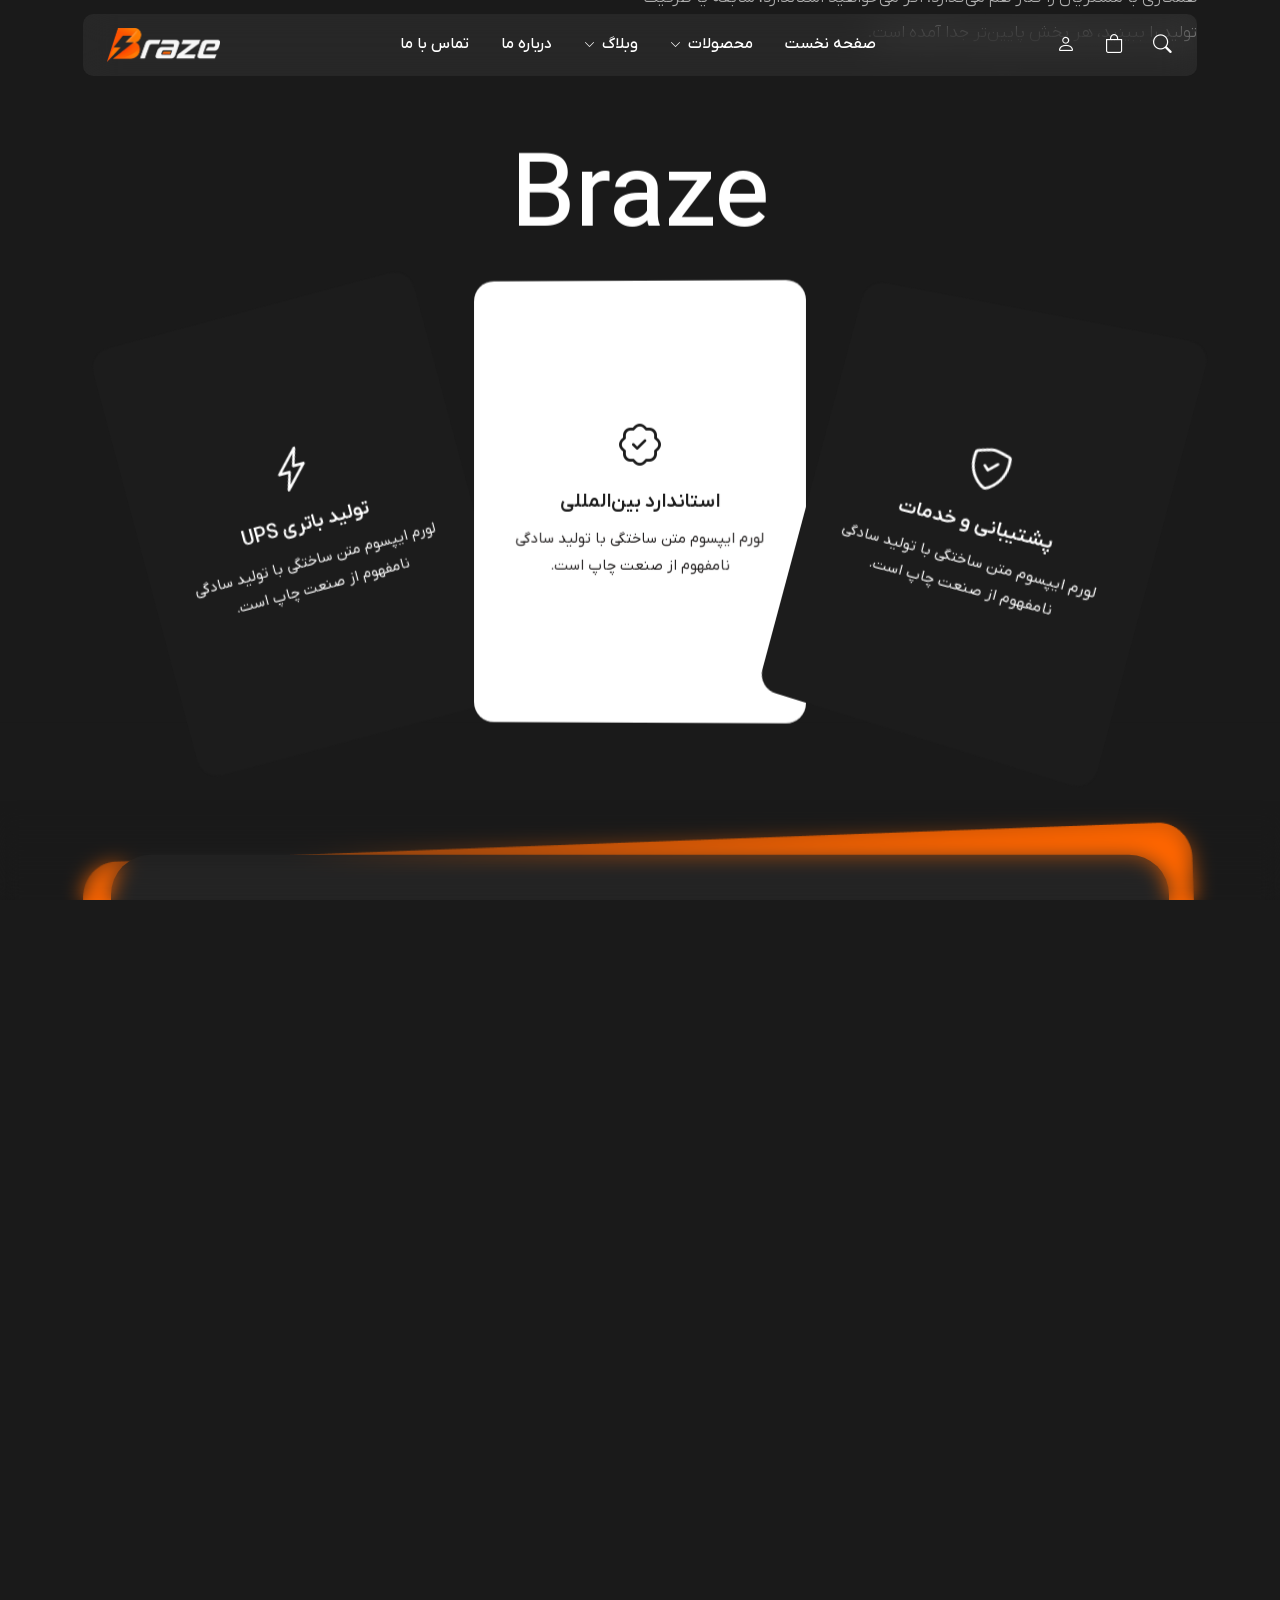
==== commit c3626749: "Open the mobile menu as an offcanvas and fix the about roadmap. Co-authored-by: ehsan7mn <ehsan7mn@u" ====
--- a/about.html
+++ b/about.html
@@ -89,13 +89,15 @@
 	<section class="contactHero">
 		<div class="container">
 			<h1 class="contactHero__title">درباره ما</h1>
+			<p class="contactHero__lead">بِرِیز باتری تولیدکننده باتری UPS است و این صفحه مسیر شرکت، گواهینامه‌ها و همکاری با مشتریان را کنار هم می‌گذارد. اگر می‌خواهید استاندارد، سابقه یا ظرفیت تولید را ببینید، هر بخش پایین‌تر جدا آمده است.</p>
 		</div>
 	</section>
 
 	<section class="aboutSticky">
 		<div class="aboutSticky__stage">
+			<div class="container">
 			<h2 class="aboutSticky__title">Braze</h2>
-			<div class="aboutCards container">
+			<div class="aboutCards">
 				<article class="aboutCard" id="about-card-1">
 					<div class="aboutCard__front">
 						<img src="img/slider1.jpg" alt="">
@@ -133,6 +135,7 @@
 					</div>
 				</article>
 			</div>
+			</div>
 		</div>
 	</section>
 
@@ -172,7 +175,7 @@
 			<div class="roadmapSec__bg" data-parallax style="background-image:url('img/roadmap-bg.webp')"></div>
 		</div>
 		<div class="container">
-			<h2 class="roadmapSec__title">مسیر پویان باطری تا امروز ...</h2>
+			<h2 class="roadmapSec__title revealWords">مسیر بِرِیز باتری</h2>
 			<div class="roadmapTrack">
 				<div class="roadmapItem">
 					<div class="roadmapItem__year ss02">1392</div>
--- a/css/style.css
+++ b/css/style.css
@@ -476,7 +476,172 @@
 	border-radius: var(--radius1);
 	transform-origin: right center;
 }
+.navToggle {
+	display: none;
+}
+[data-aos="fade"] {
+	opacity: 0;
+	transition-property: opacity;
+}
+[data-aos="fade"].aos-animate {
+	opacity: 1;
+}
 
+@media (max-width: 991.98px) {
+	.mainNav {
+		position: relative;
+		min-height: 64px;
+	}
+	.mainMenu {
+		display: none;
+	}
+	.navToggle {
+		order: 1;
+		display: inline-flex;
+		align-items: center;
+		justify-content: center;
+		width: 42px;
+		height: 42px;
+		padding: 0;
+		border: 0;
+		background: transparent;
+		color: #fff;
+		font-size: 1.75rem;
+		line-height: 1;
+		cursor: pointer;
+	}
+	.navLogo {
+		position: absolute;
+		top: 50%;
+		left: 50%;
+		z-index: 1;
+		order: 2;
+		padding: 0;
+		transform: translate(-50%, -50%);
+	}
+	.navLogo img {
+		height: 30px;
+	}
+	.navTools {
+		order: 3;
+		gap: 0;
+	}
+	.navIcon {
+		width: 32px;
+		height: 32px;
+	}
+}
+.navOff.offcanvas {
+	width: min(400px, 84vw);
+	background: #121212;
+	color: #fff;
+	border: 0;
+}
+.navOff.offcanvas.show {
+	visibility: visible;
+}
+.navOff__head {
+	padding: 22px 22px 16px;
+	border-bottom: 1px solid rgba(255, 255, 255, .14);
+}
+.navOff__head .navLogo {
+	position: static;
+	transform: none;
+	order: 0;
+}
+.navOff__close {
+	display: inline-flex;
+	align-items: center;
+	justify-content: center;
+	width: 42px;
+	height: 42px;
+	padding: 0;
+	border: 0;
+	background: transparent;
+	color: #ff3b30;
+	font-size: 1.35rem;
+	line-height: 1;
+	cursor: pointer;
+}
+.navOff__body {
+	position: relative;
+	overflow: hidden;
+	padding: 0;
+}
+.navOff__view {
+	position: relative;
+	height: 100%;
+	overflow: hidden;
+}
+.navOff__panel {
+	position: absolute;
+	inset: 0;
+	overflow-y: auto;
+	background: #121212;
+	transform: translate3d(100%, 0, 0);
+	transition: transform .45s cubic-bezier(.77, 0, .175, 1);
+}
+.navOff__panel.is-current {
+	transform: none;
+}
+.navOff__panel.is-out {
+	transform: translate3d(-100%, 0, 0);
+}
+.navOff__list {
+	margin: 0;
+	padding: 8px 22px 28px;
+	list-style: none;
+}
+.navOff__link,
+.navOff__next,
+.navOff__back {
+	display: flex;
+	align-items: center;
+	justify-content: space-between;
+	gap: 12px;
+	width: 100%;
+	margin: 0;
+	padding: 16px 2px;
+	border: 0;
+	border-bottom: 1px solid rgba(255, 255, 255, .16);
+	background: transparent;
+	color: #fff;
+	font: inherit;
+	font-size: 1rem;
+	font-weight: 500;
+	line-height: 1.6;
+	text-align: right;
+	text-decoration: none;
+	cursor: pointer;
+}
+.navOff__link:hover,
+.navOff__next:hover,
+.navOff__back:hover {
+	color: var(--primary);
+}
+.navOff__next .bi,
+.navOff__back .bi {
+	flex: none;
+	color: rgba(255, 255, 255, .8);
+	font-size: 1.05rem;
+}
+.navOff__back {
+	justify-content: flex-start;
+	color: rgba(255, 255, 255, .7);
+}
+.navCover {
+	position: fixed;
+	inset: 0;
+	z-index: 1040;
+	background: #000;
+	opacity: 0;
+	visibility: hidden;
+	transition: opacity .3s ease, visibility .3s ease;
+}
+.navCover.is-on {
+	opacity: .72;
+	visibility: visible;
+}
 /* end header */
 
 /* start hero slider */
@@ -603,19 +768,19 @@
 }
 .play-btn {
 	position: relative;
-	width: 50px;
-	height: 50px;
+	width: 100px;
+	height: 100px;
 	padding: 0;
-	border: 1px solid rgba(41, 45, 50, .18);
+	border: 2px solid rgba(255, 255, 255, .9);
 	border-radius: 50%;
-	background: rgba(255, 255, 255, .63);
-	color: #292d32;
-	font-size: 22px;
+	background: transparent;
+	color: #fff;
+	font-size: 46px;
 	line-height: 1;
 	display: inline-flex;
 	align-items: center;
 	justify-content: center;
-	box-shadow: 0 10px 25px #0c182612;
+	box-shadow: none;
 	flex: none;
 	pointer-events: auto;
 	cursor: pointer;
@@ -625,8 +790,8 @@
 	align-items: center;
 	justify-content: center;
 	line-height: 1;
-	font-size: 22px;
-	transform: translateX(1px);
+	font-size: 46px;
+	transform: translateX(2px);
 }
 .play-btn .bi::before {
 	vertical-align: 0;
@@ -637,8 +802,8 @@
 	position: absolute;
 	inset: 0;
 	border-radius: 50%;
-	border: 1px solid #292d32;
-	opacity: .35;
+	border: 2px solid rgba(255, 255, 255, .75);
+	opacity: .45;
 	animation: video-animation 2.5s linear infinite;
 	pointer-events: none;
 }
@@ -2479,32 +2644,39 @@
 }
 .aboutSticky {
 	margin-top: 100px;
+	margin-bottom: 100px;
 	padding: 0;
 	background: var(--bg);
 }
+.aboutPage .stats-section {
+	padding-top: 0;
+	padding-bottom: 100px;
+}
+.aboutPage .roadmapSec {
+	padding-top: 0;
+	padding-bottom: 0;
+}
 .aboutSticky__stage {
 	position: relative;
-	display: flex;
-	align-items: center;
-	justify-content: center;
-	min-height: 100vh;
+	display: block;
+	min-height: 0;
+	height: auto;
 	overflow: visible;
 	transform-style: preserve-3d;
 }
 .aboutSticky__title {
-	position: absolute;
-	top: 16%;
-	left: 50%;
+	position: relative;
+	top: auto;
+	left: auto;
 	z-index: 1;
-	margin: 0;
-	transform: translate(-50%, -50%);
-	color: #fff;
-	font-size: 8vw;
+	margin: 0 0 28px;
+	transform: none;
+	color: #fff;
+	font-size: clamp(3.2rem, 8vw, 7.5rem);
 	font-weight: 500;
 	line-height: 1;
 	text-align: center;
 	pointer-events: none;
-	will-change: transform, opacity;
 }
 .aboutCards {
 	position: relative;
@@ -2624,7 +2796,7 @@
 	position: relative;
 	padding: 100px 0 0;
 	overflow: hidden;
-	background: #000;
+	background: var(--bg);
 	color: #fff;
 }
 .roadmapSec__clip {
@@ -2639,18 +2811,10 @@
 	top: 0;
 	left: 0;
 	width: 100%;
-	height: 900px;
-	background-position: center 0%;
+	height: 1500px;
+	background-position: center center;
 	background-size: cover;
 	background-repeat: no-repeat;
-}
-.roadmapSec::after {
-	content: "";
-	position: absolute;
-	inset: 0;
-	z-index: 1;
-	background: rgba(0, 0, 0, .5);
-	pointer-events: none;
 }
 .roadmapSec .container {
 	position: relative;
@@ -2668,28 +2832,27 @@
 	position: relative;
 	display: flex;
 	direction: ltr;
-	padding-top: 8px;
 }
 .roadmapTrack::before {
 	content: "";
 	position: absolute;
-	top: 160px;
+	top: 148px;
 	right: 0;
 	left: 0;
 	height: 4px;
-	background: var(--secondary);
+	background: var(--primary);
 }
 .roadmapItem {
 	flex: 1;
 	display: grid;
-	grid-template-rows: 150px 20px 150px;
+	grid-template-rows: 120px 56px 120px;
 	align-items: stretch;
 	text-align: center;
 }
 .roadmapItem__year {
 	align-self: end;
-	padding-bottom: 10px;
-	color: var(--secondary);
+	padding: 0 6px 8px;
+	color: var(--primary);
 	font-size: 1.2rem;
 	font-weight: 700;
 	line-height: 1.4;
@@ -2697,7 +2860,7 @@
 .roadmapItem__text {
 	align-self: start;
 	margin: 0;
-	padding: 12px 8px 0;
+	padding: 14px 8px 0;
 	color: #fff;
 	font-size: .9rem;
 	font-weight: 400;
@@ -2705,7 +2868,7 @@
 }
 .roadmapItem__axis {
 	position: relative;
-	height: 20px;
+	height: 56px;
 }
 .roadmapItem__dot {
 	position: absolute;
@@ -2717,30 +2880,30 @@
 	margin: -10px 0 0 -10px;
 	border: 3px solid #fff;
 	border-radius: 50%;
-	background: var(--secondary);
+	background: var(--primary);
 }
 .roadmapItem__stem {
 	position: absolute;
-	top: 10px;
+	top: 28px;
 	left: 50%;
 	width: 4px;
-	height: 50px;
+	height: 18px;
 	margin-left: -2px;
-	background: var(--secondary);
+	background: var(--primary);
 }
 .roadmapItem:nth-child(even) .roadmapItem__year {
 	grid-row: 3;
 	align-self: start;
-	padding: 12px 0 0;
+	padding: 14px 6px 0;
 }
 .roadmapItem:nth-child(even) .roadmapItem__text {
 	grid-row: 1;
 	align-self: end;
-	padding: 0 8px 12px;
+	padding: 0 8px 8px;
 }
 .roadmapItem:nth-child(even) .roadmapItem__stem {
 	top: auto;
-	bottom: 10px;
+	bottom: 28px;
 }
 @media (max-width: 767px) {
 	.roadmapTrack {
@@ -2756,7 +2919,7 @@
 		margin-bottom: 22px;
 		padding: 0 18px 8px 0;
 		text-align: right;
-		border-right: 4px solid var(--secondary);
+		border-right: 4px solid var(--primary);
 	}
 	.roadmapItem__year,
 	.roadmapItem:nth-child(even) .roadmapItem__year {
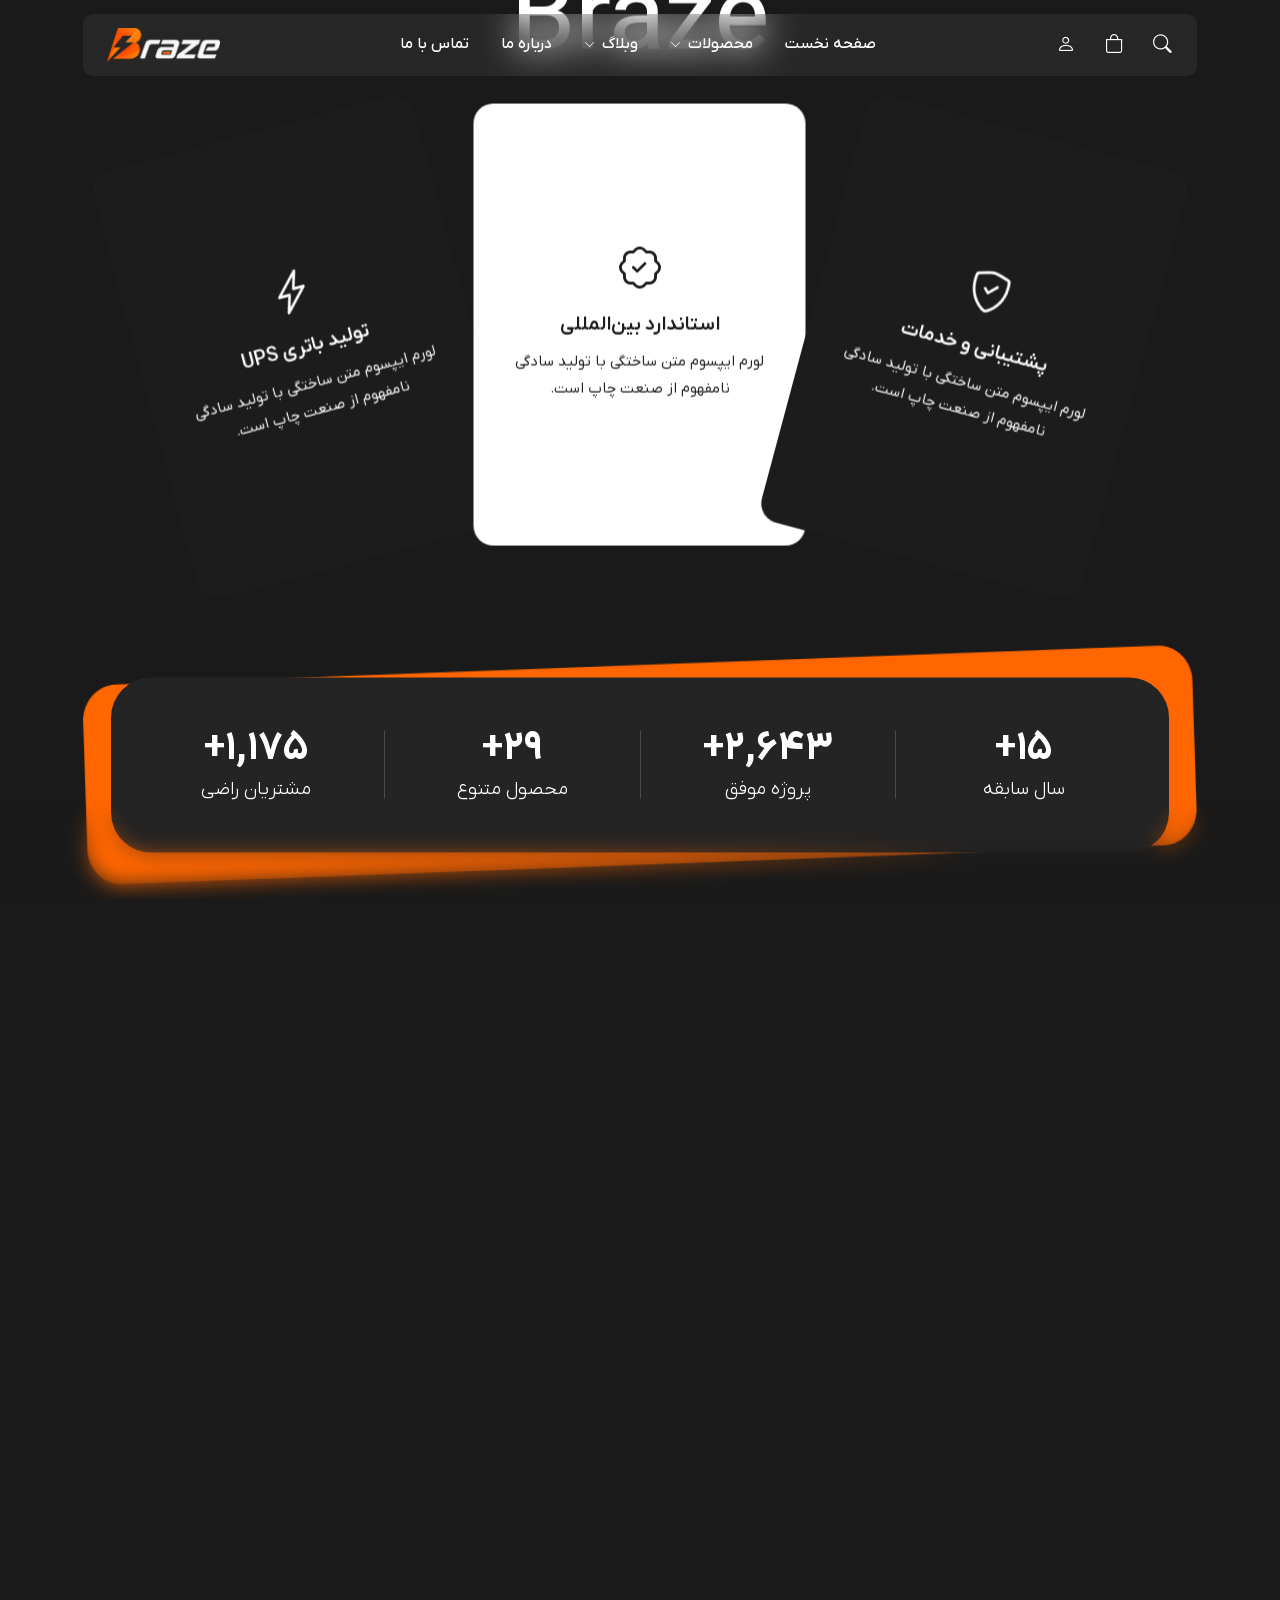
==== commit c185a9b2: "Add the product page and tighten mobile section layout. Co-authored-by: ehsan7mn <ehsan7mn@users.nor" ====
--- a/about.html
+++ b/about.html
@@ -35,6 +35,7 @@
 							<ul class="subMenu glass">
 								<li class="menu-item"><a href="#">یو پی اس خانگی</a></li>
 								<li class="menu-item"><a href="#">یو پی اس صنعتی</a></li>
+								<li class="menu-item"><a href="product.html">باتری ۱۲ ولت ۴۲ آمپر</a></li>
 							</ul>
 						</li>
 						<li class="menu-item"><a href="#">باتری شارژی</a></li>
--- a/css/style.css
+++ b/css/style.css
@@ -766,6 +766,9 @@
 	font-weight: 300;
 	line-height: 1.9;
 }
+.heroCaption .play-btn {
+	margin-left: 36px;
+}
 .play-btn {
 	position: relative;
 	width: 100px;
@@ -1118,10 +1121,9 @@
 	z-index: 1;
 	width: 100%;
 	height: 800px;
-	background-position: center 0%;
+	background-position: center center;
 	background-size: cover;
 	background-repeat: no-repeat;
-	will-change: background-position;
 }
 .consultSec > .blackCover {
 	inset: -3px;
@@ -2110,6 +2112,10 @@
 .post_single h5 { font-size: 1.1rem; }
 .post_single p {
 	margin: 0 0 1.2rem;
+	text-align: justify;
+}
+.post_single li {
+	text-align: justify;
 }
 .post_single ol,
 .post_single ul {
@@ -2175,6 +2181,7 @@
 	border-radius: 0 0 var(--radius1) var(--radius1);
 	font-size: .85rem;
 	color: rgba(255, 255, 255, .55);
+	text-align: center;
 }
 .post_single a.link {
 	cursor: pointer;
@@ -2292,7 +2299,7 @@
 	font-size: .95rem;
 }
 .shopConsult {
-	margin-bottom: 150px;
+	margin-bottom: 50px;
 }
 /* end shop */
 
@@ -2643,7 +2650,7 @@
 	padding-bottom: 0;
 }
 .aboutSticky {
-	margin-top: 100px;
+	margin-top: 50px;
 	margin-bottom: 100px;
 	padding: 0;
 	background: var(--bg);
@@ -2651,10 +2658,6 @@
 .aboutPage .stats-section {
 	padding-top: 0;
 	padding-bottom: 100px;
-}
-.aboutPage .roadmapSec {
-	padding-top: 0;
-	padding-bottom: 0;
 }
 .aboutSticky__stage {
 	position: relative;
@@ -2794,10 +2797,18 @@
 
 .roadmapSec {
 	position: relative;
-	padding: 100px 0 0;
+	padding: 50px 0;
 	overflow: hidden;
 	background: var(--bg);
 	color: #fff;
+}
+.roadmapSec::after {
+	content: "";
+	position: absolute;
+	inset: 0;
+	z-index: 1;
+	pointer-events: none;
+	background: rgba(0, 0, 0, .5);
 }
 .roadmapSec__clip {
 	position: absolute;
@@ -2813,7 +2824,6 @@
 	width: 100%;
 	height: 1500px;
 	background-position: center center;
-	background-size: cover;
 	background-repeat: no-repeat;
 }
 .roadmapSec .container {
@@ -2991,13 +3001,6 @@
 /* end about */
 
 /* start single post meta */
-.single_post p,
-.single_post li {
-	text-align: justify;
-}
-.single_post .wp-caption-text {
-	text-align: center;
-}
 .singleMeta,
 .singleShare,
 .singleTags {
@@ -3058,6 +3061,119 @@
 }
 /* end single post meta */
 
+/* start product page */
+.prodHead {
+	display: flex;
+	align-items: center;
+	justify-content: space-between;
+	gap: 18px;
+}
+.prodHead .contactHero__title {
+	flex: 1;
+	min-width: 0;
+}
+.prodViews {
+	display: inline-flex;
+	align-items: center;
+	gap: 6px;
+	flex: none;
+	color: rgba(255, 255, 255, .75);
+	font-size: 15px;
+	line-height: 1;
+}
+.prodViews .bi {
+	font-size: 15px;
+	line-height: 1;
+}
+.prodInfo {
+	margin-top: 50px;
+}
+.prodInfo__item span {
+	display: block;
+	margin-bottom: 8px;
+	color: rgba(255, 255, 255, .55);
+	font-size: .95rem;
+	font-weight: 400;
+}
+.prodInfo__item strong {
+	display: block;
+	color: #fff;
+	font-size: 1.2rem;
+	font-weight: 600;
+	line-height: 1.6;
+}
+.prodShotSec {
+	padding: 36px 0 10px;
+	background: var(--bg);
+}
+.prodShot {
+	position: relative;
+	height: 500px;
+}
+.prodShot__clip {
+	position: absolute;
+	inset: 0;
+	overflow: hidden;
+	border-radius: 30px;
+}
+.prodShot__bg {
+	position: absolute;
+	top: 0;
+	left: 0;
+	width: 100%;
+	height: 800px;
+	background-position: center center;
+	background-size: cover;
+	background-repeat: no-repeat;
+}
+.prodShot .play-btn {
+	position: absolute;
+	top: 50%;
+	left: 50%;
+	z-index: 2;
+	margin: 0;
+	transform: translate(-50%, -50%);
+}
+.prodGallery {
+	padding: 28px 0 10px;
+	background: var(--bg);
+}
+.prodGallery__row {
+	display: flex;
+	gap: 10px;
+}
+.prodGallery__item {
+	flex: 1;
+	min-width: 0;
+	transition: flex .7s ease;
+}
+.prodGallery__item:hover {
+	flex: 2.6;
+}
+.prodGallery__img {
+	height: 420px;
+	border-radius: 30px;
+	background-position: center center;
+	background-size: cover;
+	background-repeat: no-repeat;
+}
+.prodGallery__cap {
+	display: flex;
+	align-items: center;
+	justify-content: space-between;
+	gap: 10px;
+	margin-top: 12px;
+	padding: 0 8px;
+	color: rgba(255, 255, 255, .7);
+	font-size: 14px;
+}
+.prodGallery__cap strong {
+	color: #fff;
+	font-size: 15px;
+	font-weight: 600;
+}
+/* end product page */
+
 /* start colors table */
 .colorsPage {
 	padding: 140px 0 80px;
@@ -3104,3 +3220,132 @@
 }
 /* end colors table */
 
+@media (max-width: 991.98px) {
+	.heroCaption__row {
+		flex-direction: column;
+		align-items: center;
+		text-align: center;
+	}
+	.heroCaption__copy {
+		max-width: none;
+	}
+	.heroCaption .play-btn {
+		margin-top: 28px;
+		margin-left: 0;
+	}
+}
+
+@media (max-width: 768px) {
+	.heroSec {
+		height: 100vh;
+	}
+	.heroArrow {
+		display: none;
+	}
+	.productsHead {
+		margin-bottom: 40px;
+	}
+	.productItem {
+		margin-bottom: 40px;
+	}
+	.stats-card {
+		flex-direction: column;
+		justify-content: flex-start;
+		min-height: 0;
+		margin: 10px 12px;
+		padding: 22px 16px;
+		border-radius: 28px;
+	}
+	.stat {
+		padding: 6px 0;
+	}
+	.stat-line {
+		width: 42%;
+		height: 1px;
+		margin: 10px auto;
+	}
+	.consult-photo {
+		display: none;
+	}
+	.consult-bg {
+		-webkit-mask: none;
+		mask: none;
+		border-radius: var(--radius1);
+	}
+	.consult-card {
+		border-radius: var(--radius1);
+		padding: 28px 20px 36px;
+	}
+	.consult-copy h2 {
+		font-size: 18px;
+		white-space: nowrap;
+	}
+	.footerCopy {
+		flex-direction: column;
+		align-items: flex-start;
+		gap: 16px;
+	}
+	.footerBox {
+		padding-top: 40px;
+		padding-bottom: 40px;
+	}
+	.visionSec,
+	.stats-section,
+	.reviews-section,
+	.certSec {
+		padding-top: 75px;
+	}
+	.blogSec,
+	.productsSec,
+	.aboutPage .stats-section {
+		padding-bottom: 75px;
+	}
+	.consult-section,
+	.reviews-section + .consult-section {
+		padding-top: 75px;
+		padding-bottom: 75px;
+	}
+	.pageCrumbs,
+	.shopHero {
+		padding-top: 100px;
+	}
+	.shopHero__title,
+	.contactHero__title {
+		font-size: 1.55rem;
+	}
+	.shopHero__gallery {
+		display: none;
+	}
+	.shopHero__title {
+		margin-bottom: 0;
+	}
+	.blogPage {
+		margin-bottom: 0;
+		padding-bottom: 0;
+	}
+	.post_single h2 { font-size: 1.35rem; }
+	.post_single h3 { font-size: 1.15rem; }
+	.post_single h4 { font-size: 1.05rem; }
+	.post_single h5 { font-size: 1rem; }
+	.prodGallery__row {
+		flex-direction: column;
+	}
+	.prodGallery__item,
+	.prodGallery__item:hover {
+		flex: none;
+	}
+	.prodGallery__img {
+		height: 240px;
+	}
+	.prodShot {
+		height: 320px;
+	}
+	.prodShot__bg {
+		height: 560px;
+	}
+	.prodHead {
+		align-items: flex-start;
+	}
+}
+
+
